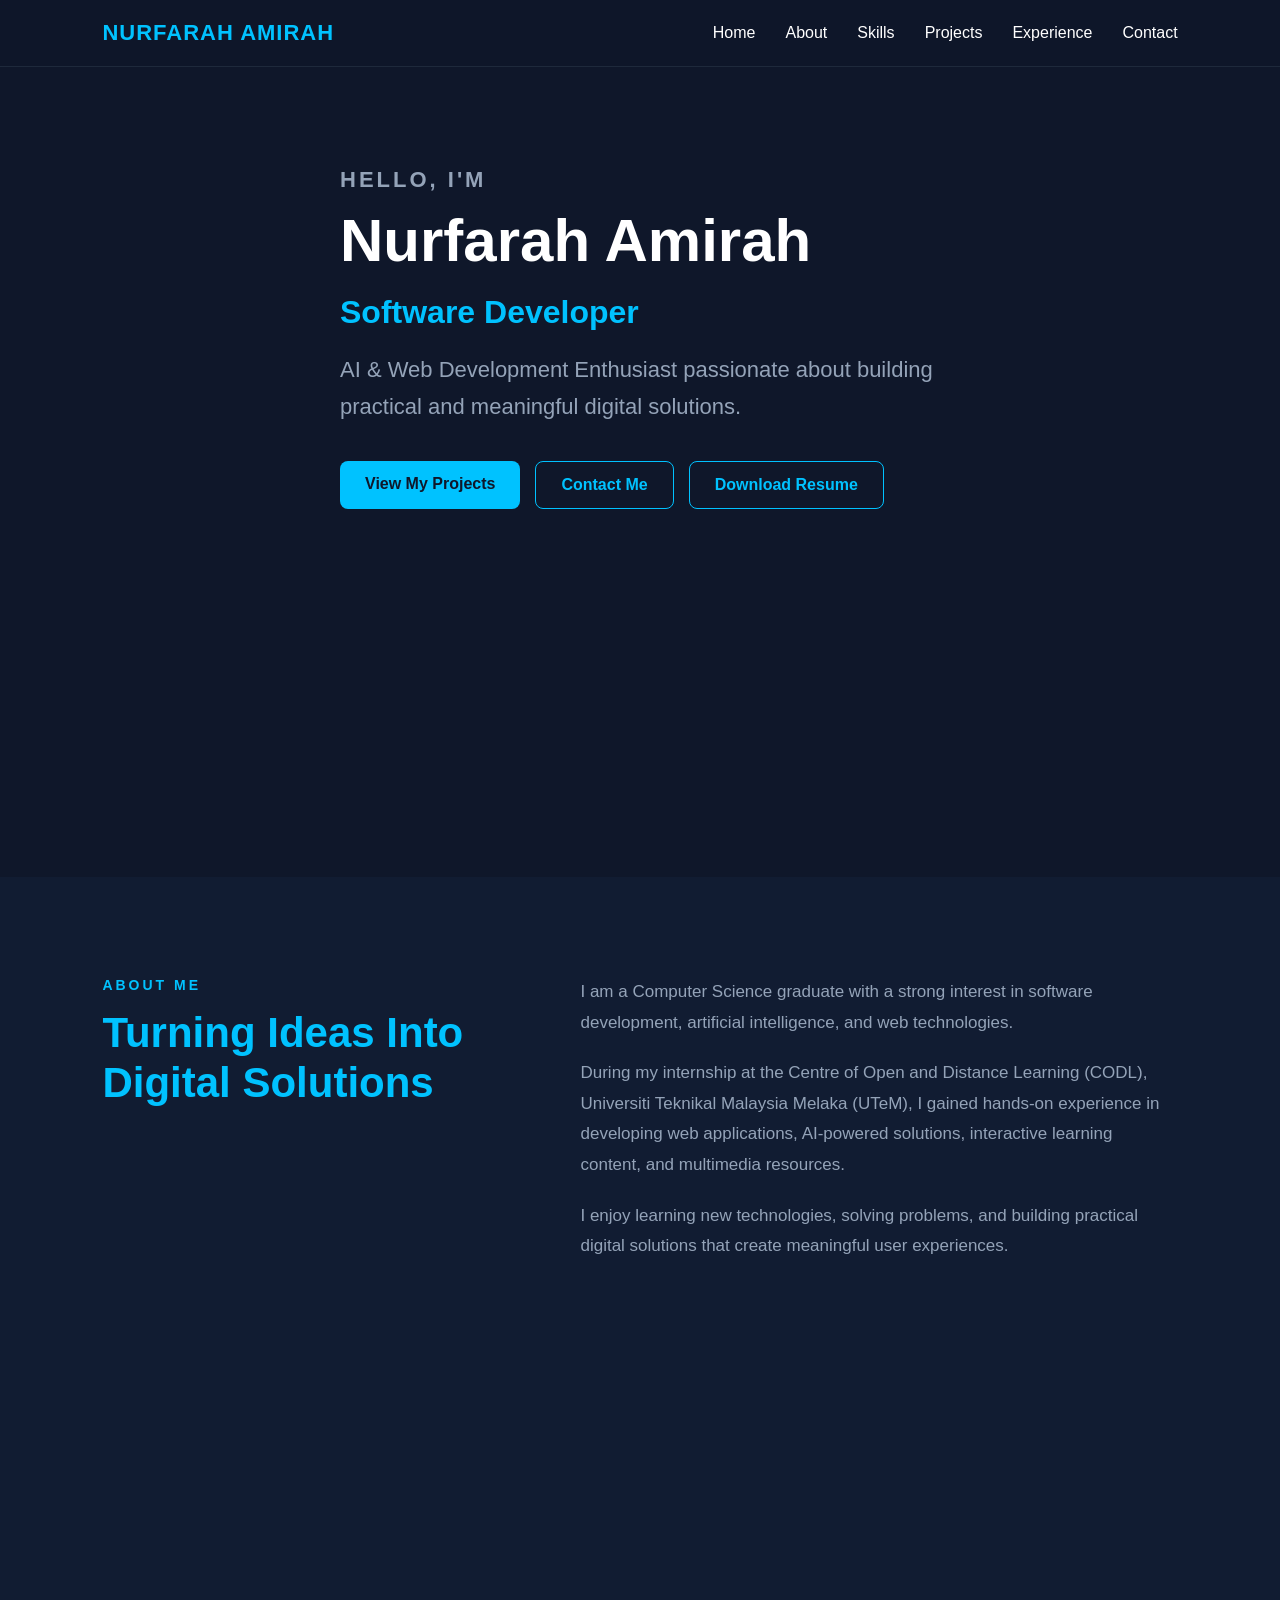
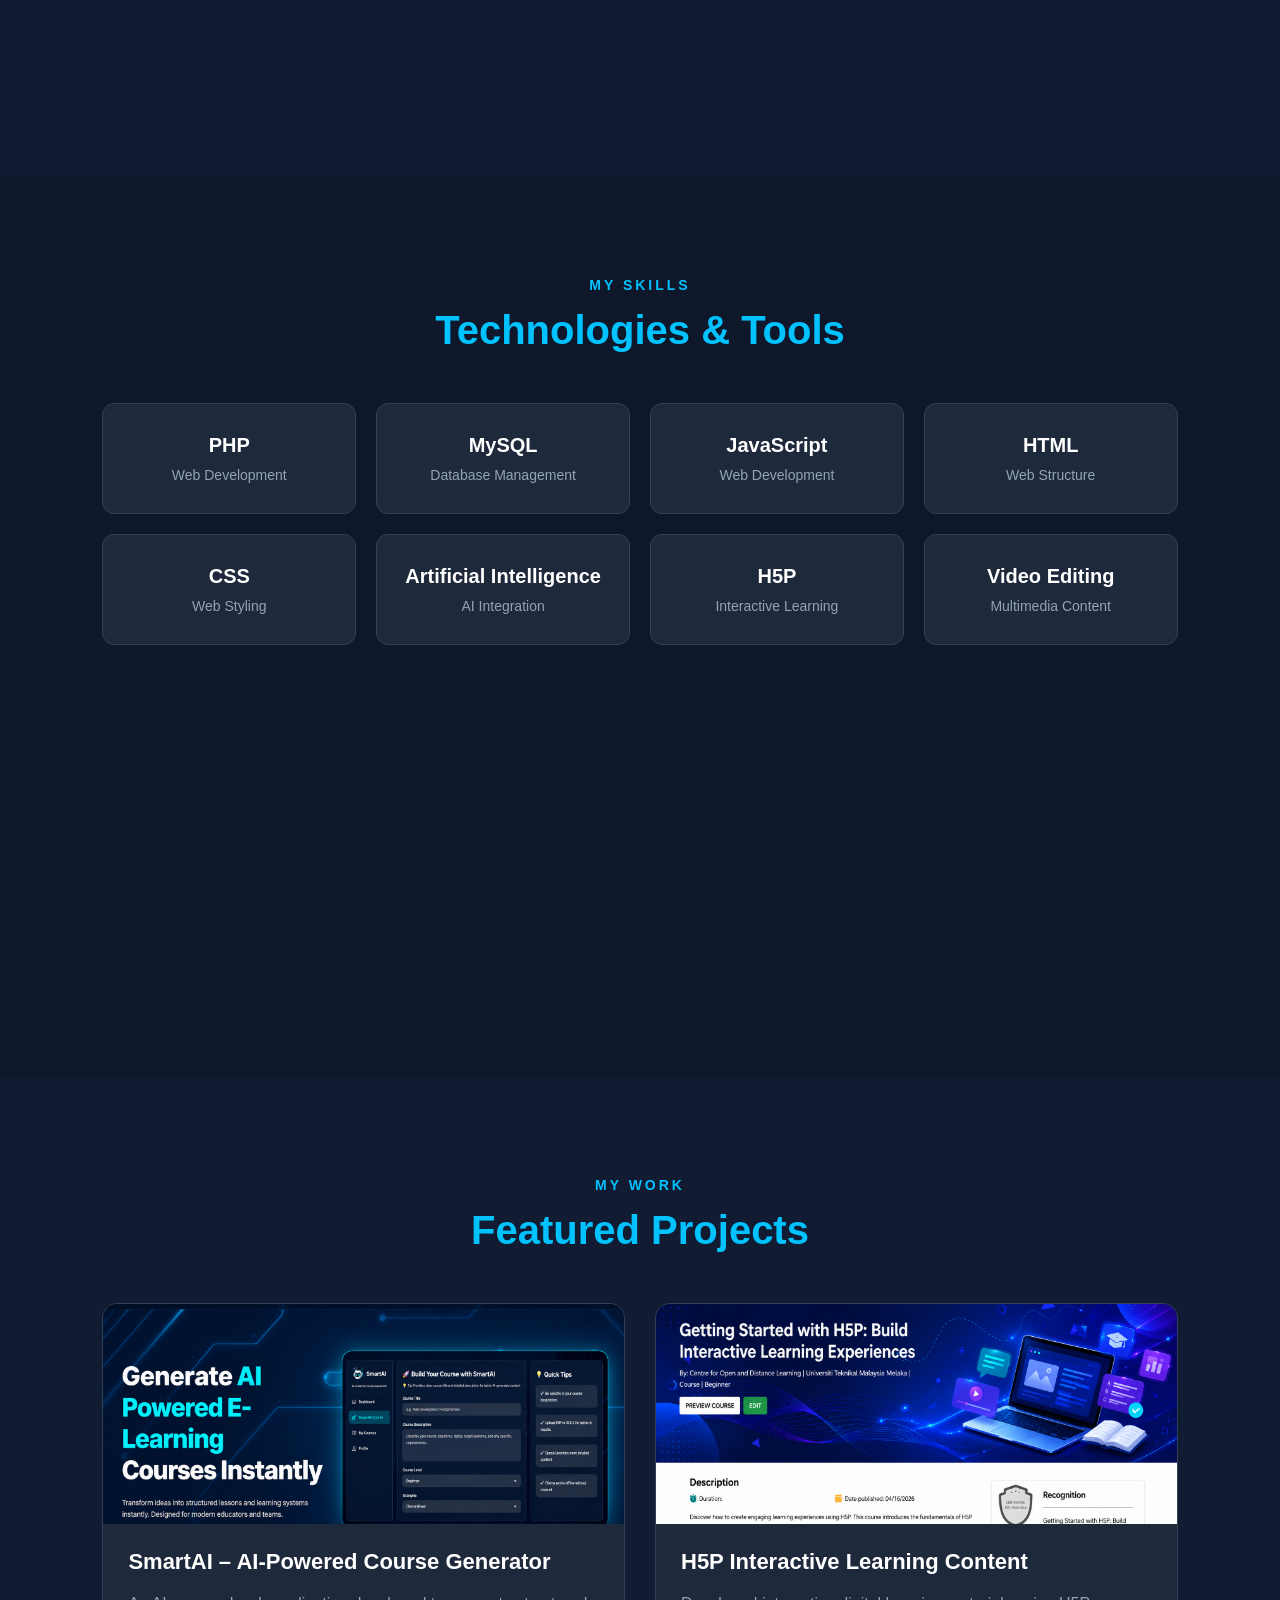
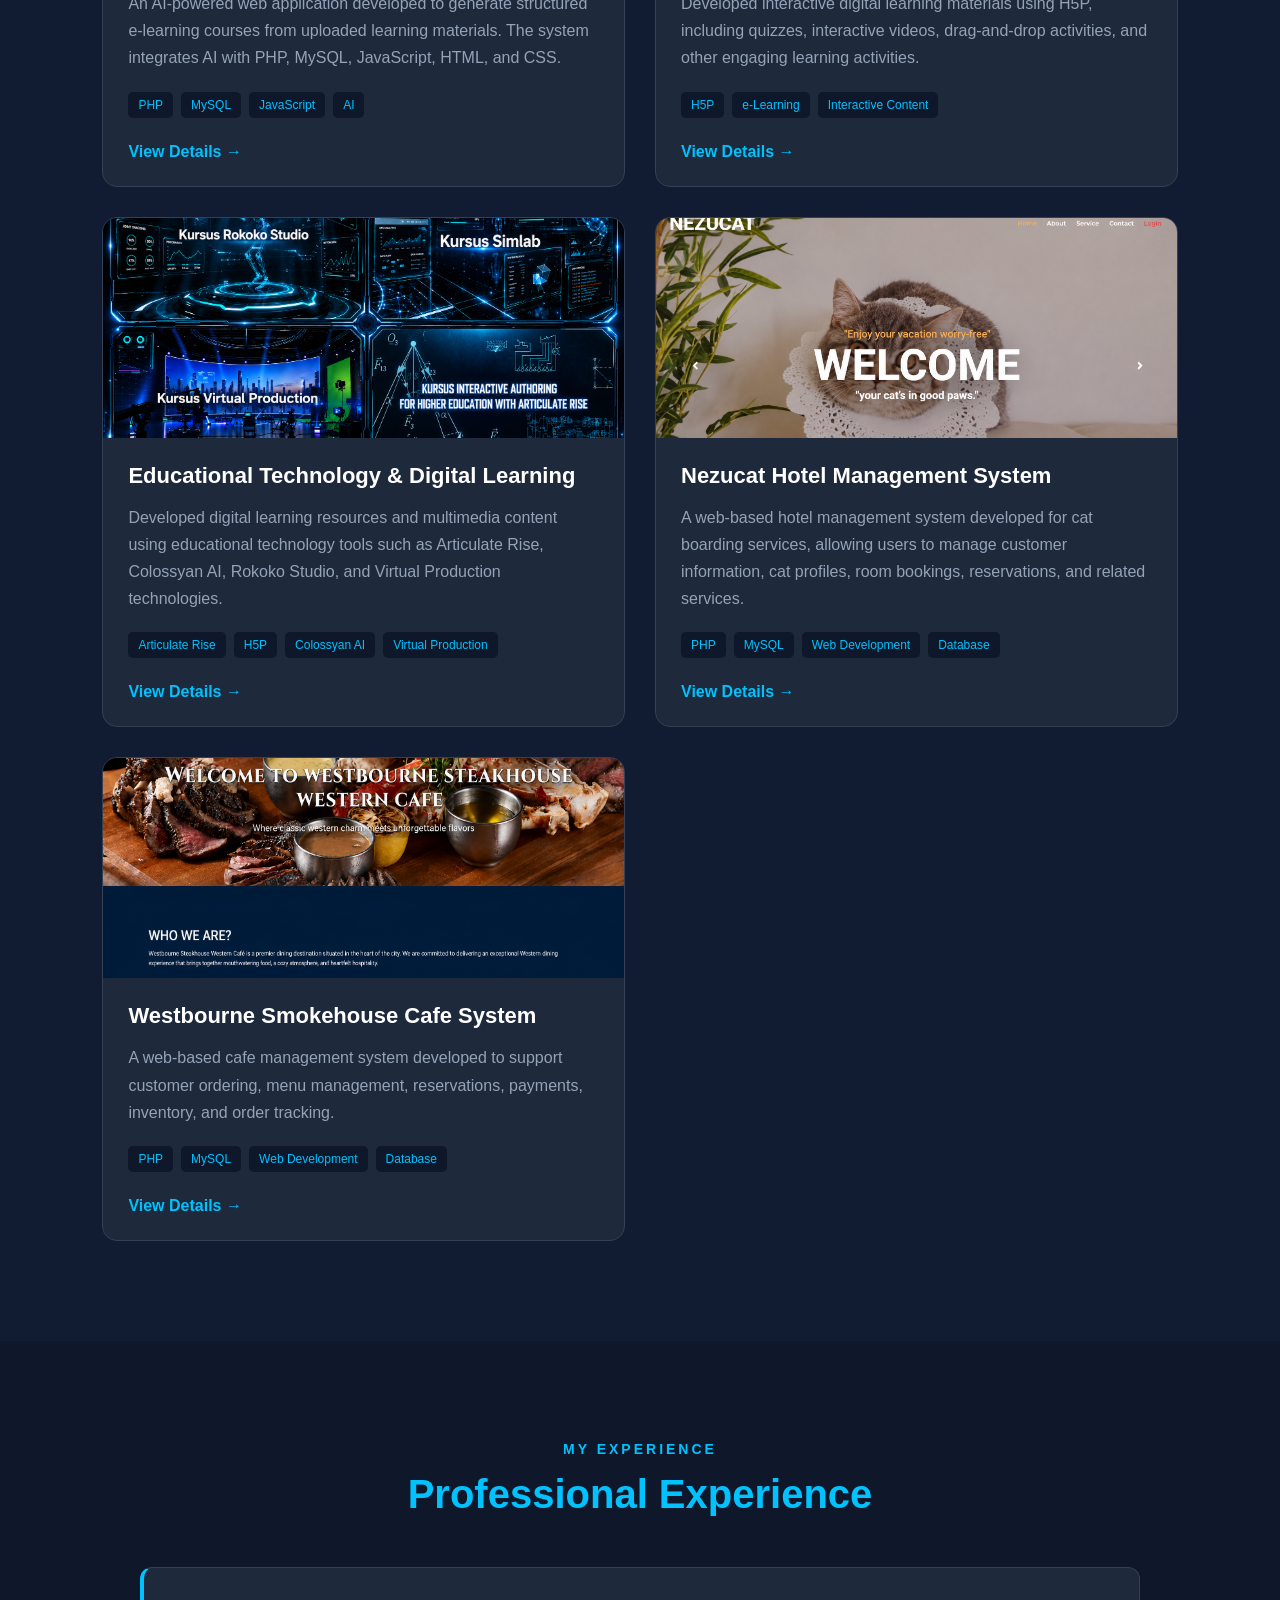
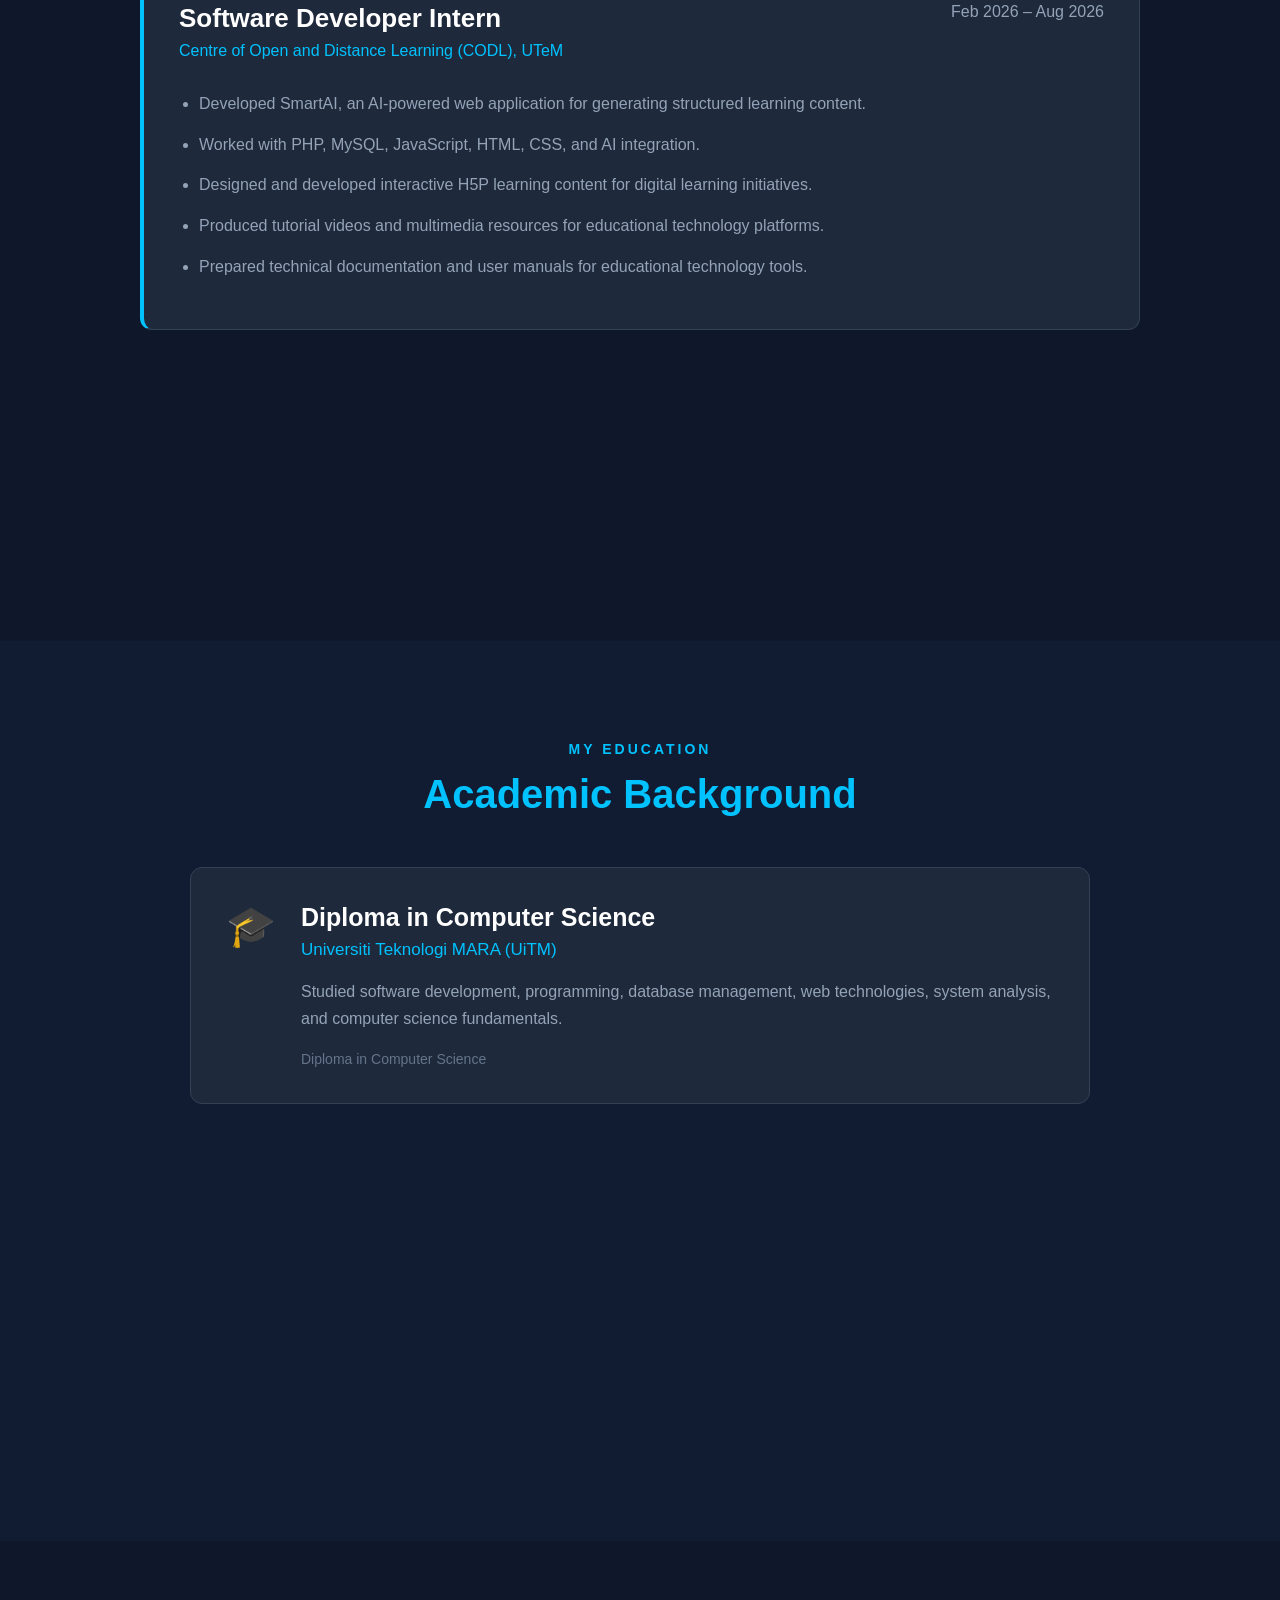
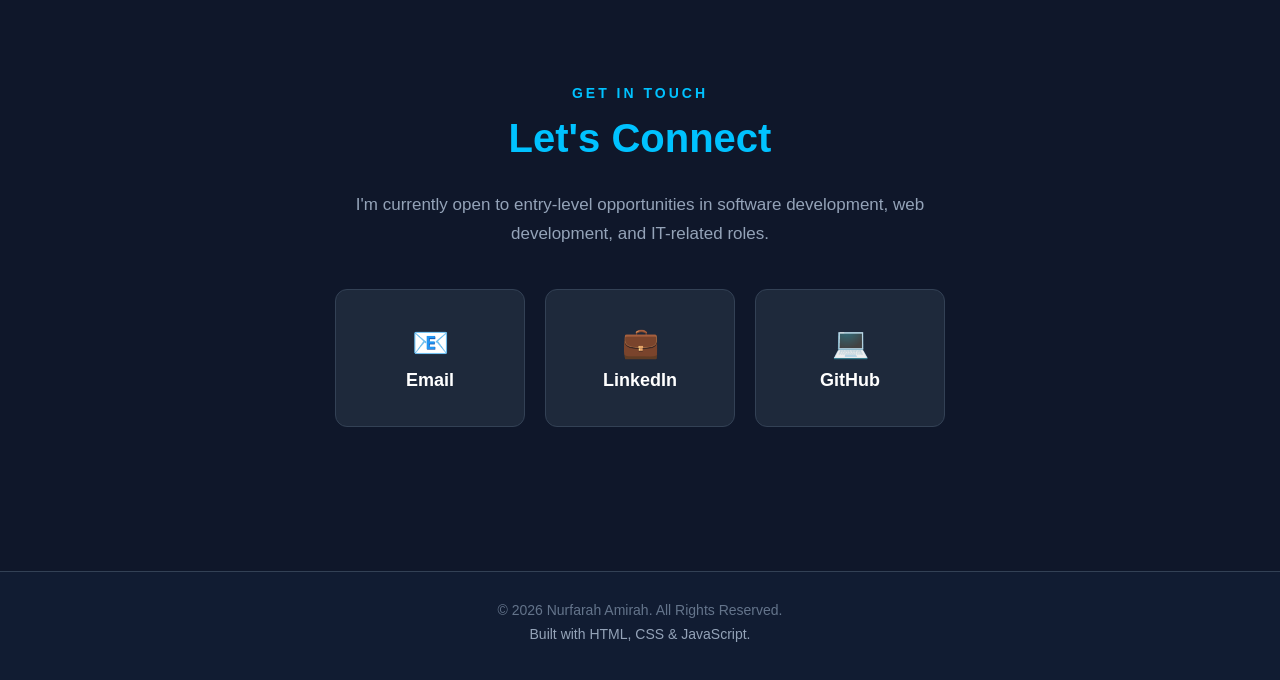
==== index.html @ c65a652d "Update contact links" ====
<!DOCTYPE html>
<html lang="en">
<head>
    <meta charset="UTF-8">
    <meta name="viewport" content="width=device-width, initial-scale=1.0">
    <title>Nurfarah Amirah | Portfolio</title>
    <link rel="stylesheet" href="style.css">
</head>

<body>

    <header>
    <nav>
        <div class="logo">NURFARAH AMIRAH</div>

        <ul class="nav-links">
            <li><a href="#home">Home</a></li>
            <li><a href="#about">About</a></li>
            <li><a href="#skills">Skills</a></li>
            <li><a href="#projects">Projects</a></li>
            <li><a href="#experience">Experience</a></li>
            <li><a href="#contact">Contact</a></li>
        </ul>
    </nav>
</header>

<main>
    <section id="home">
    <div class="hero-content">
        <p class="hero-greeting">HELLO, I'M</p>

        <h1>Nurfarah Amirah</h1>

        <h2>Software Developer</h2>

        <p class="hero-description">
            AI & Web Development Enthusiast passionate about building
            practical and meaningful digital solutions.
        </p>

        <div class="hero-buttons">
    <a href="#projects" class="btn primary-btn">
        View My Projects
    </a>

    <a href="#contact" class="btn secondary-btn">
        Contact Me
    </a>

    <a href="resume/resume.pdf" class="btn secondary-btn" download>
        Download Resume
    </a>
</div>
    </div>
	</section>

    <section id="about">
    <div class="about-content">

        <div class="about-title">
            <p class="section-label">ABOUT ME</p>
            <h2>Turning Ideas Into Digital Solutions</h2>
        </div>

        <div class="about-text">
            <p>
                I am a Computer Science graduate with a strong interest in
                software development, artificial intelligence, and web technologies.
            </p>

            <p>
                During my internship at the Centre of Open and Distance Learning
                (CODL), Universiti Teknikal Malaysia Melaka (UTeM), I gained
                hands-on experience in developing web applications, AI-powered
                solutions, interactive learning content, and multimedia resources.
            </p>

            <p>
                I enjoy learning new technologies, solving problems, and building
                practical digital solutions that create meaningful user experiences.
            </p>
        </div>

    </div>
	</section>

    <section id="skills">
    <div class="skills-content">

        <p class="section-label">MY SKILLS</p>
        <h2>Technologies & Tools</h2>

        <div class="skills-grid">

            <div class="skill-card">
                <h3>PHP</h3>
                <p>Web Development</p>
            </div>

            <div class="skill-card">
                <h3>MySQL</h3>
                <p>Database Management</p>
            </div>

            <div class="skill-card">
                <h3>JavaScript</h3>
                <p>Web Development</p>
            </div>

            <div class="skill-card">
                <h3>HTML</h3>
                <p>Web Structure</p>
            </div>

            <div class="skill-card">
                <h3>CSS</h3>
                <p>Web Styling</p>
            </div>

            <div class="skill-card">
                <h3>Artificial Intelligence</h3>
                <p>AI Integration</p>
            </div>

            <div class="skill-card">
                <h3>H5P</h3>
                <p>Interactive Learning</p>
            </div>

            <div class="skill-card">
                <h3>Video Editing</h3>
                <p>Multimedia Content</p>
            </div>

        </div>

    </div>
	</section>

    <section id="projects">
    <div class="projects-content">

        <p class="section-label">MY WORK</p>
        <h2>Featured Projects</h2>

        <div class="projects-grid">

            <div class="project-card">
                <div class="project-image">
					<img src="smartai.png" alt="SmartAI AI-Powered Course Generator">
				</div>

                <div class="project-info">
                    <h3>SmartAI – AI-Powered Course Generator</h3>

<p>
    An AI-powered web application developed to generate structured
    e-learning courses from uploaded learning materials. The system
    integrates AI with PHP, MySQL, JavaScript, HTML, and CSS.
</p>

<div class="project-tags">
    <span>PHP</span>
    <span>MySQL</span>
    <span>JavaScript</span>
    <span>AI</span>
</div>
<a href="smartai.html" class="project-btn">View Details →</a>
                </div>
            </div>


            <div class="project-card">
                <div class="project-image">
					<img src="h5p.png" alt="H5P Interactive Learning Content">
				</div>

                <div class="project-info">
                    <h3>H5P Interactive Learning Content</h3>

<p>
    Developed interactive digital learning materials using H5P,
    including quizzes, interactive videos, drag-and-drop activities,
    and other engaging learning activities.
</p>

<div class="project-tags">
    <span>H5P</span>
    <span>e-Learning</span>
    <span>Interactive Content</span>
</div>
<a href="h5p.html" class="project-btn">View Details →</a>
                </div>
            </div>


            <div class="project-card">
                <div class="project-image">
					<img src="educational-technology.png" alt="Educational Technology Project">
				</div>

                <div class="project-info">
                    <h3>Educational Technology & Digital Learning</h3>

<p>
    Developed digital learning resources and multimedia content using
    educational technology tools such as Articulate Rise, Colossyan AI,
    Rokoko Studio, and Virtual Production technologies.
</p>

<div class="project-tags">
    <span>Articulate Rise</span>
    <span>H5P</span>
    <span>Colossyan AI</span>
    <span>Virtual Production</span>
</div>
<a href="educational-technology.html" class="project-btn">View Details →</a>
                </div>
            </div>


            <div class="project-card">
                <div class="project-image">
					<img src="nezucat.png" alt="Nezucat Hotel Management System">
				</div>

                <div class="project-info">
                    <h3>Nezucat Hotel Management System</h3>

<p>
    A web-based hotel management system developed for cat boarding
    services, allowing users to manage customer information, cat
    profiles, room bookings, reservations, and related services.
</p>

<div class="project-tags">
    <span>PHP</span>
    <span>MySQL</span>
    <span>Web Development</span>
    <span>Database</span>
</div>
<a href="nezucat.html" class="project-btn">View Details →</a>
                </div>
            </div>


            <div class="project-card">
                <div class="project-image">
					<img src="westbourne.png" alt="Westbourne Smokehouse Cafe System">
				</div>

                <div class="project-info">
                    <h3>Westbourne Smokehouse Cafe System</h3>

<p>
    A web-based cafe management system developed to support customer
    ordering, menu management, reservations, payments, inventory,
    and order tracking.
</p>

<div class="project-tags">
    <span>PHP</span>
    <span>MySQL</span>
    <span>Web Development</span>
    <span>Database</span>
</div>
<a href="westbourne.html" class="project-btn">View Details →</a>
                </div>
            </div>

        </div>

    </div>
	</section>

    <section id="experience">
    <div class="experience-content">

        <p class="section-label">MY EXPERIENCE</p>
        <h2>Professional Experience</h2>

        <div class="experience-card">

            <div class="experience-header">
                <div>
                    <h3>Software Developer Intern</h3>
                    <p class="company">
                        Centre of Open and Distance Learning (CODL), UTeM
                    </p>
                </div>

                <span class="experience-date">
                    Feb 2026 – Aug 2026
                </span>
            </div>

            <ul class="experience-list">
                <li>
                    Developed SmartAI, an AI-powered web application for
                    generating structured learning content.
                </li>

                <li>
                    Worked with PHP, MySQL, JavaScript, HTML, CSS, and
                    AI integration.
                </li>

                <li>
                    Designed and developed interactive H5P learning content
                    for digital learning initiatives.
                </li>

                <li>
                    Produced tutorial videos and multimedia resources for
                    educational technology platforms.
                </li>

                <li>
                    Prepared technical documentation and user manuals for
                    educational technology tools.
                </li>
            </ul>

        </div>

    </div>
	</section>

	<section id="education">
    <div class="education-content">

        <p class="section-label">MY EDUCATION</p>
        <h2>Academic Background</h2>

        <div class="education-card">

            <div class="education-icon">
                🎓
            </div>

            <div class="education-info">
                <h3>Diploma in Computer Science</h3>

                <p class="institution">
                    Universiti Teknologi MARA (UiTM) 
                </p>

                <p class="education-description">
                    Studied software development, programming, database management,
                    web technologies, system analysis, and computer science fundamentals.
                </p>

                <span class="education-date">
                    Diploma in Computer Science
                </span>
            </div>

        </div>

    </div>
	</section>

    <section id="contact">
    <div class="contact-content">

        <p class="section-label">GET IN TOUCH</p>

        <h2>Let's Connect</h2>

        <p class="contact-description">
            I'm currently open to entry-level opportunities in software
            development, web development, and IT-related roles.
        </p>

        <div class="contact-links">

            <a href="mailto:nurfarah.amirah.tech@gmail.com" class="contact-card">
    <div class="contact-icon">📧</div>
    <h3>Email</h3>
</a>

            <a href="https://www.linkedin.com/in/nurfarah-amira" target="_blank" class="contact-card">
    <div class="contact-icon">💼</div>
    <h3>LinkedIn</h3>
</a>

            <a href="https://github.com/nurfarah-amira" target="_blank" class="contact-card">
    <div class="contact-icon">💻</div>
    <h3>GitHub</h3>
</a>

        </div>

    </div>
	</section>

</main>

<footer>
    <p>© 2026 Nurfarah Amirah. All Rights Reserved.</p>
    <p>Built with HTML, CSS & JavaScript.</p>
</footer>

	<script src="script.js"></script>
</body>
</html>
---- style.css ----
/* Basic Reset */
* {
    margin: 0;
    padding: 0;
    box-sizing: border-box;
}

/* Main Body */
body {
    font-family: Arial, sans-serif;
    background-color: #0F172A;
    color: #FFFFFF;
}

/* Navigation */
header {
    background-color: rgba(15, 23, 42, 0.95);
    padding: 20px 8%;
    position: sticky;
    top: 0;
    z-index: 1000;
    backdrop-filter: blur(10px);
    border-bottom: 1px solid #1E293B;
}

nav {
    display: flex;
    justify-content: space-between;
    align-items: center;
}

.logo {
    font-size: 22px;
    font-weight: bold;
    color: #00C2FF;
    letter-spacing: 1px;
}

.nav-links {
    display: flex;
    list-style: none;
    gap: 30px;
}

.nav-links a {
    text-decoration: none;
    color: #FFFFFF;
    font-size: 16px;
}

.nav-links a:hover {
    color: #00C2FF;
}

/* Sections */
section {
    min-height: 100vh;
    padding: 100px 8%;
}

/* Home */
#home {
    display: flex;
    flex-direction: column;
    justify-content: center;
}

#home h1 {
    font-size: 60px;
    margin-bottom: 20px;
}

#home p {
    font-size: 22px;
    color: #94A3B8;
}

/* Section Titles */
section h2 {
    font-size: 40px;
    margin-bottom: 30px;
    color: #00C2FF;
}

/* Hero Section */
#home {
    min-height: 90vh;
    display: flex;
    align-items: center;
    justify-content: flex-start;
}

.hero-content {
    max-width: 750px;
}

.hero-greeting {
    color: #00C2FF;
    font-size: 18px;
    font-weight: bold;
    letter-spacing: 3px;
    margin-bottom: 15px;
}

.hero-content h1 {
    font-size: 70px;
    line-height: 1.1;
    margin-bottom: 10px;
}

.hero-content h2 {
    font-size: 32px;
    color: #00C2FF;
    margin-bottom: 20px;
}

.hero-description {
    color: #94A3B8;
    font-size: 18px;
    line-height: 1.7;
    max-width: 600px;
    margin-bottom: 35px;
}

/* Buttons */
.hero-buttons {
    display: flex;
    gap: 15px;
}

.btn {
    display: inline-block;
    padding: 14px 25px;
    border-radius: 8px;
    text-decoration: none;
    font-weight: bold;
    transition: 0.3s;
}

.primary-btn {
    background-color: #00C2FF;
    color: #0F172A;
}

.primary-btn:hover {
    transform: translateY(-3px);
}

.secondary-btn {
    border: 1px solid #00C2FF;
    color: #00C2FF;
}

.secondary-btn:hover {
    background-color: #00C2FF;
    color: #0F172A;
}

/* About Section */
#about {
    background-color: #111C32;
}

.about-content {
    display: grid;
    grid-template-columns: 1fr 1.5fr;
    gap: 80px;
    align-items: start;
}

.section-label {
    color: #00C2FF;
    font-size: 14px;
    font-weight: bold;
    letter-spacing: 3px;
    margin-bottom: 15px;
}

.about-title h2 {
    font-size: 42px;
    line-height: 1.2;
}

.about-text {
    color: #94A3B8;
    font-size: 17px;
    line-height: 1.8;
}

.about-text p {
    margin-bottom: 20px;
}

/* Skills Section */
#skills {
    background-color: #0F172A;
}

.skills-content {
    text-align: center;
}

.skills-content h2 {
    margin-bottom: 50px;
}

.skills-grid {
    display: grid;
    grid-template-columns: repeat(4, 1fr);
    gap: 20px;
}

.skill-card {
    background-color: #1E293B;
    padding: 30px 20px;
    border: 1px solid #334155;
    border-radius: 12px;
    transition: 0.3s;
}

.skill-card h3 {
    font-size: 20px;
    margin-bottom: 10px;
}

.skill-card p {
    color: #94A3B8;
    font-size: 14px;
}

.skill-card:hover {
    transform: translateY(-8px);
    border-color: #00C2FF;
}

/* Projects Section */
#projects {
    background-color: #111C32;
}

.projects-content {
    text-align: center;
}

.projects-content h2 {
    margin-bottom: 50px;
}

.projects-grid {
    display: grid;
    grid-template-columns: repeat(2, 1fr);
    gap: 30px;
    text-align: left;
}

.project-card {
    background-color: #1E293B;
    border: 1px solid #334155;
    border-radius: 15px;
    overflow: hidden;
    transition: 0.3s;
}

.project-card:hover {
    transform: translateY(-8px);
    border-color: #00C2FF;
}

.project-image {
    height: 220px;
    background-color: #0F172A;
    overflow: hidden;
}

.project-image img {
    width: 100%;
    height: 100%;
    object-fit: cover;
    display: block;
}

.project-image span {
    color: #00C2FF;
    font-size: 28px;
    font-weight: bold;
    letter-spacing: 3px;
}

.project-info {
    padding: 25px;
}

.project-info h3 {
    font-size: 22px;
    margin-bottom: 15px;
}

.project-info p {
    color: #94A3B8;
    line-height: 1.7;
    margin-bottom: 20px;
}

.project-tags {
    display: flex;
    flex-wrap: wrap;
    gap: 8px;
}

.project-tags span {
    background-color: #0F172A;
    color: #00C2FF;
    padding: 6px 10px;
    border-radius: 5px;
    font-size: 12px;
}

/* Experience Section */
#experience {
    background-color: #0F172A;
}

.experience-content {
    max-width: 1000px;
    margin: auto;
}

.experience-content > .section-label,
.experience-content > h2 {
    text-align: center;
}

.experience-content h2 {
    margin-bottom: 50px;
}

.experience-card {
    background-color: #1E293B;
    border: 1px solid #334155;
    border-left: 4px solid #00C2FF;
    border-radius: 12px;
    padding: 35px;
}

.experience-header {
    display: flex;
    justify-content: space-between;
    gap: 30px;
    margin-bottom: 30px;
}

.experience-header h3 {
    font-size: 26px;
    margin-bottom: 8px;
}

.company {
    color: #00C2FF;
    font-size: 16px;
}

.experience-date {
    color: #94A3B8;
    white-space: nowrap;
}

.experience-list {
    padding-left: 20px;
}

.experience-list li {
    color: #94A3B8;
    line-height: 1.8;
    margin-bottom: 12px;
}

/* Education Section */
#education {
    background-color: #111C32;
}

.education-content {
    max-width: 900px;
    margin: auto;
}

.education-content > .section-label,
.education-content > h2 {
    text-align: center;
}

.education-content h2 {
    margin-bottom: 50px;
}

.education-card {
    display: flex;
    align-items: flex-start;
    gap: 25px;
    background-color: #1E293B;
    border: 1px solid #334155;
    border-radius: 12px;
    padding: 35px;
}

.education-icon {
    font-size: 40px;
}

.education-info h3 {
    font-size: 25px;
    margin-bottom: 8px;
}

.institution {
    color: #00C2FF;
    font-size: 17px;
    margin-bottom: 18px;
}

.education-description {
    color: #94A3B8;
    line-height: 1.7;
    margin-bottom: 18px;
}

.education-date {
    color: #64748B;
    font-size: 14px;
}

/* Contact Section */
#contact {
    background-color: #0F172A;
    min-height: 70vh;
    display: flex;
    align-items: center;
}

.contact-content {
    width: 100%;
    text-align: center;
}

.contact-description {
    max-width: 600px;
    margin: 0 auto 40px;
    color: #94A3B8;
    line-height: 1.7;
    font-size: 17px;
}

.contact-links {
    display: flex;
    justify-content: center;
    gap: 20px;
    flex-wrap: wrap;
}

.contact-item {
    width: 150px;
    padding: 25px;
    background-color: #1E293B;
    border: 1px solid #334155;
    border-radius: 12px;
    text-decoration: none;
    color: #FFFFFF;
    transition: 0.3s;
}

.contact-item span {
    font-size: 30px;
    display: block;
    margin-bottom: 10px;
}

.contact-item p {
    font-weight: bold;
}

.contact-item:hover {
    transform: translateY(-8px);
    border-color: #00C2FF;
}

.contact-card {
    width: 190px;
    padding: 35px 25px;
    background-color: #1E293B;
    border: 1px solid #334155;
    border-radius: 12px;
    text-decoration: none;
    color: #FFFFFF;
    transition: transform 0.3s ease, border-color 0.3s ease,
                box-shadow 0.3s ease;
}

.contact-card:hover {
    transform: translateY(-8px);
    border-color: #00C2FF;
    box-shadow: 0 10px 30px rgba(0, 194, 255, 0.12);
}

.contact-card .contact-icon {
    font-size: 30px;
    display: block;
    margin-bottom: 10px;
}

.contact-card h3 {
    font-size: 18px;
    font-weight: bold;
}

/* Footer */
footer {
    background-color: #111C32;
    text-align: center;
    padding: 30px 20px;
    border-top: 1px solid #334155;
}

footer p {
    color: #64748B;
    font-size: 14px;
    margin-bottom: 8px;
}

footer p:last-child {
    color: #94A3B8;
}

/* Responsive Design */
@media (max-width: 768px) {

    /* Navigation */
    header {
        padding: 20px 5%;
    }

    nav {
        flex-direction: column;
        gap: 20px;
    }

    .nav-links {
        gap: 15px;
        flex-wrap: wrap;
        justify-content: center;
    }

    .nav-links a {
        font-size: 14px;
    }

    /* Sections */
    section {
        padding: 80px 5%;
    }

    /* Hero */
    #home {
        min-height: 80vh;
    }

    .hero-content h1 {
        font-size: 45px;
    }

    .hero-content h2 {
        font-size: 25px;
    }

    .hero-description {
        font-size: 16px;
    }

    .hero-buttons {
        flex-direction: column;
        width: 100%;
    }

    .btn {
        text-align: center;
    }

    /* About */
    .about-content {
        grid-template-columns: 1fr;
        gap: 30px;
    }

    .about-title h2 {
        font-size: 35px;
    }

    /* Skills */
    .skills-grid {
        grid-template-columns: repeat(2, 1fr);
        gap: 15px;
    }

    .skill-card {
        padding: 25px 15px;
    }

    /* Projects */
    .projects-grid {
        grid-template-columns: 1fr;
    }

    /* Experience */
    .experience-header {
        flex-direction: column;
        gap: 10px;
    }

    .experience-date {
        white-space: normal;
    }

    .experience-card {
        padding: 25px;
    }

    /* Education */
    .education-card {
        flex-direction: column;
        padding: 25px;
    }

    /* Contact */
    .contact-links {
        flex-direction: column;
        align-items: center;
    }

    .contact-card {
    width: 100%;
    max-width: 300px;
}
}

/* Project Button */
.project-btn {
    display: inline-block;
    margin-top: 25px;
    color: #00C2FF;
    text-decoration: none;
    font-weight: bold;
    transition: 0.3s;
}

.project-btn:hover {
    color: #FFFFFF;
    transform: translateX(5px);
}

/* Project Details Page */

.project-detail {
    max-width: 1100px;
    margin: auto;
    padding: 120px 20px 80px;
}

.project-detail h1 {
    font-size: 48px;
    margin: 15px 0;
}

.project-detail-intro {
    color: #94A3B8;
    font-size: 18px;
    line-height: 1.7;
    margin-bottom: 40px;
}

.project-detail-image {
    width: 100%;
    max-height: 600px;
    object-fit: cover;
    border-radius: 15px;
    border: 1px solid #334155;
    display: block;
}

.project-detail-content {
    display: grid;
    gap: 40px;
    margin-top: 60px;
}

.project-detail-content h2 {
    color: #00C2FF;
    margin-bottom: 15px;
}

.project-detail-content p,
.project-detail-content li {
    color: #94A3B8;
    line-height: 1.8;
}

.project-detail-content ul {
    padding-left: 20px;
}

.back-btn {
    display: inline-block;
    margin-top: 50px;
    padding: 12px 24px;
    border: 1px solid #00C2FF;
    border-radius: 8px;
    color: #00C2FF;
    text-decoration: none;
    transition: 0.3s;
}

.back-btn:hover {
    background-color: #00C2FF;
    color: #0F172A;
}

/* Mobile Improvements */

@media (max-width: 480px) {

    header {
        padding: 18px 5%;
    }

    .logo {
        font-size: 18px;
    }

    .nav-links {
        gap: 10px;
    }

    .nav-links a {
        font-size: 12px;
    }

    section {
        padding: 70px 5%;
    }

    /* Hero */
    .hero-content h1 {
        font-size: 38px;
    }

    .hero-content h2 {
        font-size: 22px;
    }

    .hero-greeting {
        font-size: 14px;
    }

    /* Section Titles */
    section h2 {
        font-size: 32px;
    }

    /* Skills */
    .skills-grid {
        grid-template-columns: 1fr;
    }

    .skill-card {
        padding: 22px;
    }

    /* Projects */
    .project-image {
        height: 190px;
    }

    .project-info {
        padding: 20px;
    }

    .project-info h3 {
        font-size: 20px;
    }

    /* Experience */
    .experience-card {
        padding: 20px;
    }

    .experience-header h3 {
        font-size: 22px;
    }

    /* Project Details */
    .project-detail {
        padding: 90px 5% 60px;
    }

    .project-detail h1 {
        font-size: 34px;
    }

    .project-detail-intro {
        font-size: 16px;
    }

    .project-detail-image {
        max-height: 350px;
    }

    /* Contact */
    .contact-item {
        max-width: 100%;
    }
}

/* ============================= */
/* Animation & Hover Effects */
/* ============================= */

html {
    scroll-behavior: smooth;
}

/* Fade In */
.hero-content,
.about-content,
.skills-content,
.projects-content,
.experience-content,
.education-content,
.contact-content {
    animation: fadeIn 1s ease-in-out;
}

@keyframes fadeIn {
    from {
        opacity: 0;
        transform: translateY(20px);
    }

    to {
        opacity: 1;
        transform: translateY(0);
    }
}

/* Navigation Hover */
.nav-links a {
    transition: 0.3s ease;
}

.nav-links a:hover {
    transform: translateY(-2px);
}

/* Skill Cards */
.skill-card {
    transition: transform 0.3s ease, border-color 0.3s ease,
                box-shadow 0.3s ease;
}

.skill-card:hover {
    transform: translateY(-8px);
    border-color: #00C2FF;
    box-shadow: 0 10px 30px rgba(0, 194, 255, 0.12);
}

/* Project Cards */
.project-card {
    transition: transform 0.3s ease, border-color 0.3s ease,
                box-shadow 0.3s ease;
}

.project-card:hover {
    transform: translateY(-8px);
    border-color: #00C2FF;
    box-shadow: 0 10px 30px rgba(0, 194, 255, 0.12);
}

/* Project Images */
.project-image img {
    transition: transform 0.5s ease;
}

.project-card:hover .project-image img {
    transform: scale(1.04);
}

/* Buttons */
.btn,
.project-btn,
.back-btn {
    transition: all 0.3s ease;
}

.btn:hover,
.project-btn:hover,
.back-btn:hover {
    transform: translateY(-3px);
}
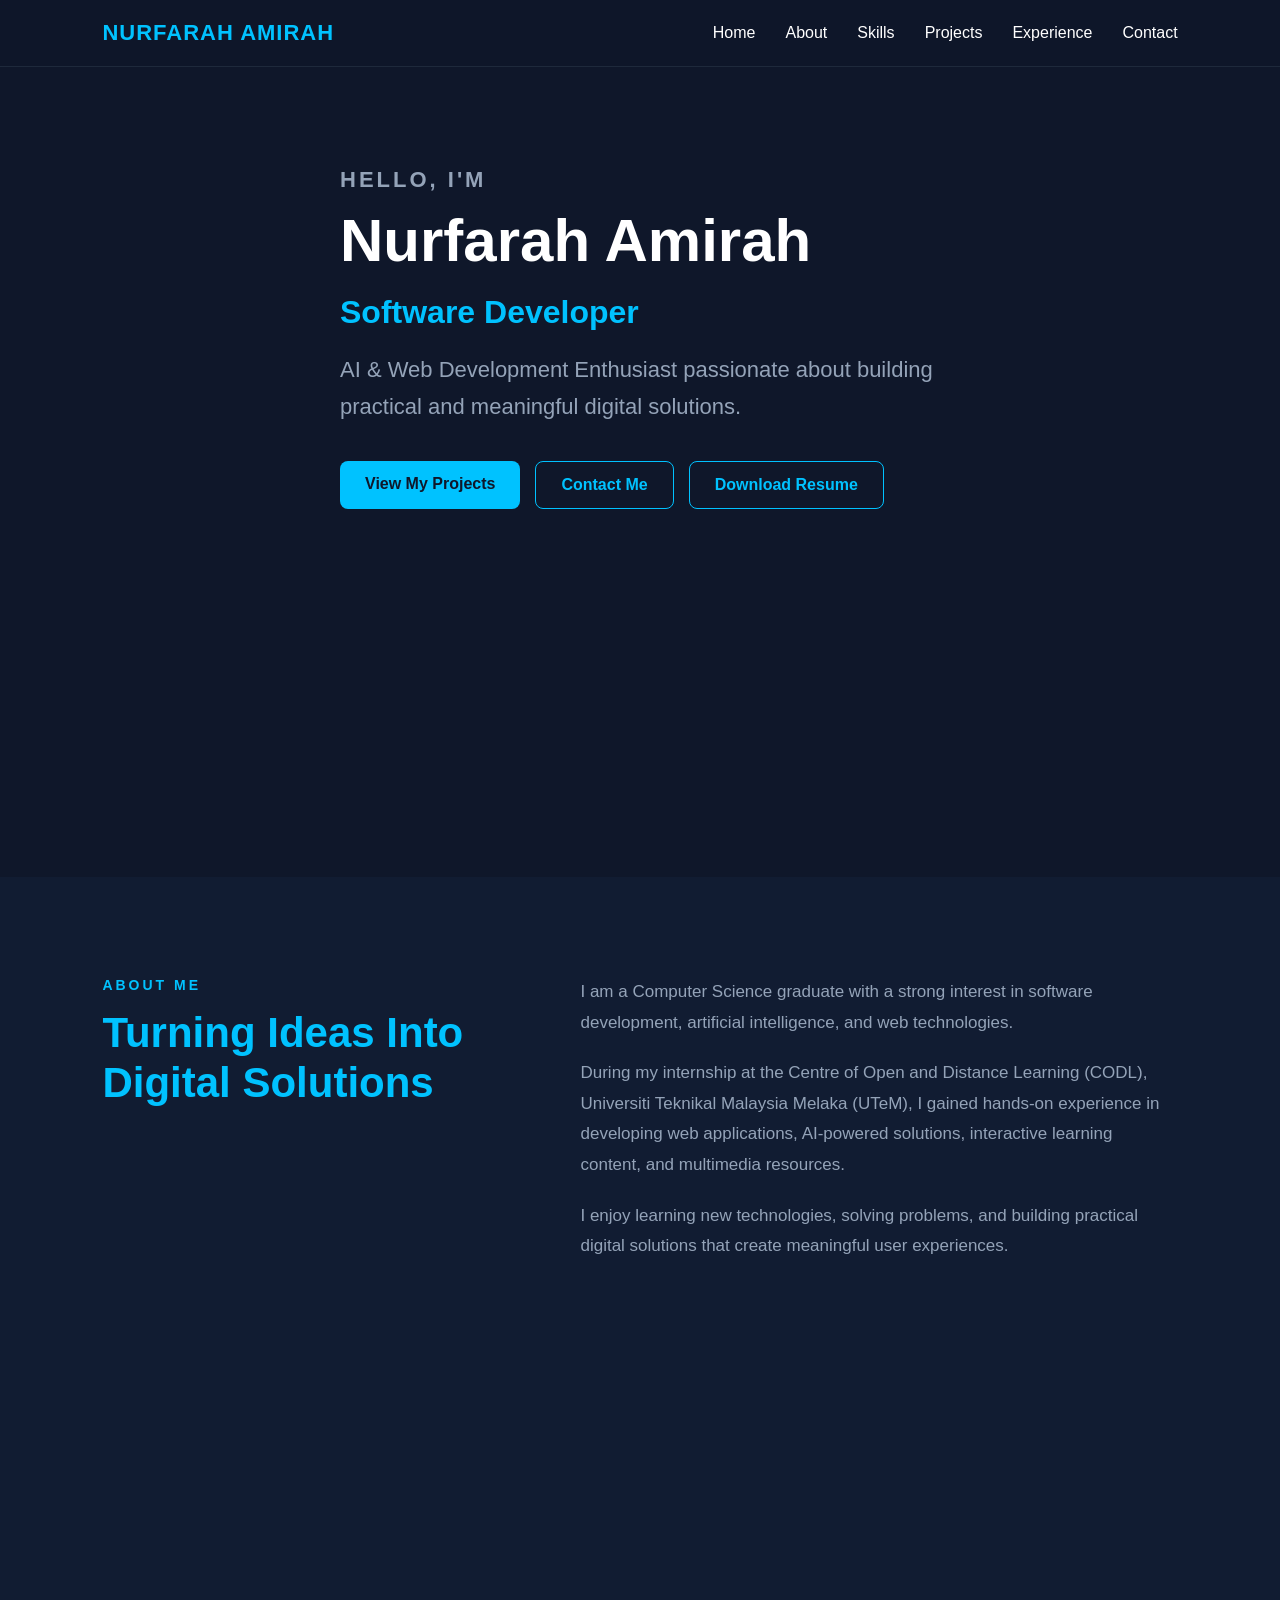
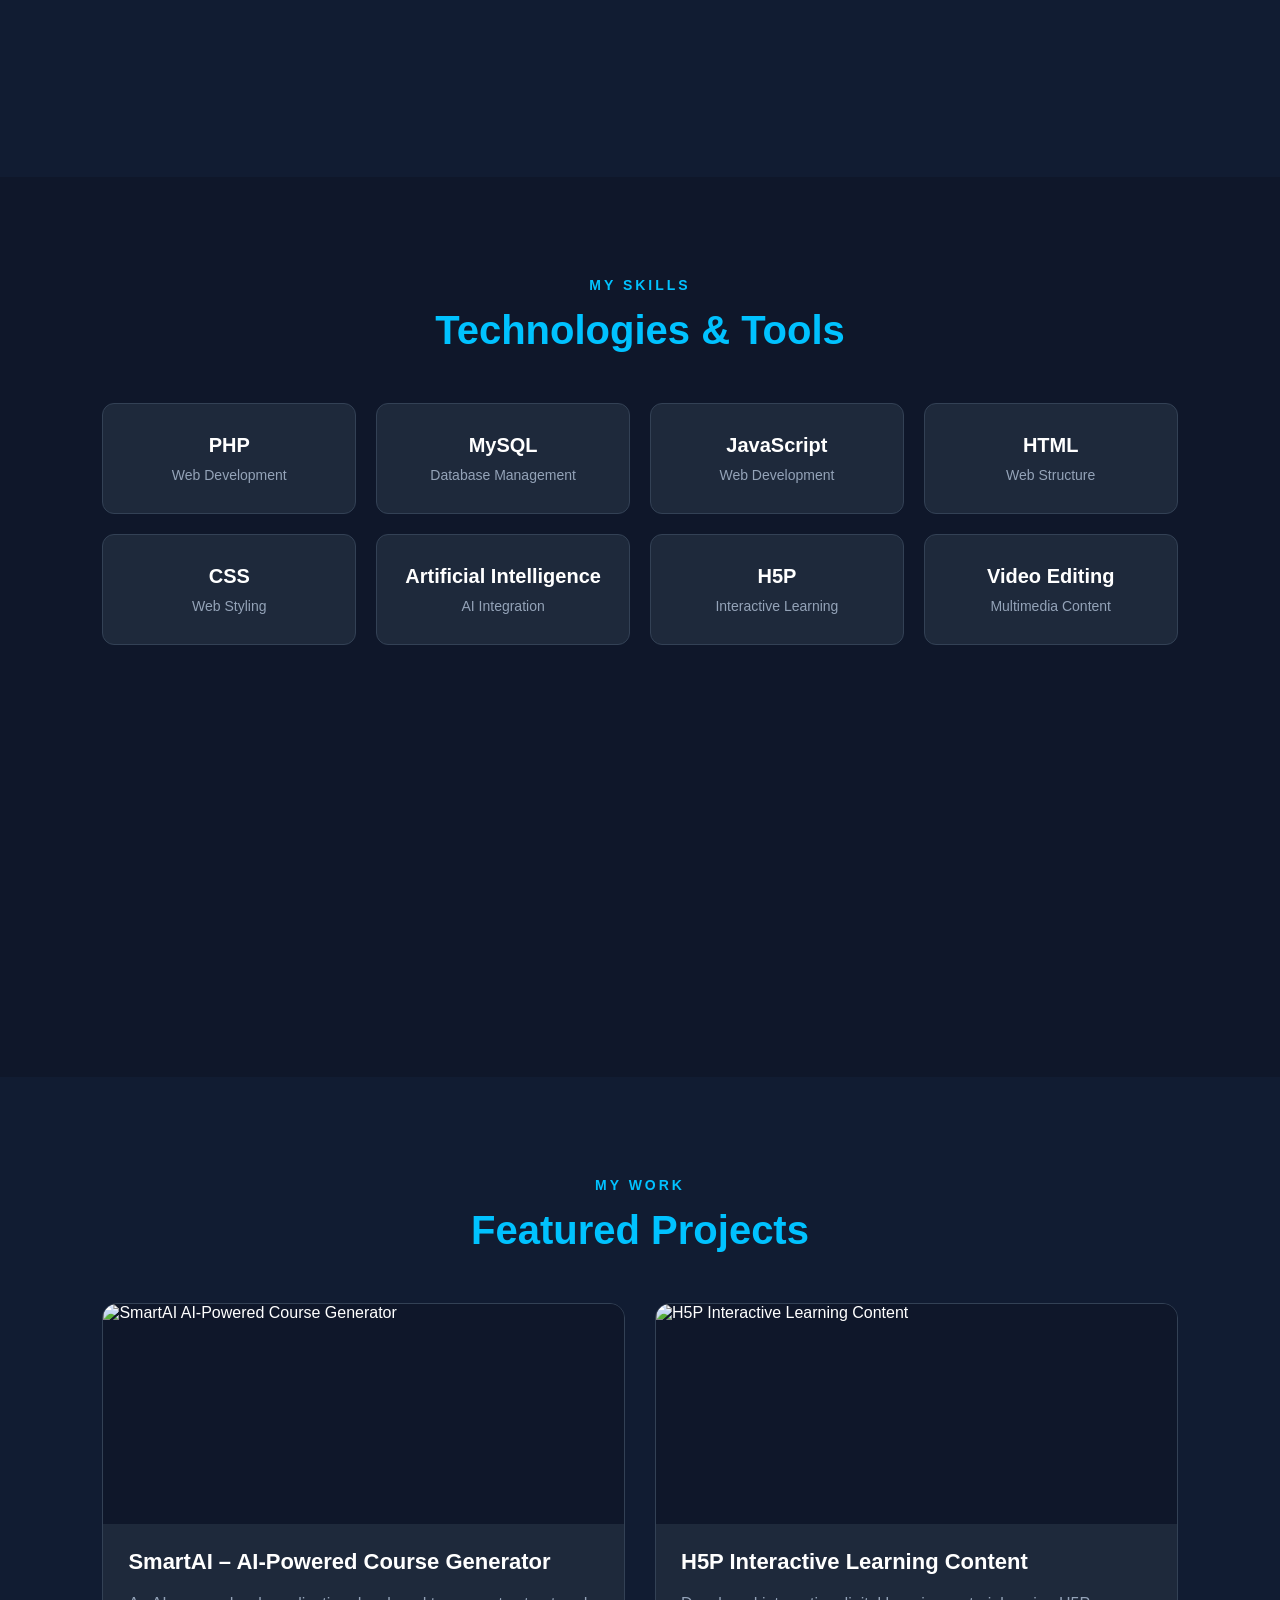
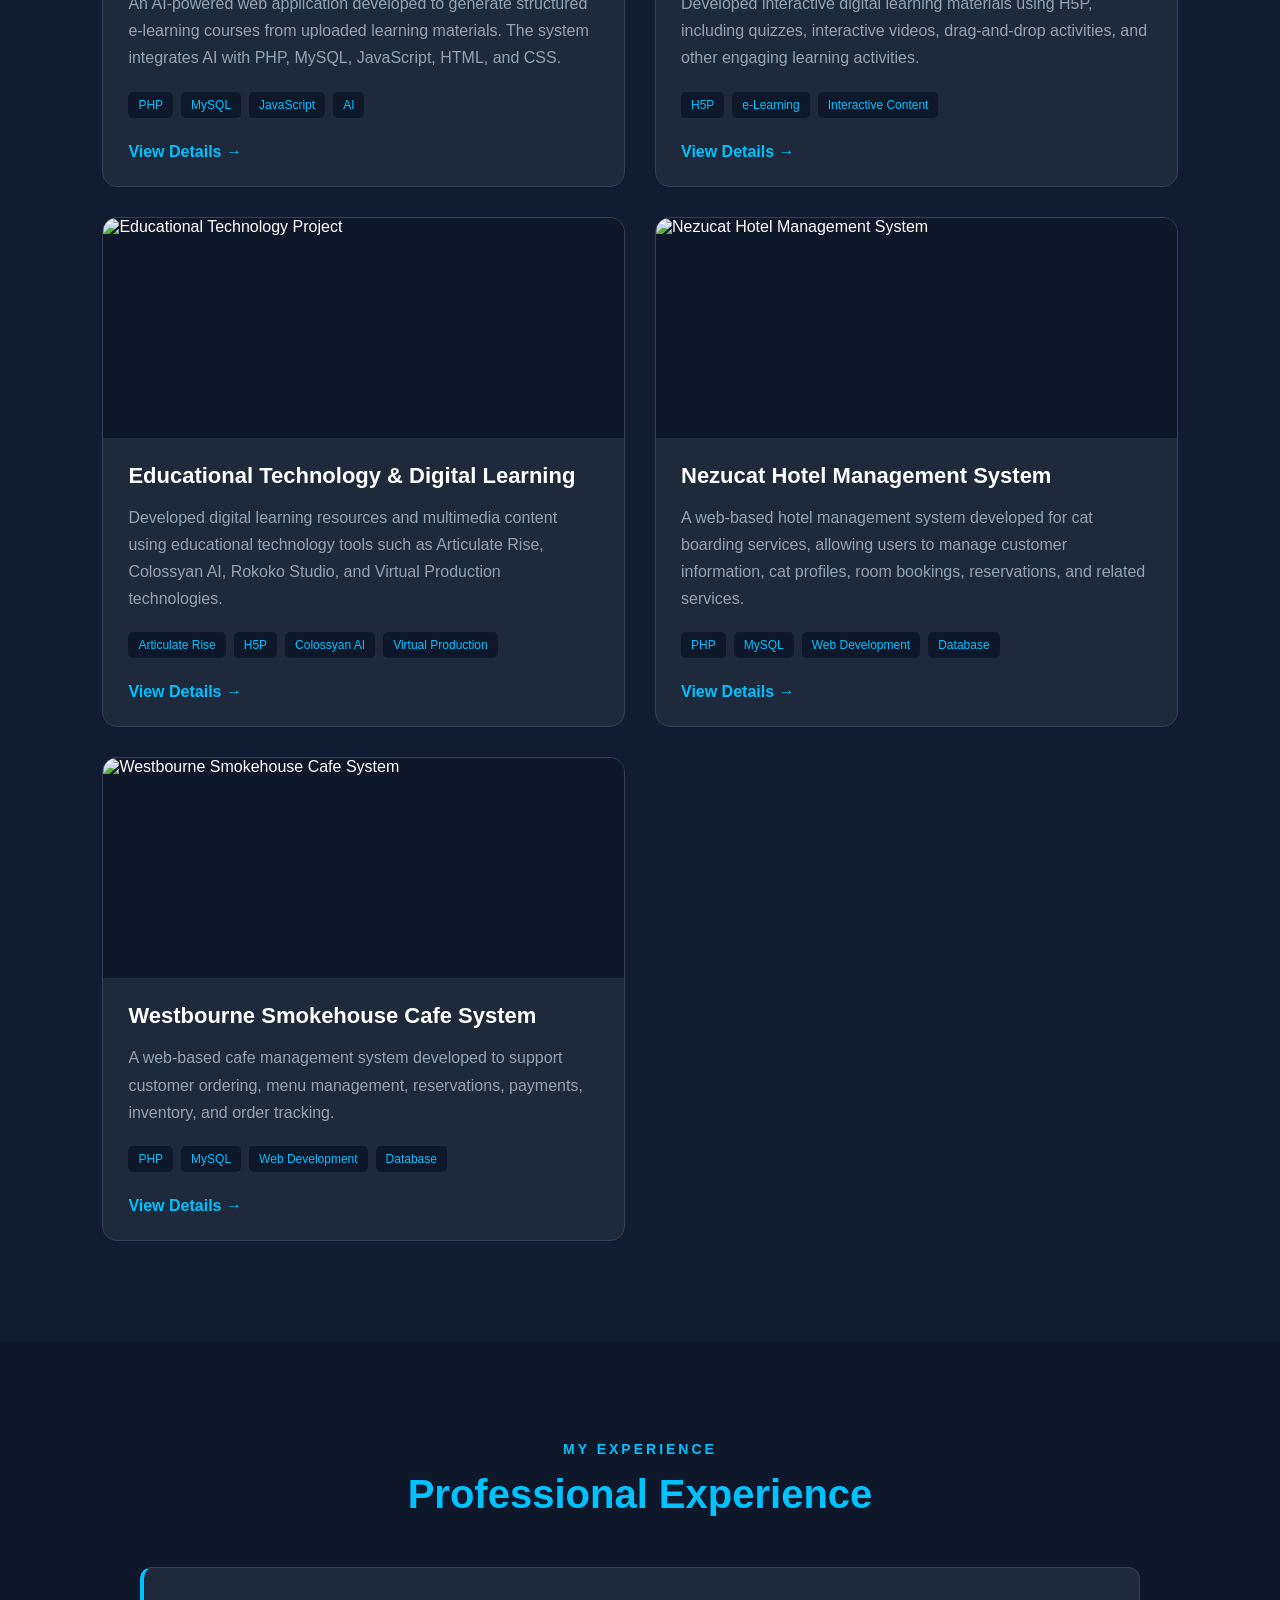
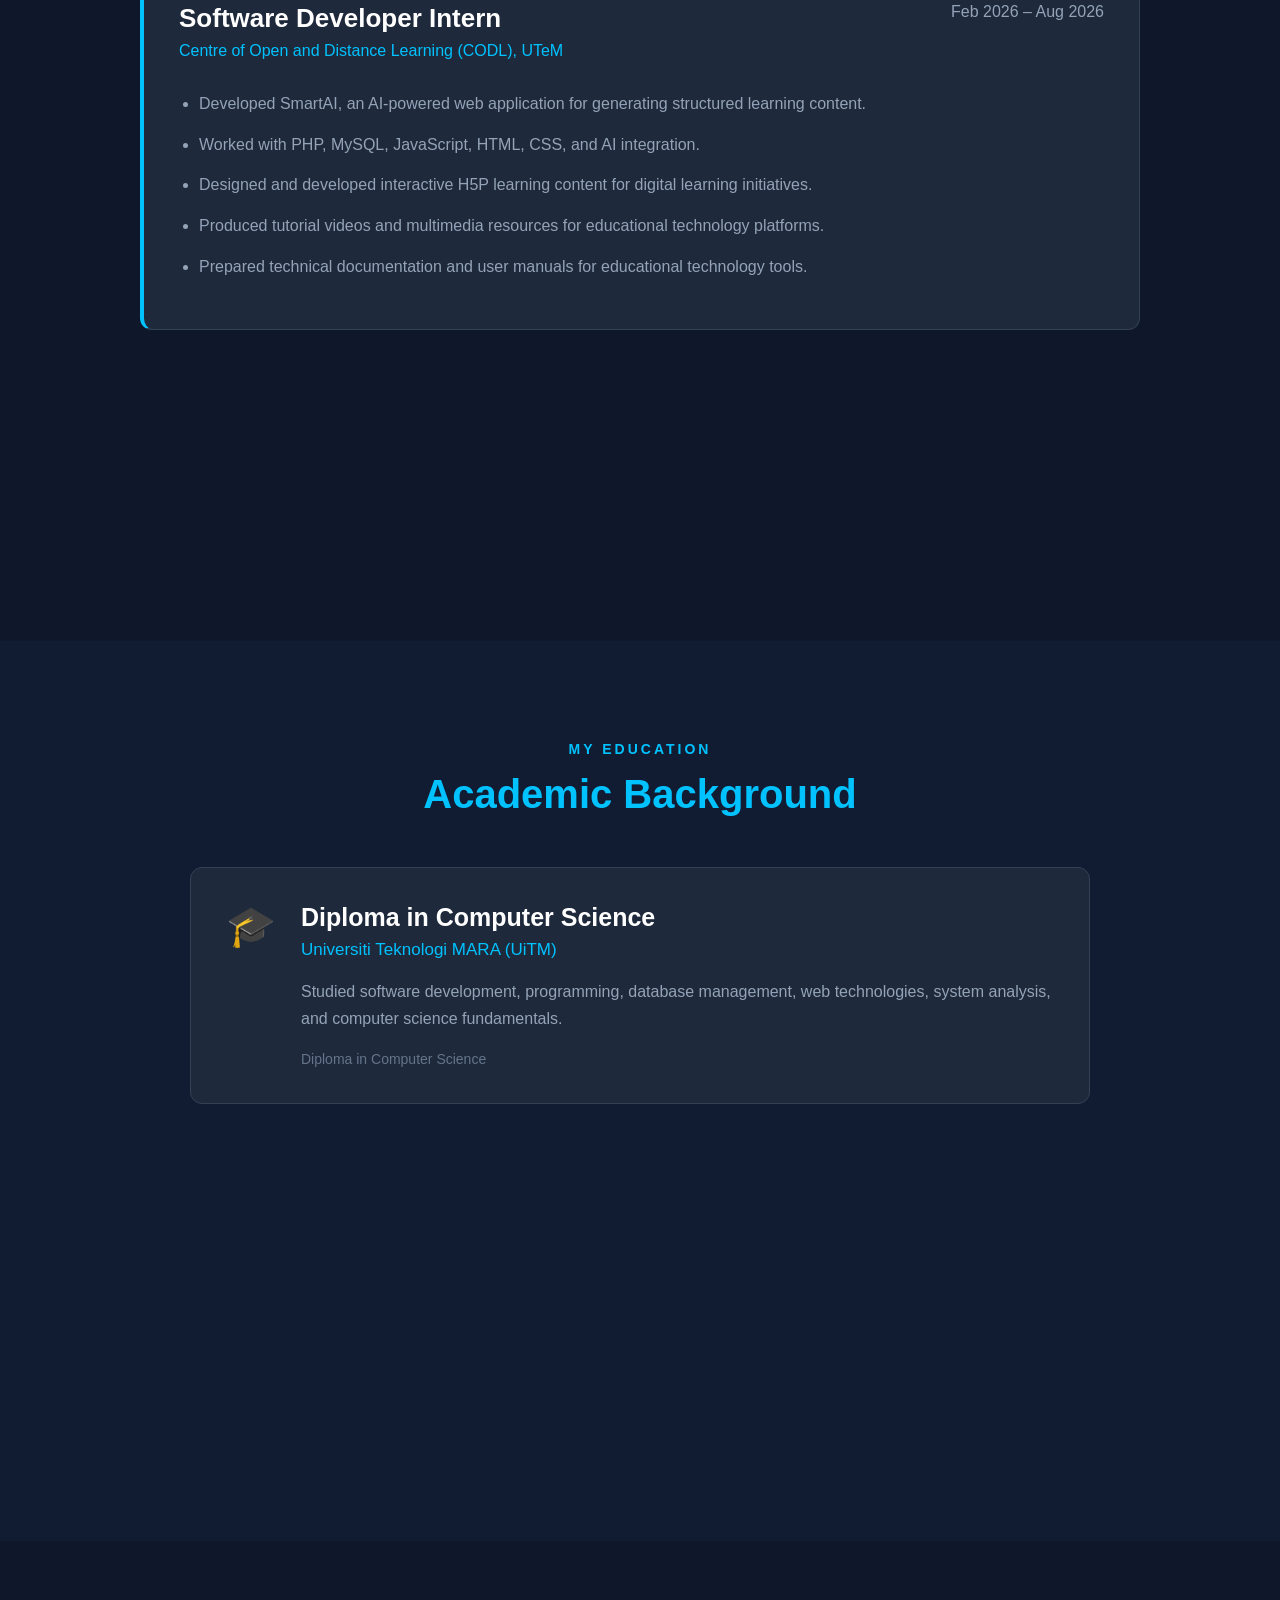
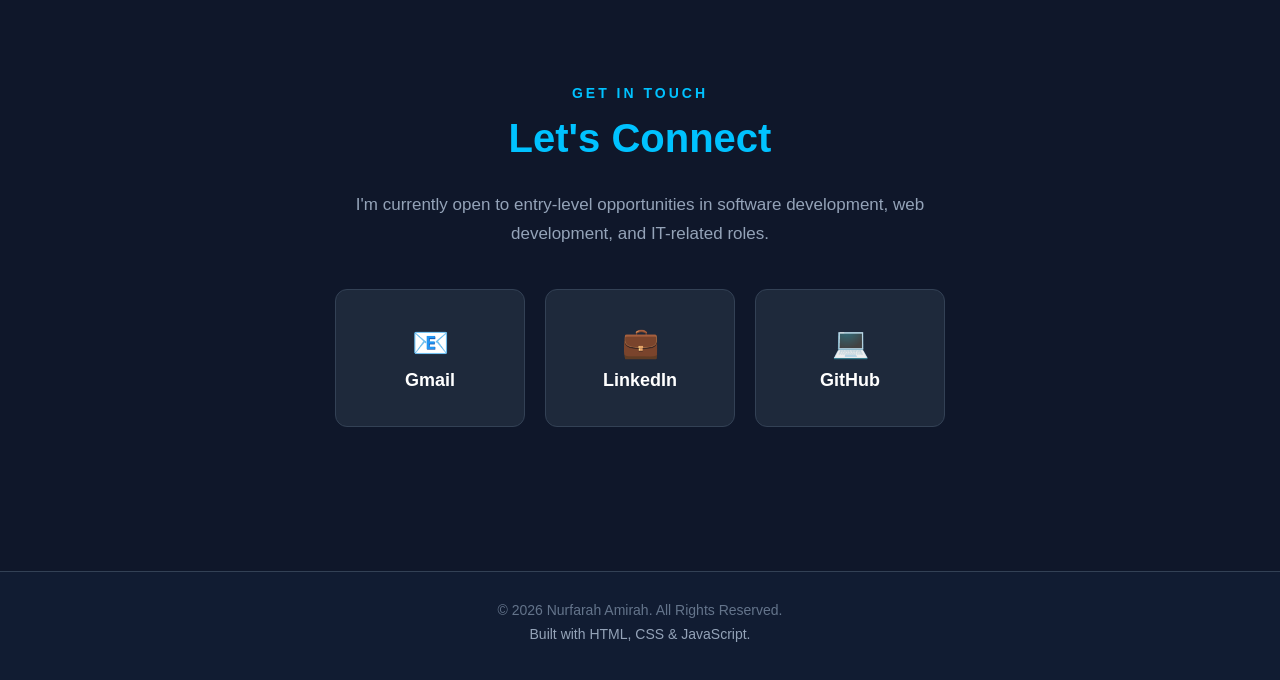
==== commit ee08c5e1: "Update index.html" ====
--- a/index.html
+++ b/index.html
@@ -147,7 +147,7 @@
 
             <div class="project-card">
                 <div class="project-image">
-					<img src="smartai.png" alt="SmartAI AI-Powered Course Generator">
+					<img src="images/smartai.png" alt="SmartAI AI-Powered Course Generator">
 				</div>
 
                 <div class="project-info">
@@ -172,7 +172,7 @@
 
             <div class="project-card">
                 <div class="project-image">
-					<img src="h5p.png" alt="H5P Interactive Learning Content">
+					<img src="images/h5p.png" alt="H5P Interactive Learning Content">
 				</div>
 
                 <div class="project-info">
@@ -196,7 +196,7 @@
 
             <div class="project-card">
                 <div class="project-image">
-					<img src="educational-technology.png" alt="Educational Technology Project">
+					<img src="images/educational-technology.png" alt="Educational Technology Project">
 				</div>
 
                 <div class="project-info">
@@ -221,7 +221,7 @@
 
             <div class="project-card">
                 <div class="project-image">
-					<img src="nezucat.png" alt="Nezucat Hotel Management System">
+					<img src="images/nezucat.png" alt="Nezucat Hotel Management System">
 				</div>
 
                 <div class="project-info">
@@ -246,7 +246,7 @@
 
             <div class="project-card">
                 <div class="project-image">
-					<img src="westbourne.png" alt="Westbourne Smokehouse Cafe System">
+					<img src="images/westbourne.png" alt="Westbourne Smokehouse Cafe System">
 				</div>
 
                 <div class="project-info">
@@ -374,19 +374,31 @@
 
         <div class="contact-links">
 
-            <a href="mailto:nurfarah.amirah.tech@gmail.com" class="contact-card">
+            <a href="https://mail.google.com/mail/?view=cm&fs=1&to=nurfarah.amirah.tech@gmail.com"
+   target="_blank"
+   class="contact-card">
+
     <div class="contact-icon">📧</div>
-    <h3>Email</h3>
+    <h3>Gmail</h3>
+
 </a>
 
-            <a href="https://www.linkedin.com/in/nurfarah-amira" target="_blank" class="contact-card">
+            <a href="https://www.linkedin.com/in/nurfarah-amira"
+   target="_blank"
+   class="contact-card">
+
     <div class="contact-icon">💼</div>
     <h3>LinkedIn</h3>
+
 </a>
 
-            <a href="https://github.com/nurfarah-amira" target="_blank" class="contact-card">
+            <a href="https://github.com/nurfarah-amira"
+   target="_blank"
+   class="contact-card">
+
     <div class="contact-icon">💻</div>
     <h3>GitHub</h3>
+
 </a>
 
         </div>
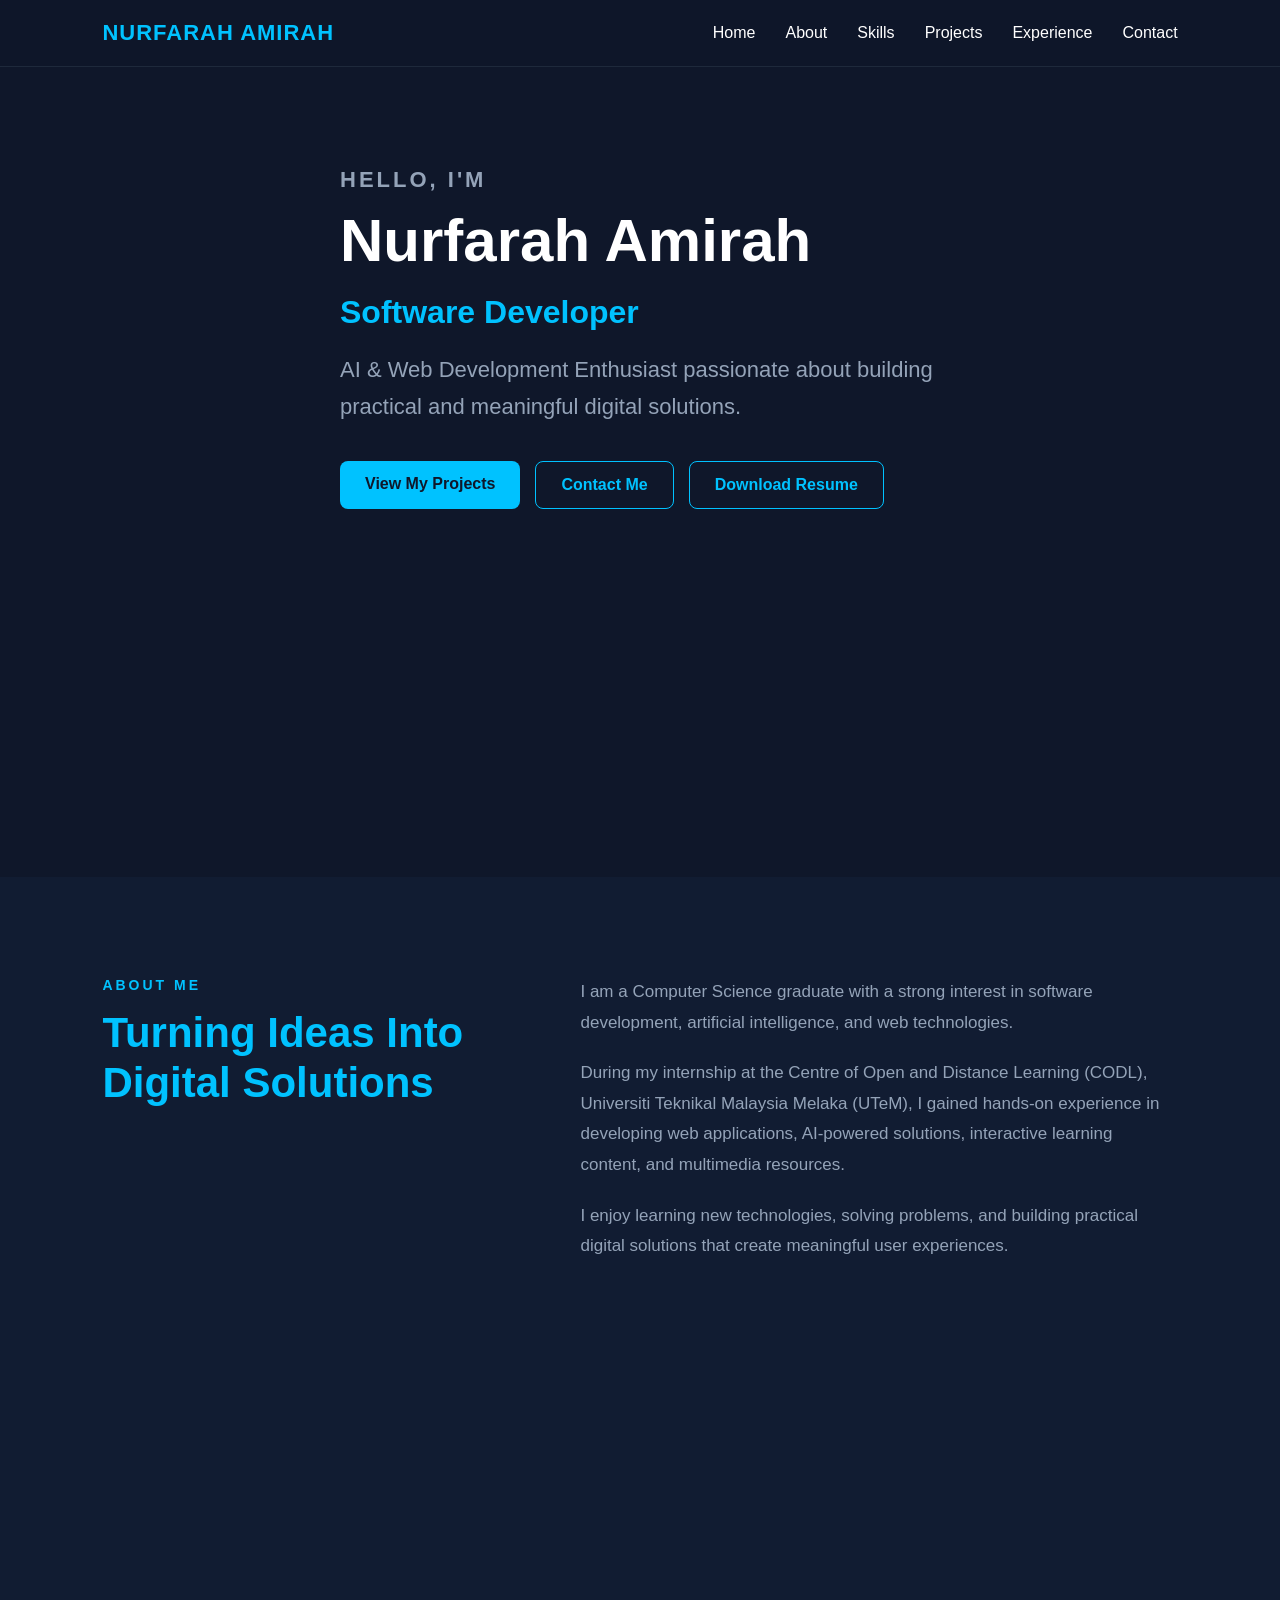
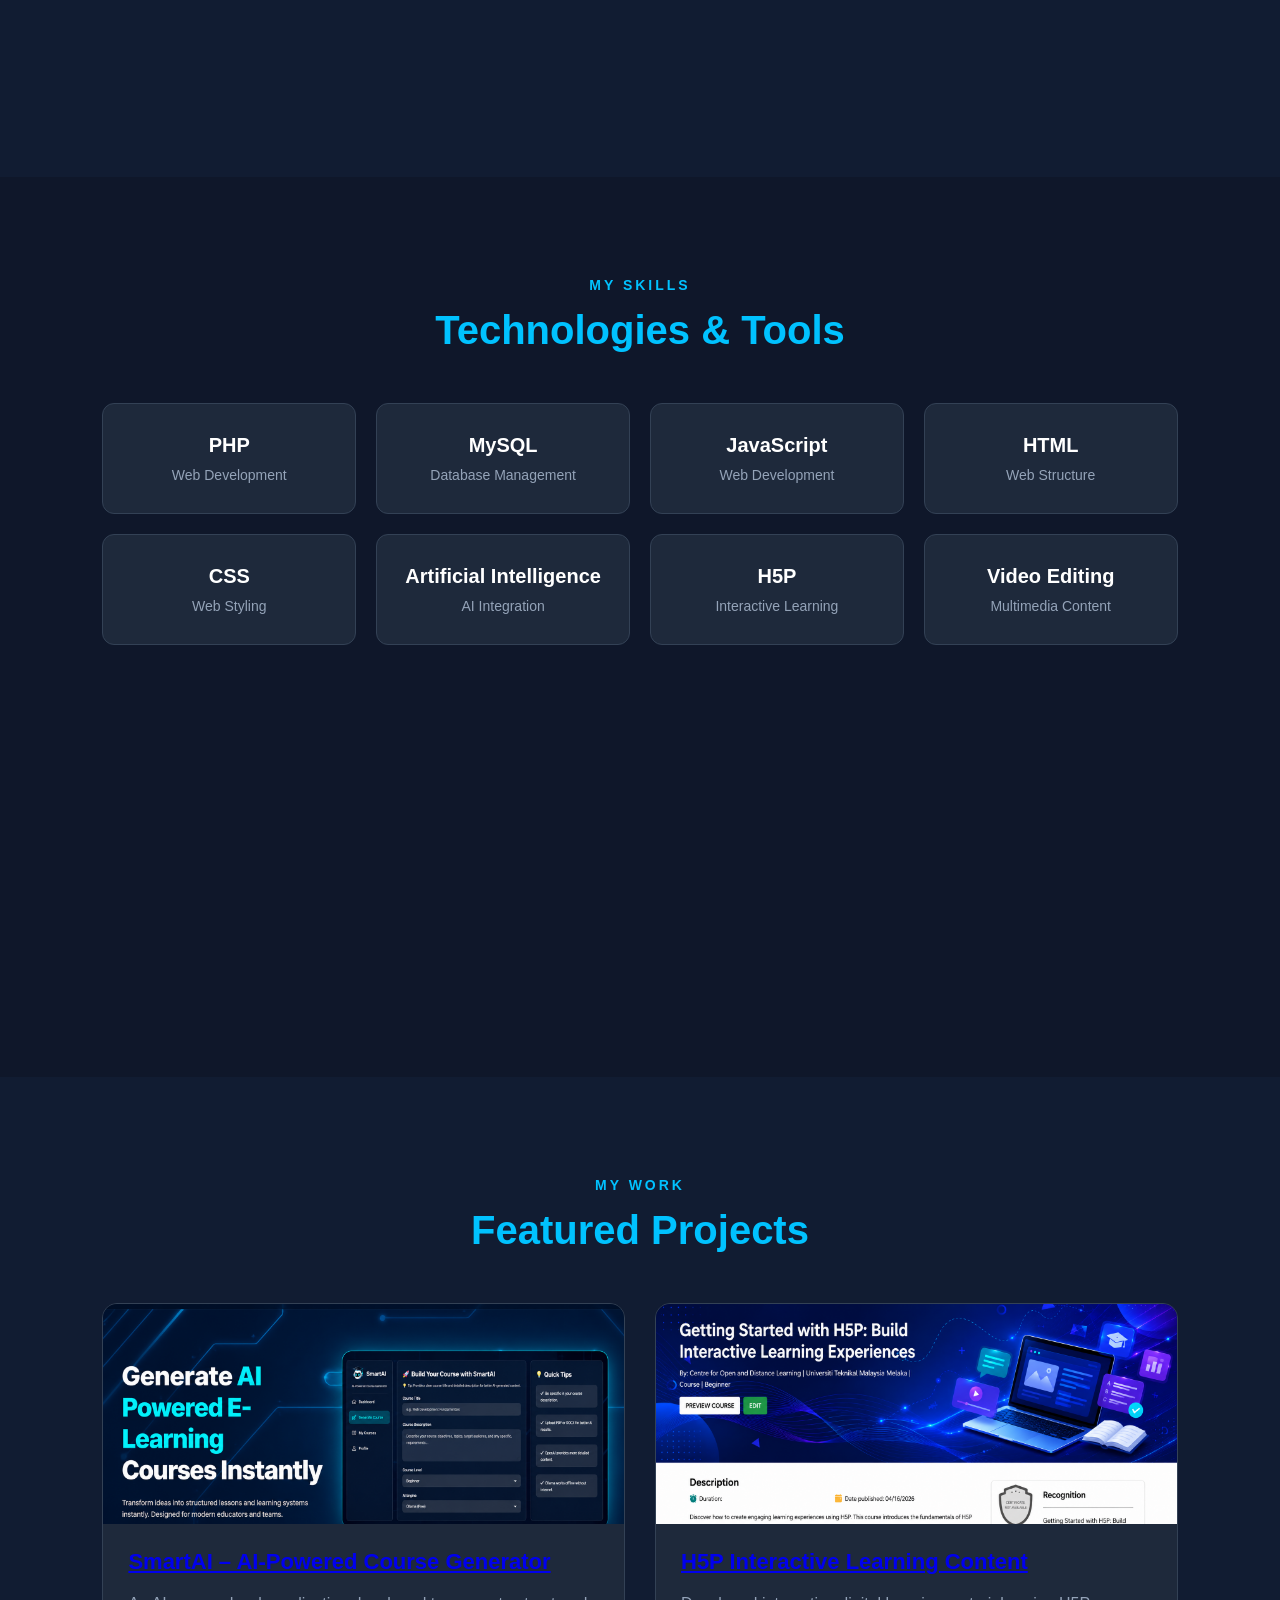
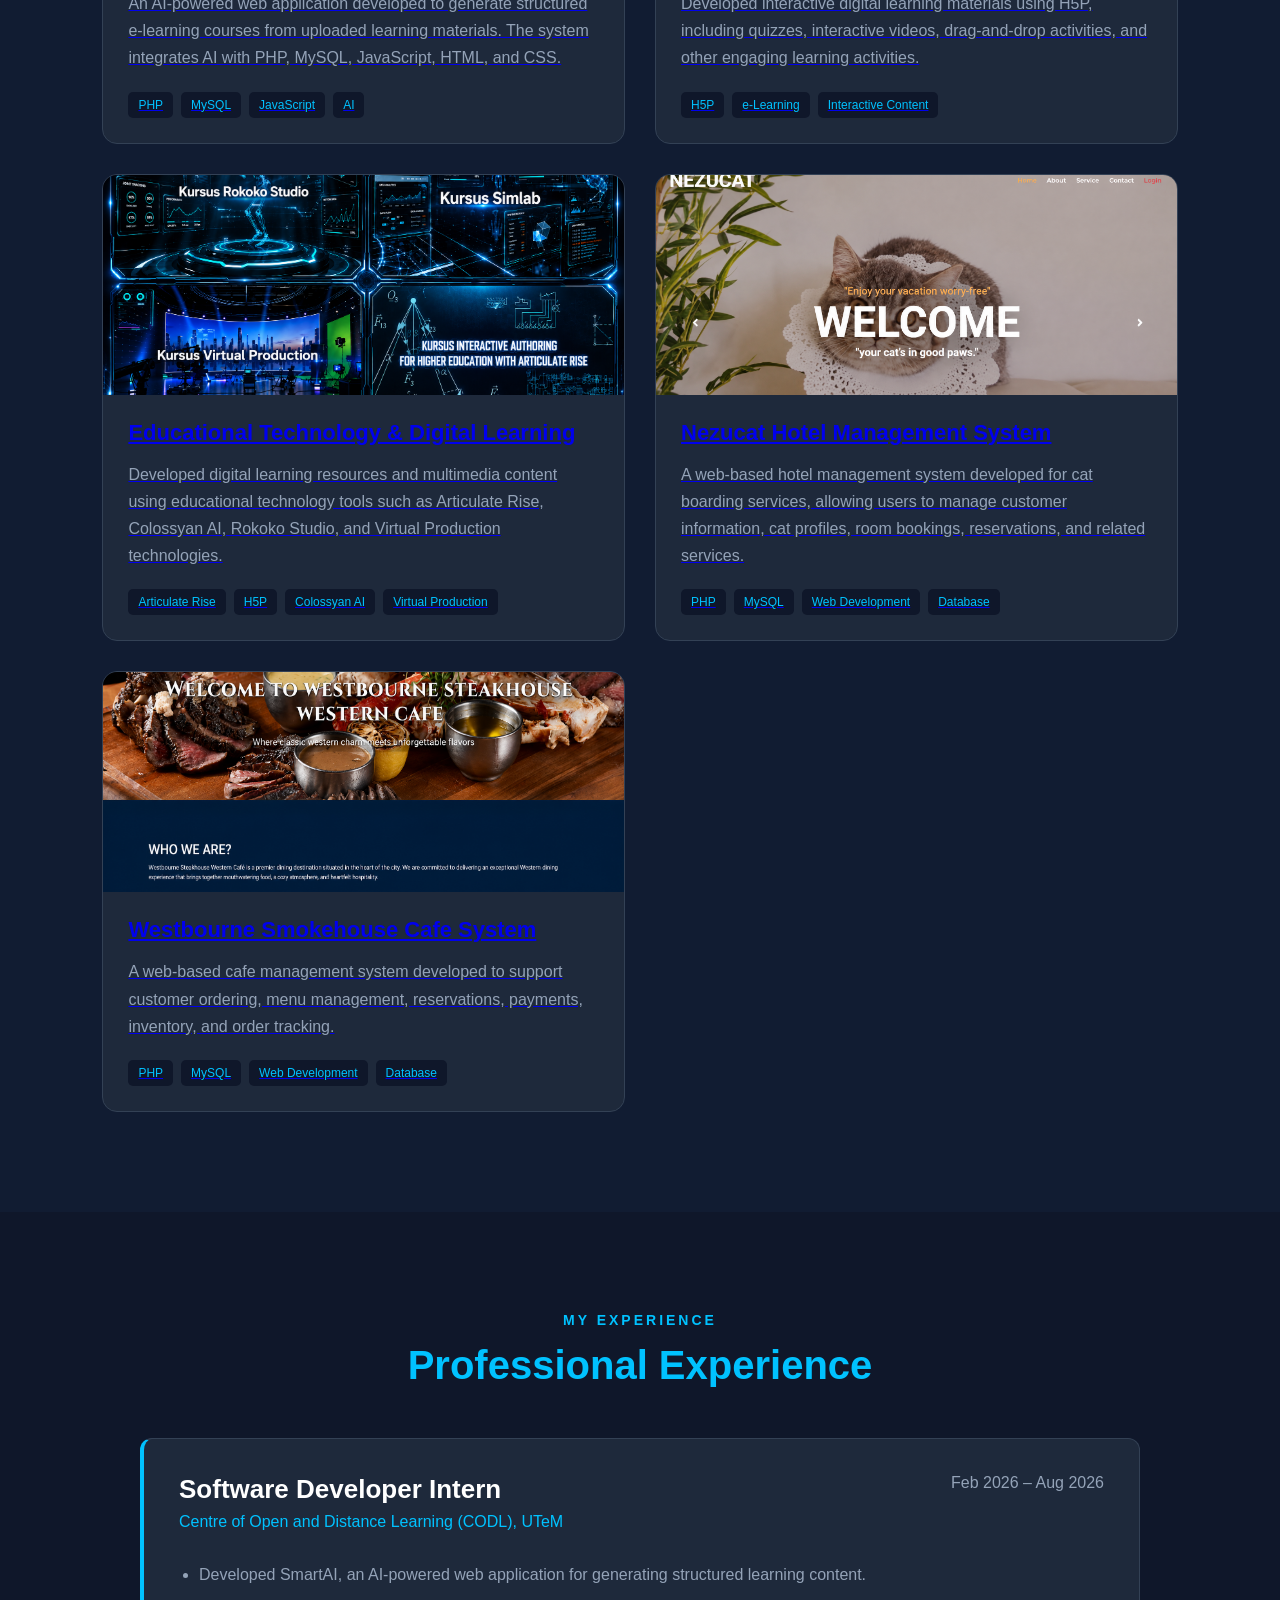
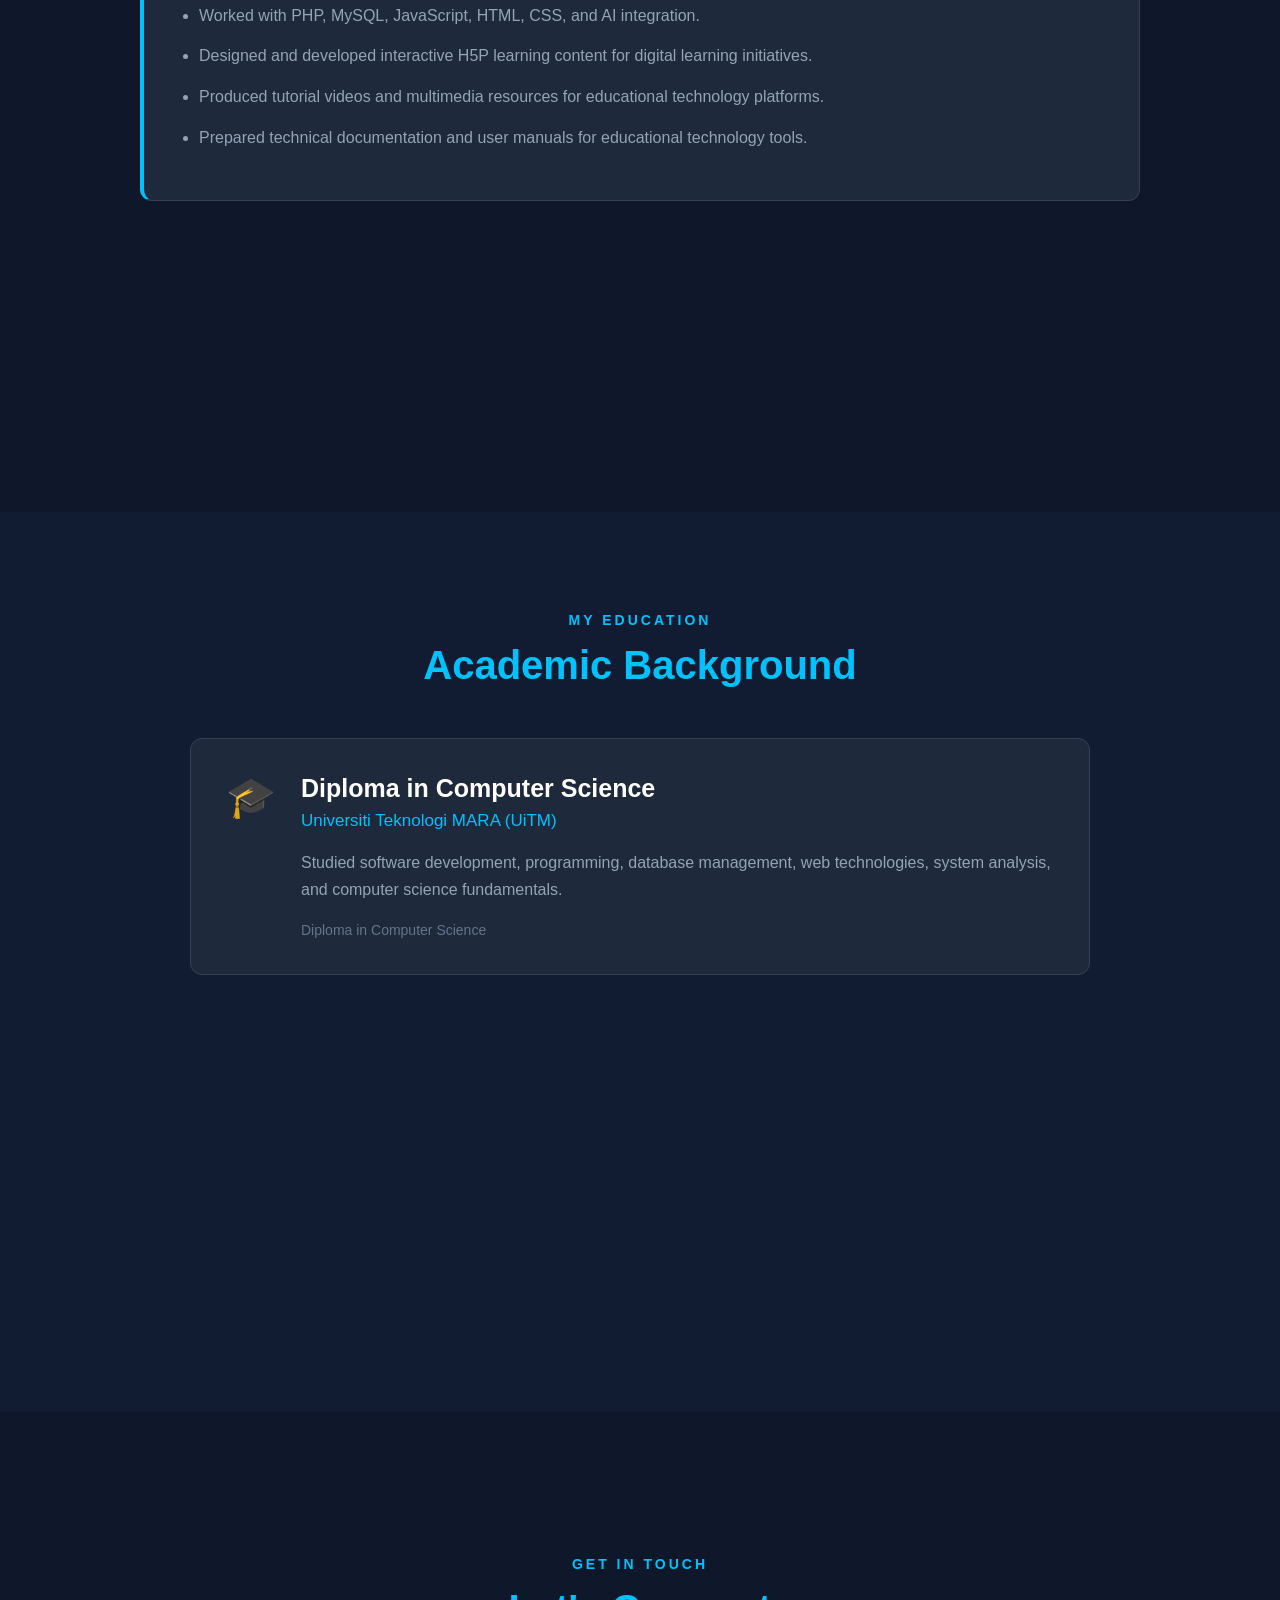
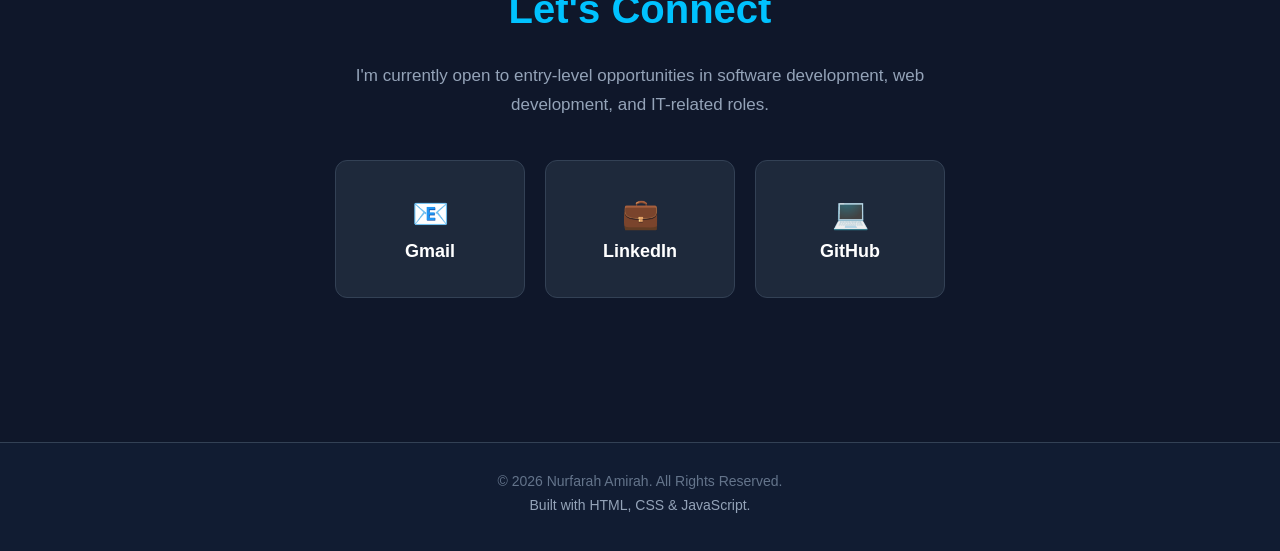
==== commit 302a7724: "Make project cards clickable" ====
--- a/index.html
+++ b/index.html
@@ -9,7 +9,7 @@
 
 <body>
 
-    <header>
+<header>
     <nav>
         <div class="logo">NURFARAH AMIRAH</div>
 
@@ -25,394 +25,574 @@
 </header>
 
 <main>
+
+    <!-- HOME -->
     <section id="home">
-    <div class="hero-content">
-        <p class="hero-greeting">HELLO, I'M</p>
-
-        <h1>Nurfarah Amirah</h1>
-
-        <h2>Software Developer</h2>
-
-        <p class="hero-description">
-            AI & Web Development Enthusiast passionate about building
-            practical and meaningful digital solutions.
-        </p>
-
-        <div class="hero-buttons">
-    <a href="#projects" class="btn primary-btn">
-        View My Projects
-    </a>
-
-    <a href="#contact" class="btn secondary-btn">
-        Contact Me
-    </a>
-
-    <a href="resume/resume.pdf" class="btn secondary-btn" download>
-        Download Resume
-    </a>
-</div>
-    </div>
-	</section>
-
+        <div class="hero-content">
+
+            <p class="hero-greeting">HELLO, I'M</p>
+
+            <h1>Nurfarah Amirah</h1>
+
+            <h2>Software Developer</h2>
+
+            <p class="hero-description">
+                AI & Web Development Enthusiast passionate about building
+                practical and meaningful digital solutions.
+            </p>
+
+            <div class="hero-buttons">
+
+                <a href="#projects" class="btn primary-btn">
+                    View My Projects
+                </a>
+
+                <a href="#contact" class="btn secondary-btn">
+                    Contact Me
+                </a>
+
+                <a href="resume/resume.pdf" class="btn secondary-btn" download>
+                    Download Resume
+                </a>
+
+            </div>
+
+        </div>
+    </section>
+
+
+    <!-- ABOUT -->
     <section id="about">
-    <div class="about-content">
-
-        <div class="about-title">
-            <p class="section-label">ABOUT ME</p>
-            <h2>Turning Ideas Into Digital Solutions</h2>
-        </div>
-
-        <div class="about-text">
-            <p>
-                I am a Computer Science graduate with a strong interest in
-                software development, artificial intelligence, and web technologies.
+
+        <div class="about-content">
+
+            <div class="about-title">
+
+                <p class="section-label">ABOUT ME</p>
+
+                <h2>Turning Ideas Into Digital Solutions</h2>
+
+            </div>
+
+
+            <div class="about-text">
+
+                <p>
+                    I am a Computer Science graduate with a strong interest in
+                    software development, artificial intelligence, and web technologies.
+                </p>
+
+                <p>
+                    During my internship at the Centre of Open and Distance Learning
+                    (CODL), Universiti Teknikal Malaysia Melaka (UTeM), I gained
+                    hands-on experience in developing web applications, AI-powered
+                    solutions, interactive learning content, and multimedia resources.
+                </p>
+
+                <p>
+                    I enjoy learning new technologies, solving problems, and building
+                    practical digital solutions that create meaningful user experiences.
+                </p>
+
+            </div>
+
+        </div>
+
+    </section>
+
+
+    <!-- SKILLS -->
+    <section id="skills">
+
+        <div class="skills-content">
+
+            <p class="section-label">MY SKILLS</p>
+
+            <h2>Technologies & Tools</h2>
+
+            <div class="skills-grid">
+
+                <div class="skill-card">
+                    <h3>PHP</h3>
+                    <p>Web Development</p>
+                </div>
+
+                <div class="skill-card">
+                    <h3>MySQL</h3>
+                    <p>Database Management</p>
+                </div>
+
+                <div class="skill-card">
+                    <h3>JavaScript</h3>
+                    <p>Web Development</p>
+                </div>
+
+                <div class="skill-card">
+                    <h3>HTML</h3>
+                    <p>Web Structure</p>
+                </div>
+
+                <div class="skill-card">
+                    <h3>CSS</h3>
+                    <p>Web Styling</p>
+                </div>
+
+                <div class="skill-card">
+                    <h3>Artificial Intelligence</h3>
+                    <p>AI Integration</p>
+                </div>
+
+                <div class="skill-card">
+                    <h3>H5P</h3>
+                    <p>Interactive Learning</p>
+                </div>
+
+                <div class="skill-card">
+                    <h3>Video Editing</h3>
+                    <p>Multimedia Content</p>
+                </div>
+
+            </div>
+
+        </div>
+
+    </section>
+
+
+    <!-- PROJECTS -->
+    <section id="projects">
+
+        <div class="projects-content">
+
+            <p class="section-label">MY WORK</p>
+
+            <h2>Featured Projects</h2>
+
+
+            <div class="projects-grid">
+
+
+                <!-- SMARTAI -->
+                <a href="smartai.html" class="project-card">
+
+                    <div class="project-image">
+
+                        <img
+                            src="smartai.png"
+                            alt="SmartAI AI-Powered Course Generator"
+                        >
+
+                    </div>
+
+
+                    <div class="project-info">
+
+                        <h3>
+                            SmartAI – AI-Powered Course Generator
+                        </h3>
+
+                        <p>
+                            An AI-powered web application developed to generate
+                            structured e-learning courses from uploaded learning
+                            materials. The system integrates AI with PHP, MySQL,
+                            JavaScript, HTML, and CSS.
+                        </p>
+
+
+                        <div class="project-tags">
+
+                            <span>PHP</span>
+                            <span>MySQL</span>
+                            <span>JavaScript</span>
+                            <span>AI</span>
+
+                        </div>
+
+                    </div>
+
+                </a>
+
+
+                <!-- H5P -->
+                <a href="h5p.html" class="project-card">
+
+                    <div class="project-image">
+
+                        <img
+                            src="h5p.png"
+                            alt="H5P Interactive Learning Content"
+                        >
+
+                    </div>
+
+
+                    <div class="project-info">
+
+                        <h3>
+                            H5P Interactive Learning Content
+                        </h3>
+
+                        <p>
+                            Developed interactive digital learning materials
+                            using H5P, including quizzes, interactive videos,
+                            drag-and-drop activities, and other engaging
+                            learning activities.
+                        </p>
+
+
+                        <div class="project-tags">
+
+                            <span>H5P</span>
+                            <span>e-Learning</span>
+                            <span>Interactive Content</span>
+
+                        </div>
+
+                    </div>
+
+                </a>
+
+
+                <!-- EDUCATIONAL TECHNOLOGY -->
+                <a href="educational-technology.html" class="project-card">
+
+                    <div class="project-image">
+
+                        <img
+                            src="educational-technology.png"
+                            alt="Educational Technology Project"
+                        >
+
+                    </div>
+
+
+                    <div class="project-info">
+
+                        <h3>
+                            Educational Technology & Digital Learning
+                        </h3>
+
+                        <p>
+                            Developed digital learning resources and multimedia
+                            content using educational technology tools such as
+                            Articulate Rise, Colossyan AI, Rokoko Studio, and
+                            Virtual Production technologies.
+                        </p>
+
+
+                        <div class="project-tags">
+
+                            <span>Articulate Rise</span>
+                            <span>H5P</span>
+                            <span>Colossyan AI</span>
+                            <span>Virtual Production</span>
+
+                        </div>
+
+                    </div>
+
+                </a>
+
+
+                <!-- NEZUCAT -->
+                <a href="nezucat.html" class="project-card">
+
+                    <div class="project-image">
+
+                        <img
+                            src="nezucat.png"
+                            alt="Nezucat Hotel Management System"
+                        >
+
+                    </div>
+
+
+                    <div class="project-info">
+
+                        <h3>
+                            Nezucat Hotel Management System
+                        </h3>
+
+                        <p>
+                            A web-based hotel management system developed for
+                            cat boarding services, allowing users to manage
+                            customer information, cat profiles, room bookings,
+                            reservations, and related services.
+                        </p>
+
+
+                        <div class="project-tags">
+
+                            <span>PHP</span>
+                            <span>MySQL</span>
+                            <span>Web Development</span>
+                            <span>Database</span>
+
+                        </div>
+
+                    </div>
+
+                </a>
+
+
+                <!-- WESTBOURNE -->
+                <a href="westbourne.html" class="project-card">
+
+                    <div class="project-image">
+
+                        <img
+                            src="westbourne.png"
+                            alt="Westbourne Smokehouse Cafe System"
+                        >
+
+                    </div>
+
+
+                    <div class="project-info">
+
+                        <h3>
+                            Westbourne Smokehouse Cafe System
+                        </h3>
+
+                        <p>
+                            A web-based cafe management system developed to
+                            support customer ordering, menu management,
+                            reservations, payments, inventory, and order tracking.
+                        </p>
+
+
+                        <div class="project-tags">
+
+                            <span>PHP</span>
+                            <span>MySQL</span>
+                            <span>Web Development</span>
+                            <span>Database</span>
+
+                        </div>
+
+                    </div>
+
+                </a>
+
+
+            </div>
+
+        </div>
+
+    </section>
+
+
+    <!-- EXPERIENCE -->
+    <section id="experience">
+
+        <div class="experience-content">
+
+            <p class="section-label">MY EXPERIENCE</p>
+
+            <h2>Professional Experience</h2>
+
+
+            <div class="experience-card">
+
+                <div class="experience-header">
+
+                    <div>
+
+                        <h3>Software Developer Intern</h3>
+
+                        <p class="company">
+                            Centre of Open and Distance Learning (CODL), UTeM
+                        </p>
+
+                    </div>
+
+
+                    <span class="experience-date">
+                        Feb 2026 – Aug 2026
+                    </span>
+
+                </div>
+
+
+                <ul class="experience-list">
+
+                    <li>
+                        Developed SmartAI, an AI-powered web application for
+                        generating structured learning content.
+                    </li>
+
+                    <li>
+                        Worked with PHP, MySQL, JavaScript, HTML, CSS, and
+                        AI integration.
+                    </li>
+
+                    <li>
+                        Designed and developed interactive H5P learning content
+                        for digital learning initiatives.
+                    </li>
+
+                    <li>
+                        Produced tutorial videos and multimedia resources for
+                        educational technology platforms.
+                    </li>
+
+                    <li>
+                        Prepared technical documentation and user manuals for
+                        educational technology tools.
+                    </li>
+
+                </ul>
+
+            </div>
+
+        </div>
+
+    </section>
+
+
+    <!-- EDUCATION -->
+    <section id="education">
+
+        <div class="education-content">
+
+            <p class="section-label">MY EDUCATION</p>
+
+            <h2>Academic Background</h2>
+
+
+            <div class="education-card">
+
+                <div class="education-icon">
+                    🎓
+                </div>
+
+
+                <div class="education-info">
+
+                    <h3>Diploma in Computer Science</h3>
+
+                    <p class="institution">
+                        Universiti Teknologi MARA (UiTM)
+                    </p>
+
+                    <p class="education-description">
+                        Studied software development, programming, database
+                        management, web technologies, system analysis, and
+                        computer science fundamentals.
+                    </p>
+
+                    <span class="education-date">
+                        Diploma in Computer Science
+                    </span>
+
+                </div>
+
+            </div>
+
+        </div>
+
+    </section>
+
+
+    <!-- CONTACT -->
+    <section id="contact">
+
+        <div class="contact-content">
+
+            <p class="section-label">
+                GET IN TOUCH
             </p>
 
-            <p>
-                During my internship at the Centre of Open and Distance Learning
-                (CODL), Universiti Teknikal Malaysia Melaka (UTeM), I gained
-                hands-on experience in developing web applications, AI-powered
-                solutions, interactive learning content, and multimedia resources.
+            <h2>Let's Connect</h2>
+
+
+            <p class="contact-description">
+                I'm currently open to entry-level opportunities in software
+                development, web development, and IT-related roles.
             </p>
 
-            <p>
-                I enjoy learning new technologies, solving problems, and building
-                practical digital solutions that create meaningful user experiences.
-            </p>
-        </div>
-
-    </div>
-	</section>
-
-    <section id="skills">
-    <div class="skills-content">
-
-        <p class="section-label">MY SKILLS</p>
-        <h2>Technologies & Tools</h2>
-
-        <div class="skills-grid">
-
-            <div class="skill-card">
-                <h3>PHP</h3>
-                <p>Web Development</p>
-            </div>
-
-            <div class="skill-card">
-                <h3>MySQL</h3>
-                <p>Database Management</p>
-            </div>
-
-            <div class="skill-card">
-                <h3>JavaScript</h3>
-                <p>Web Development</p>
-            </div>
-
-            <div class="skill-card">
-                <h3>HTML</h3>
-                <p>Web Structure</p>
-            </div>
-
-            <div class="skill-card">
-                <h3>CSS</h3>
-                <p>Web Styling</p>
-            </div>
-
-            <div class="skill-card">
-                <h3>Artificial Intelligence</h3>
-                <p>AI Integration</p>
-            </div>
-
-            <div class="skill-card">
-                <h3>H5P</h3>
-                <p>Interactive Learning</p>
-            </div>
-
-            <div class="skill-card">
-                <h3>Video Editing</h3>
-                <p>Multimedia Content</p>
-            </div>
-
-        </div>
-
-    </div>
-	</section>
-
-    <section id="projects">
-    <div class="projects-content">
-
-        <p class="section-label">MY WORK</p>
-        <h2>Featured Projects</h2>
-
-        <div class="projects-grid">
-
-            <div class="project-card">
-                <div class="project-image">
-					<img src="images/smartai.png" alt="SmartAI AI-Powered Course Generator">
-				</div>
-
-                <div class="project-info">
-                    <h3>SmartAI – AI-Powered Course Generator</h3>
-
-<p>
-    An AI-powered web application developed to generate structured
-    e-learning courses from uploaded learning materials. The system
-    integrates AI with PHP, MySQL, JavaScript, HTML, and CSS.
-</p>
-
-<div class="project-tags">
-    <span>PHP</span>
-    <span>MySQL</span>
-    <span>JavaScript</span>
-    <span>AI</span>
-</div>
-<a href="smartai.html" class="project-btn">View Details →</a>
-                </div>
-            </div>
-
-
-            <div class="project-card">
-                <div class="project-image">
-					<img src="images/h5p.png" alt="H5P Interactive Learning Content">
-				</div>
-
-                <div class="project-info">
-                    <h3>H5P Interactive Learning Content</h3>
-
-<p>
-    Developed interactive digital learning materials using H5P,
-    including quizzes, interactive videos, drag-and-drop activities,
-    and other engaging learning activities.
-</p>
-
-<div class="project-tags">
-    <span>H5P</span>
-    <span>e-Learning</span>
-    <span>Interactive Content</span>
-</div>
-<a href="h5p.html" class="project-btn">View Details →</a>
-                </div>
-            </div>
-
-
-            <div class="project-card">
-                <div class="project-image">
-					<img src="images/educational-technology.png" alt="Educational Technology Project">
-				</div>
-
-                <div class="project-info">
-                    <h3>Educational Technology & Digital Learning</h3>
-
-<p>
-    Developed digital learning resources and multimedia content using
-    educational technology tools such as Articulate Rise, Colossyan AI,
-    Rokoko Studio, and Virtual Production technologies.
-</p>
-
-<div class="project-tags">
-    <span>Articulate Rise</span>
-    <span>H5P</span>
-    <span>Colossyan AI</span>
-    <span>Virtual Production</span>
-</div>
-<a href="educational-technology.html" class="project-btn">View Details →</a>
-                </div>
-            </div>
-
-
-            <div class="project-card">
-                <div class="project-image">
-					<img src="images/nezucat.png" alt="Nezucat Hotel Management System">
-				</div>
-
-                <div class="project-info">
-                    <h3>Nezucat Hotel Management System</h3>
-
-<p>
-    A web-based hotel management system developed for cat boarding
-    services, allowing users to manage customer information, cat
-    profiles, room bookings, reservations, and related services.
-</p>
-
-<div class="project-tags">
-    <span>PHP</span>
-    <span>MySQL</span>
-    <span>Web Development</span>
-    <span>Database</span>
-</div>
-<a href="nezucat.html" class="project-btn">View Details →</a>
-                </div>
-            </div>
-
-
-            <div class="project-card">
-                <div class="project-image">
-					<img src="images/westbourne.png" alt="Westbourne Smokehouse Cafe System">
-				</div>
-
-                <div class="project-info">
-                    <h3>Westbourne Smokehouse Cafe System</h3>
-
-<p>
-    A web-based cafe management system developed to support customer
-    ordering, menu management, reservations, payments, inventory,
-    and order tracking.
-</p>
-
-<div class="project-tags">
-    <span>PHP</span>
-    <span>MySQL</span>
-    <span>Web Development</span>
-    <span>Database</span>
-</div>
-<a href="westbourne.html" class="project-btn">View Details →</a>
-                </div>
-            </div>
-
-        </div>
-
-    </div>
-	</section>
-
-    <section id="experience">
-    <div class="experience-content">
-
-        <p class="section-label">MY EXPERIENCE</p>
-        <h2>Professional Experience</h2>
-
-        <div class="experience-card">
-
-            <div class="experience-header">
-                <div>
-                    <h3>Software Developer Intern</h3>
-                    <p class="company">
-                        Centre of Open and Distance Learning (CODL), UTeM
-                    </p>
-                </div>
-
-                <span class="experience-date">
-                    Feb 2026 – Aug 2026
-                </span>
-            </div>
-
-            <ul class="experience-list">
-                <li>
-                    Developed SmartAI, an AI-powered web application for
-                    generating structured learning content.
-                </li>
-
-                <li>
-                    Worked with PHP, MySQL, JavaScript, HTML, CSS, and
-                    AI integration.
-                </li>
-
-                <li>
-                    Designed and developed interactive H5P learning content
-                    for digital learning initiatives.
-                </li>
-
-                <li>
-                    Produced tutorial videos and multimedia resources for
-                    educational technology platforms.
-                </li>
-
-                <li>
-                    Prepared technical documentation and user manuals for
-                    educational technology tools.
-                </li>
-            </ul>
-
-        </div>
-
-    </div>
-	</section>
-
-	<section id="education">
-    <div class="education-content">
-
-        <p class="section-label">MY EDUCATION</p>
-        <h2>Academic Background</h2>
-
-        <div class="education-card">
-
-            <div class="education-icon">
-                🎓
-            </div>
-
-            <div class="education-info">
-                <h3>Diploma in Computer Science</h3>
-
-                <p class="institution">
-                    Universiti Teknologi MARA (UiTM) 
-                </p>
-
-                <p class="education-description">
-                    Studied software development, programming, database management,
-                    web technologies, system analysis, and computer science fundamentals.
-                </p>
-
-                <span class="education-date">
-                    Diploma in Computer Science
-                </span>
-            </div>
-
-        </div>
-
-    </div>
-	</section>
-
-    <section id="contact">
-    <div class="contact-content">
-
-        <p class="section-label">GET IN TOUCH</p>
-
-        <h2>Let's Connect</h2>
-
-        <p class="contact-description">
-            I'm currently open to entry-level opportunities in software
-            development, web development, and IT-related roles.
-        </p>
-
-        <div class="contact-links">
-
-            <a href="https://mail.google.com/mail/?view=cm&fs=1&to=nurfarah.amirah.tech@gmail.com"
-   target="_blank"
-   class="contact-card">
-
-    <div class="contact-icon">📧</div>
-    <h3>Gmail</h3>
-
-</a>
-
-            <a href="https://www.linkedin.com/in/nurfarah-amira"
-   target="_blank"
-   class="contact-card">
-
-    <div class="contact-icon">💼</div>
-    <h3>LinkedIn</h3>
-
-</a>
-
-            <a href="https://github.com/nurfarah-amira"
-   target="_blank"
-   class="contact-card">
-
-    <div class="contact-icon">💻</div>
-    <h3>GitHub</h3>
-
-</a>
-
-        </div>
-
-    </div>
-	</section>
+
+            <div class="contact-links">
+
+
+                <!-- GMAIL -->
+                <a
+                    href="https://mail.google.com/mail/?view=cm&fs=1&to=nurfarah.amirah.tech@gmail.com"
+                    target="_blank"
+                    class="contact-card"
+                >
+
+                    <div class="contact-icon">
+                        📧
+                    </div>
+
+                    <h3>
+                        Gmail
+                    </h3>
+
+                </a>
+
+
+                <!-- LINKEDIN -->
+                <a
+                    href="https://www.linkedin.com/in/nurfarah-amira"
+                    target="_blank"
+                    class="contact-card"
+                >
+
+                    <div class="contact-icon">
+                        💼
+                    </div>
+
+                    <h3>
+                        LinkedIn
+                    </h3>
+
+                </a>
+
+
+                <!-- GITHUB -->
+                <a
+                    href="https://github.com/nurfarah-amira"
+                    target="_blank"
+                    class="contact-card"
+                >
+
+                    <div class="contact-icon">
+                        💻
+                    </div>
+
+                    <h3>
+                        GitHub
+                    </h3>
+
+                </a>
+
+
+            </div>
+
+        </div>
+
+    </section>
 
 </main>
 
+
+<!-- FOOTER -->
 <footer>
-    <p>© 2026 Nurfarah Amirah. All Rights Reserved.</p>
-    <p>Built with HTML, CSS & JavaScript.</p>
+
+    <p>
+        © 2026 Nurfarah Amirah. All Rights Reserved.
+    </p>
+
+    <p>
+        Built with HTML, CSS & JavaScript.
+    </p>
+
 </footer>
 
-	<script src="script.js"></script>
+
+<script src="script.js"></script>
+
 </body>
 </html>
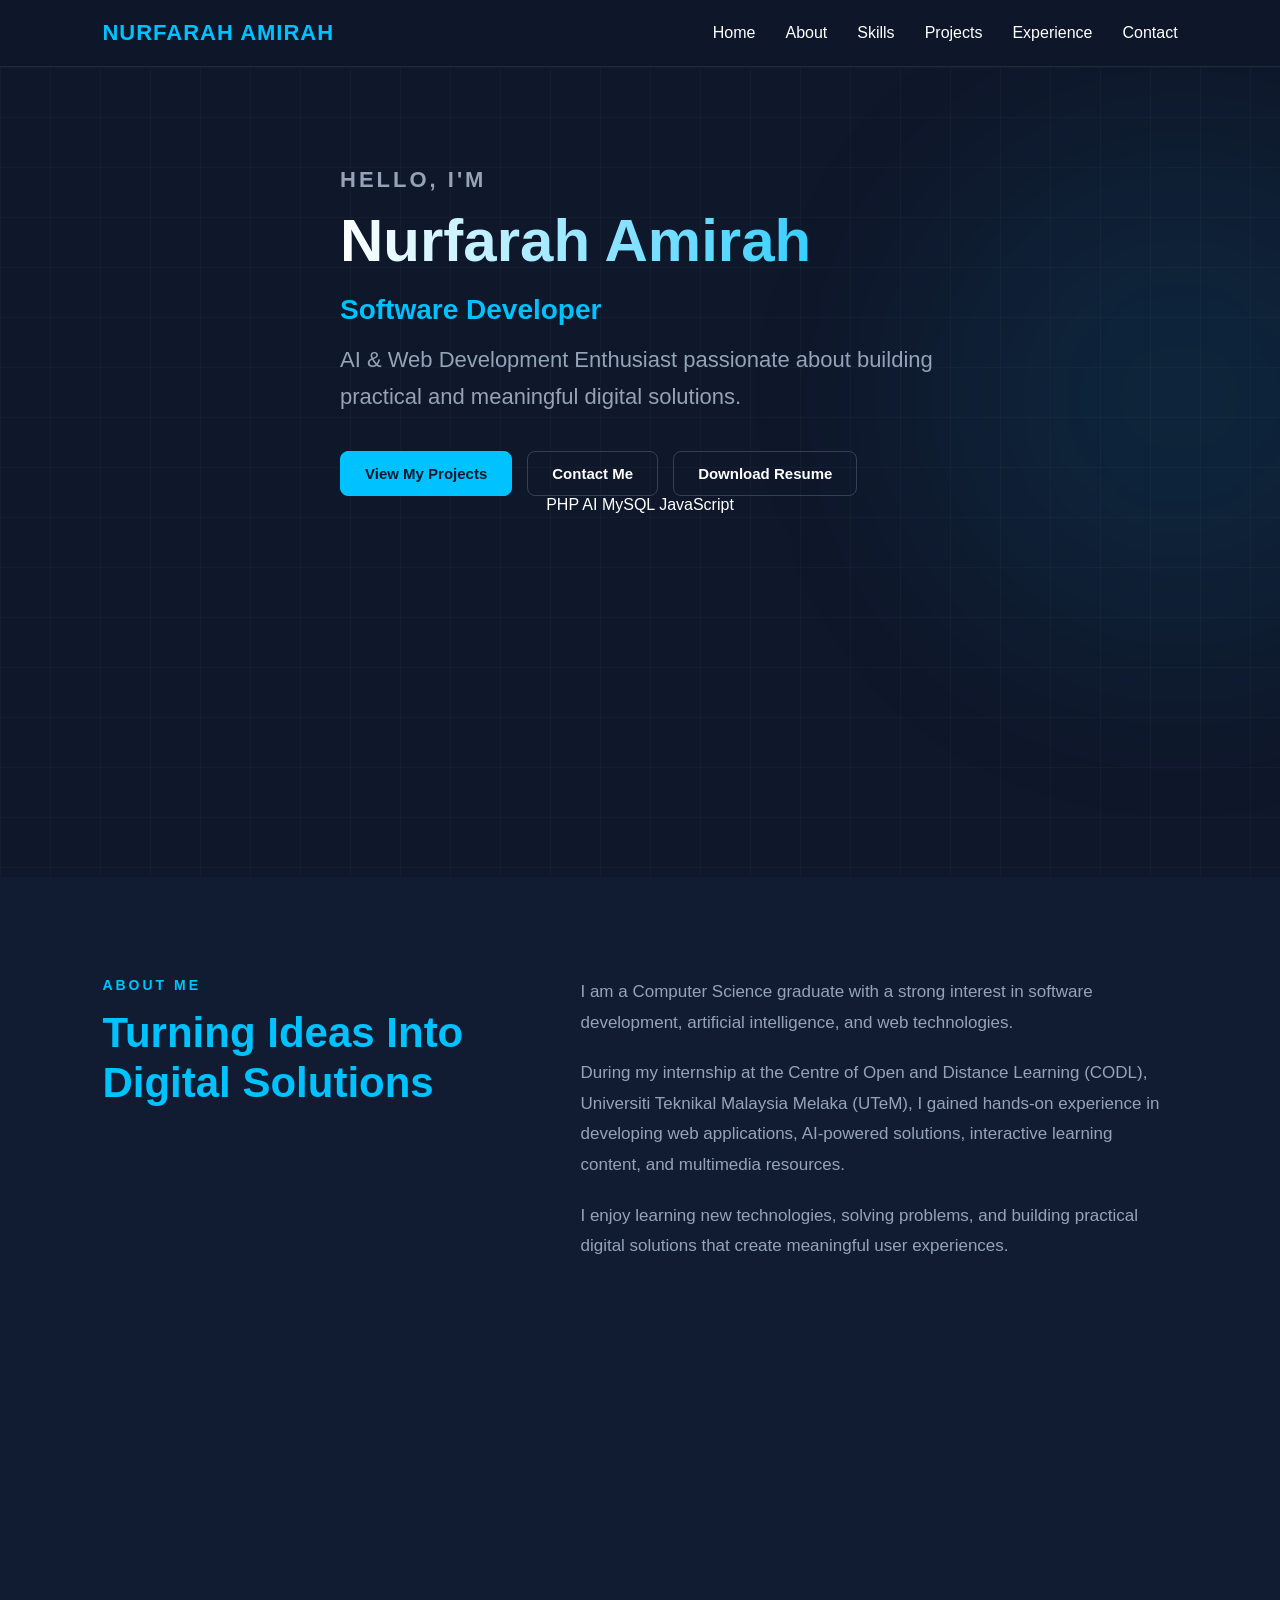
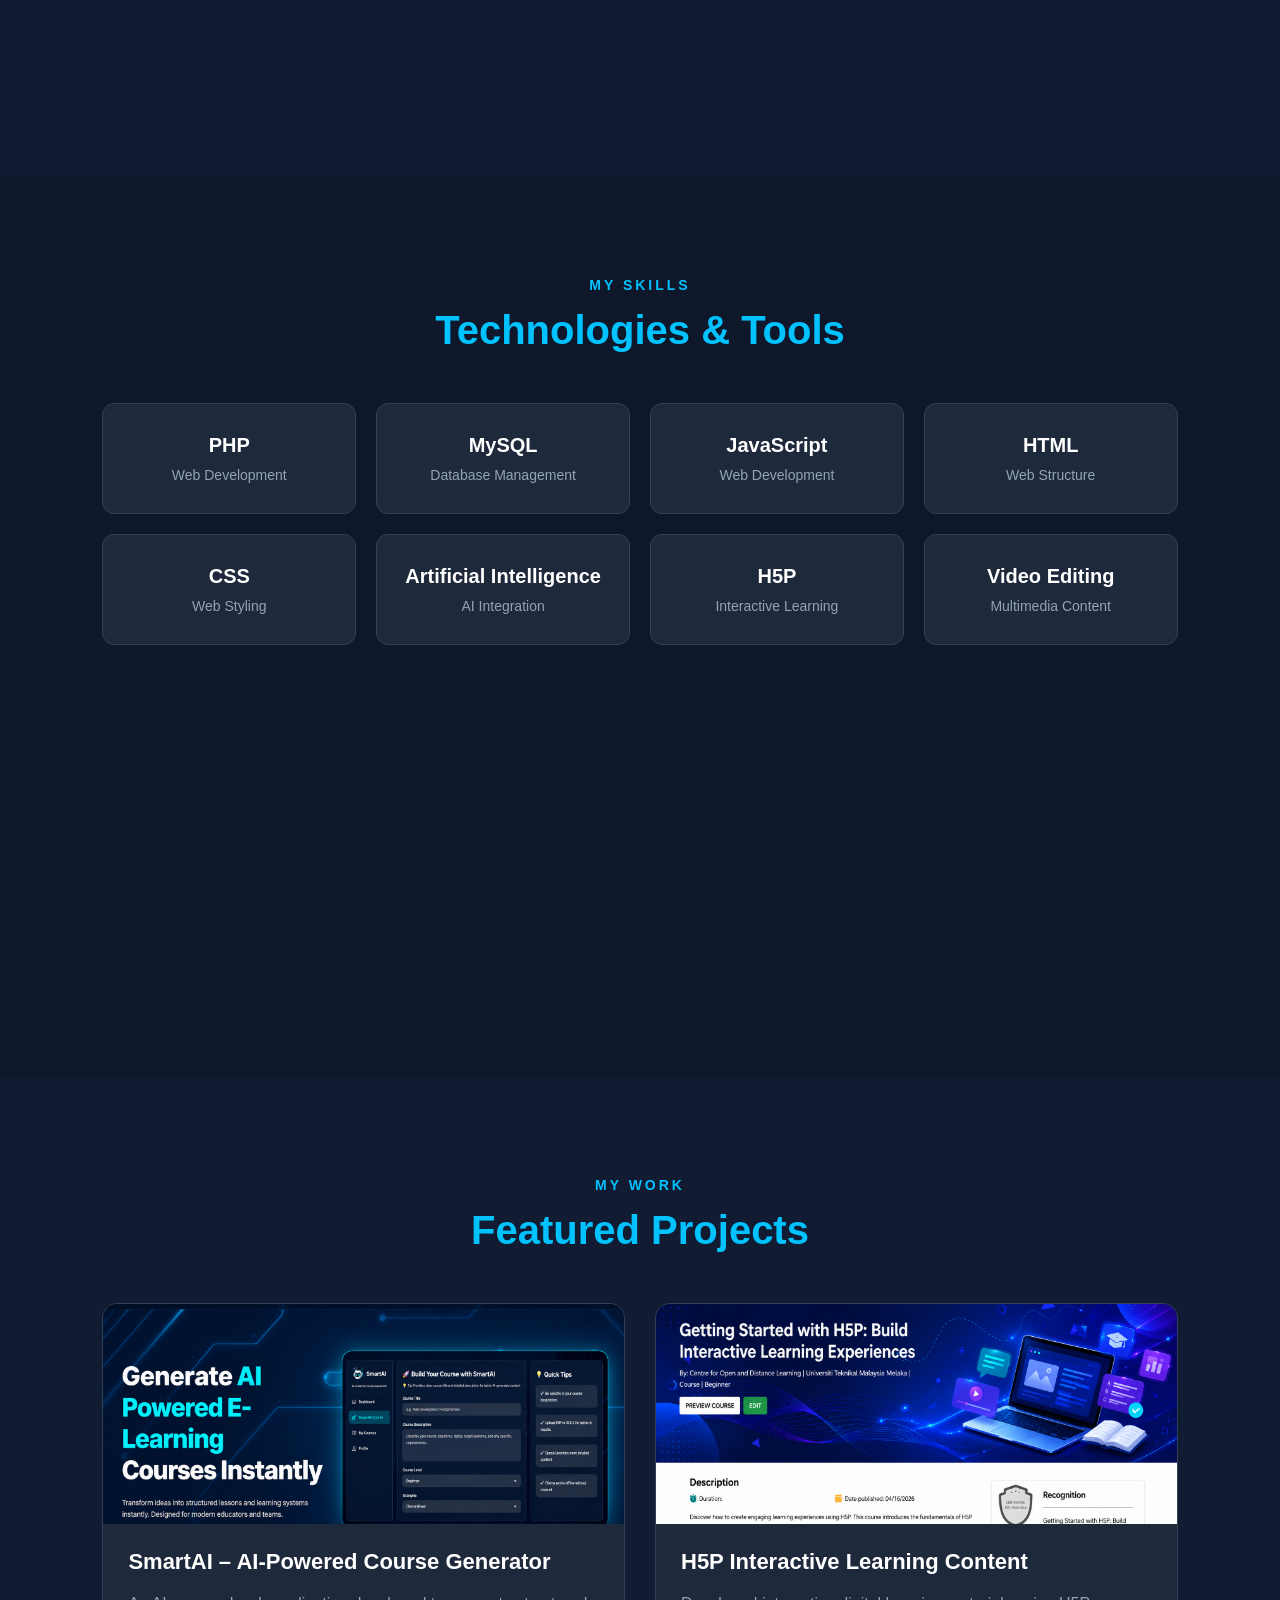
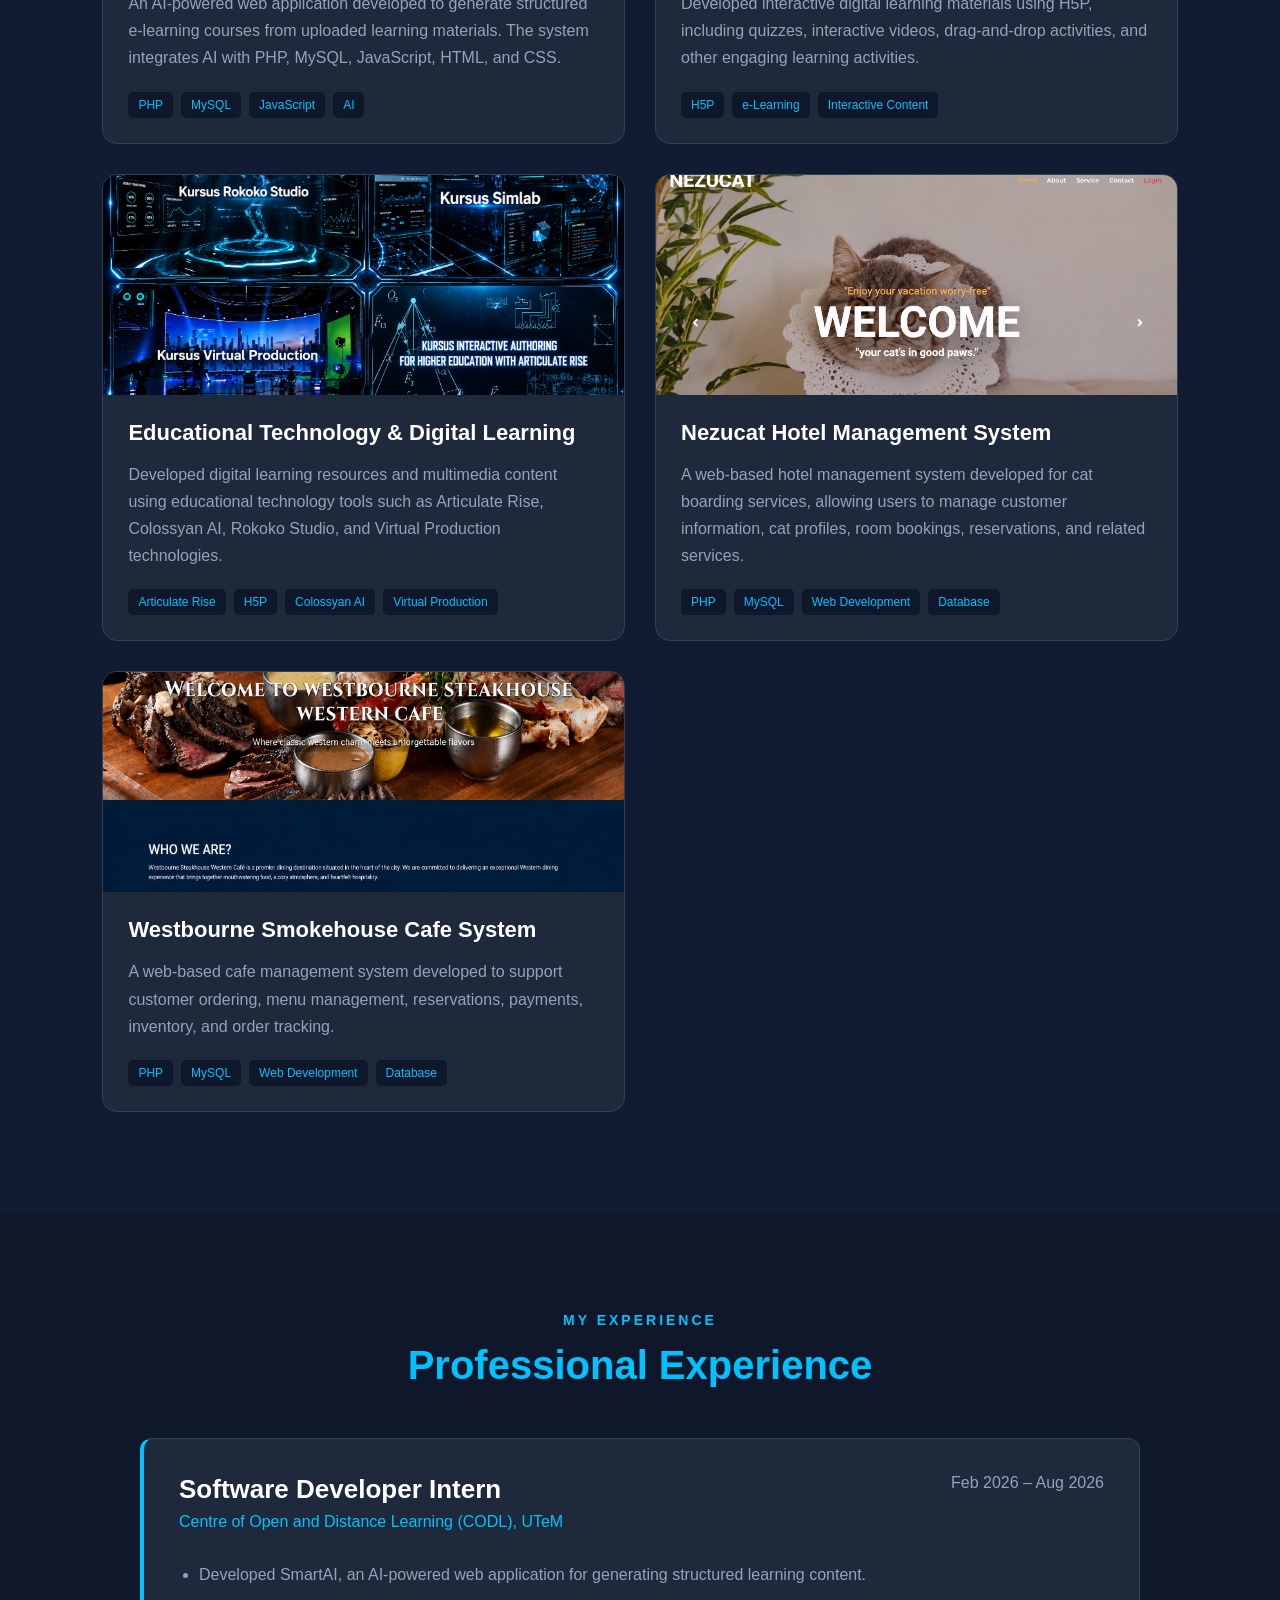
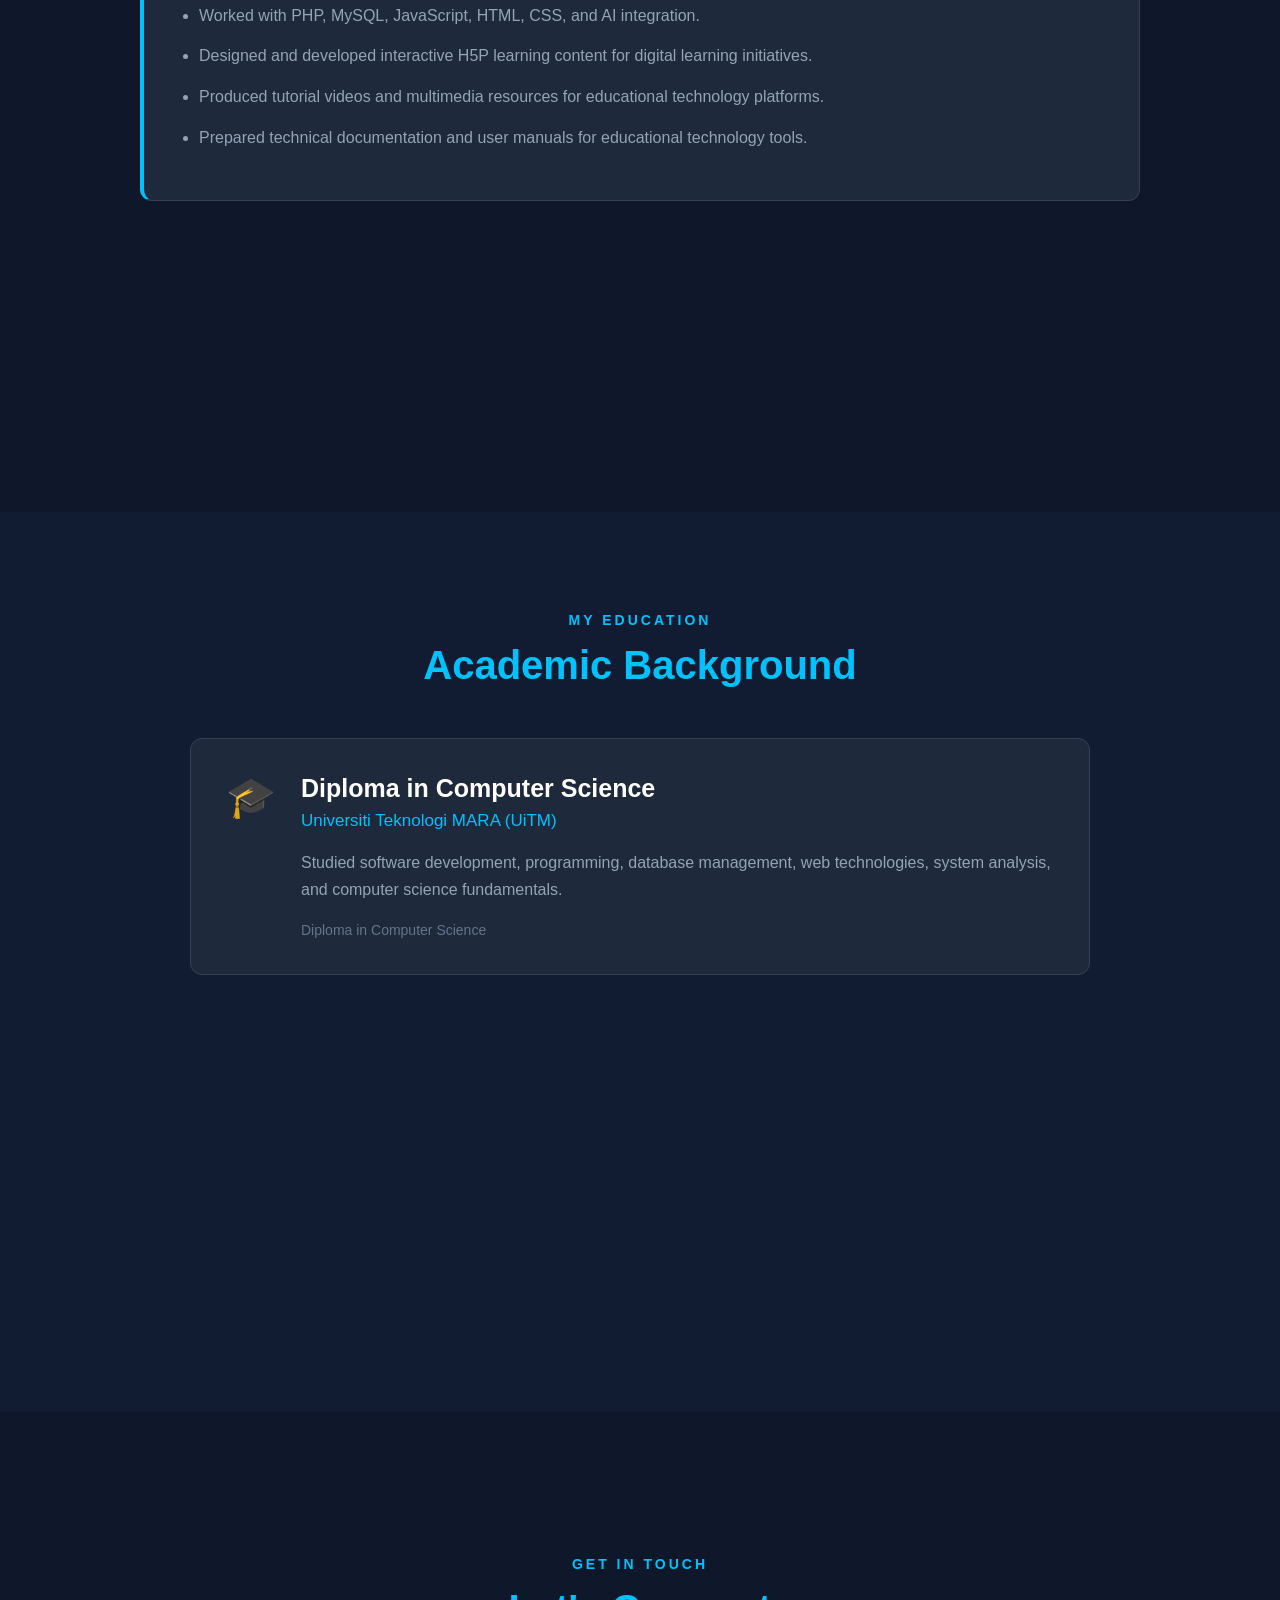
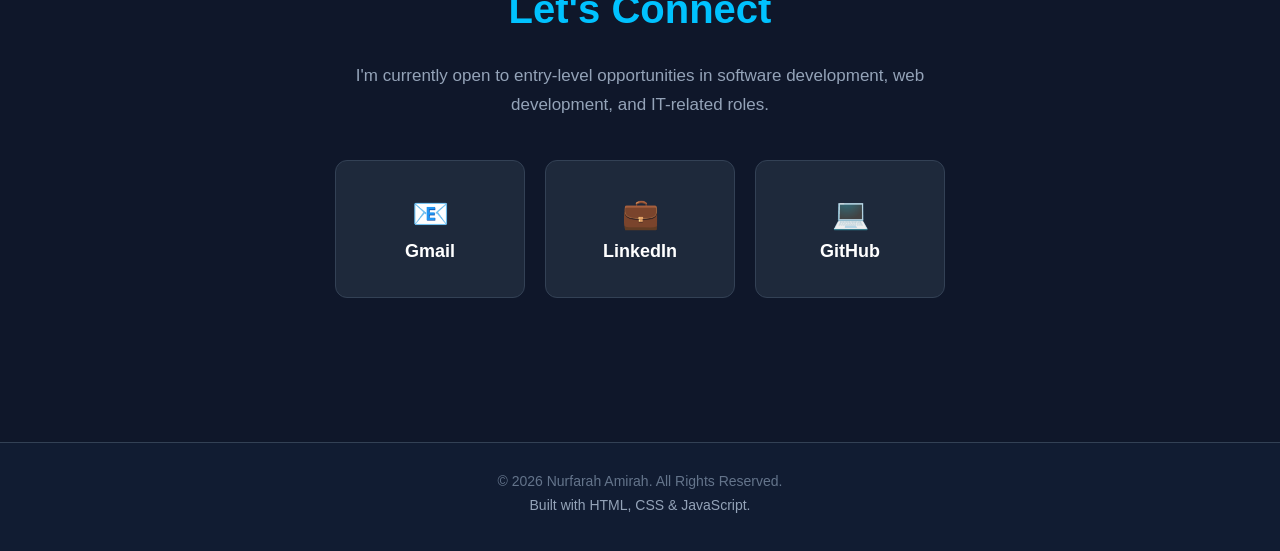
==== commit 199da802: "Update index.html" ====
--- a/index.html
+++ b/index.html
@@ -58,6 +58,12 @@
             </div>
 
         </div>
+        <div class="tech-badges">
+            <span class="tech-badge badge-php">PHP</span>
+            <span class="tech-badge badge-ai">AI</span>
+            <span class="tech-badge badge-mysql">MySQL</span>
+            <span class="tech-badge badge-js">JavaScript</span>
+        </div>
     </section>
 
 
--- a/style.css
+++ b/style.css
@@ -88,9 +88,37 @@
     display: flex;
     align-items: center;
     justify-content: flex-start;
+    position: relative;
+    overflow: hidden;
+}
+
+#home::before {
+    content: "";
+    position: absolute;
+    width: 500px;
+    height: 500px;
+    background: rgba(0, 194, 255, 0.08);
+    border-radius: 50%;
+    filter: blur(100px);
+    top: 10%;
+    right: -150px;
+    pointer-events: none;
+}
+
+#home::after {
+    content: "";
+    position: absolute;
+    inset: 0;
+    background-image:
+        linear-gradient(rgba(255, 255, 255, 0.025) 1px, transparent 1px),
+        linear-gradient(90deg, rgba(255, 255, 255, 0.025) 1px, transparent 1px);
+    background-size: 50px 50px;
+    pointer-events: none;
 }
 
 .hero-content {
+    position: relative;
+    z-index: 2;
     max-width: 750px;
 }
 
@@ -103,15 +131,27 @@
 }
 
 .hero-content h1 {
-    font-size: 70px;
+    font-size: 64px;
+    font-weight: 800;
+    margin: 10px 0;
     line-height: 1.1;
-    margin-bottom: 10px;
+
+    background: linear-gradient(
+        90deg,
+        #FFFFFF,
+        #00C2FF
+    );
+
+    -webkit-background-clip: text;
+    -webkit-text-fill-color: transparent;
+    background-clip: text;
 }
 
 .hero-content h2 {
-    font-size: 32px;
-    color: #00C2FF;
-    margin-bottom: 20px;
+    font-size: 28px;
+    color: #00C2FF;
+    margin: 15px 0;
+    font-weight: 600;
 }
 
 .hero-description {
@@ -129,31 +169,39 @@
 }
 
 .btn {
-    display: inline-block;
-    padding: 14px 25px;
+    display: inline-flex;
+    align-items: center;
+    justify-content: center;
+    padding: 13px 24px;
     border-radius: 8px;
     text-decoration: none;
-    font-weight: bold;
-    transition: 0.3s;
+    font-weight: 600;
+    font-size: 15px;
+    transition: all 0.3s ease;
+    cursor: pointer;
 }
 
 .primary-btn {
-    background-color: #00C2FF;
+    background: #00C2FF;
     color: #0F172A;
+    border: 1px solid #00C2FF;
 }
 
 .primary-btn:hover {
     transform: translateY(-3px);
+    box-shadow: 0 8px 25px rgba(0, 194, 255, 0.25);
 }
 
 .secondary-btn {
-    border: 1px solid #00C2FF;
-    color: #00C2FF;
+    background: transparent;
+    color: #FFFFFF;
+    border: 1px solid #334155;
 }
 
 .secondary-btn:hover {
-    background-color: #00C2FF;
-    color: #0F172A;
+    transform: translateY(-3px);
+    border-color: #00C2FF;
+    color: #00C2FF;
 }
 
 /* About Section */
@@ -264,6 +312,24 @@
 .project-card:hover {
     transform: translateY(-8px);
     border-color: #00C2FF;
+}
+
+.project-card,
+.project-card:visited,
+.project-card:hover,
+.project-card:active {
+    color: inherit;
+    text-decoration: none;
+}
+
+.project-card h3,
+.project-card h3:visited,
+.project-card h3:hover,
+.project-card p,
+.project-card p:visited,
+.project-card p:hover {
+    color: inherit;
+    text-decoration: none;
 }
 
 .project-image {
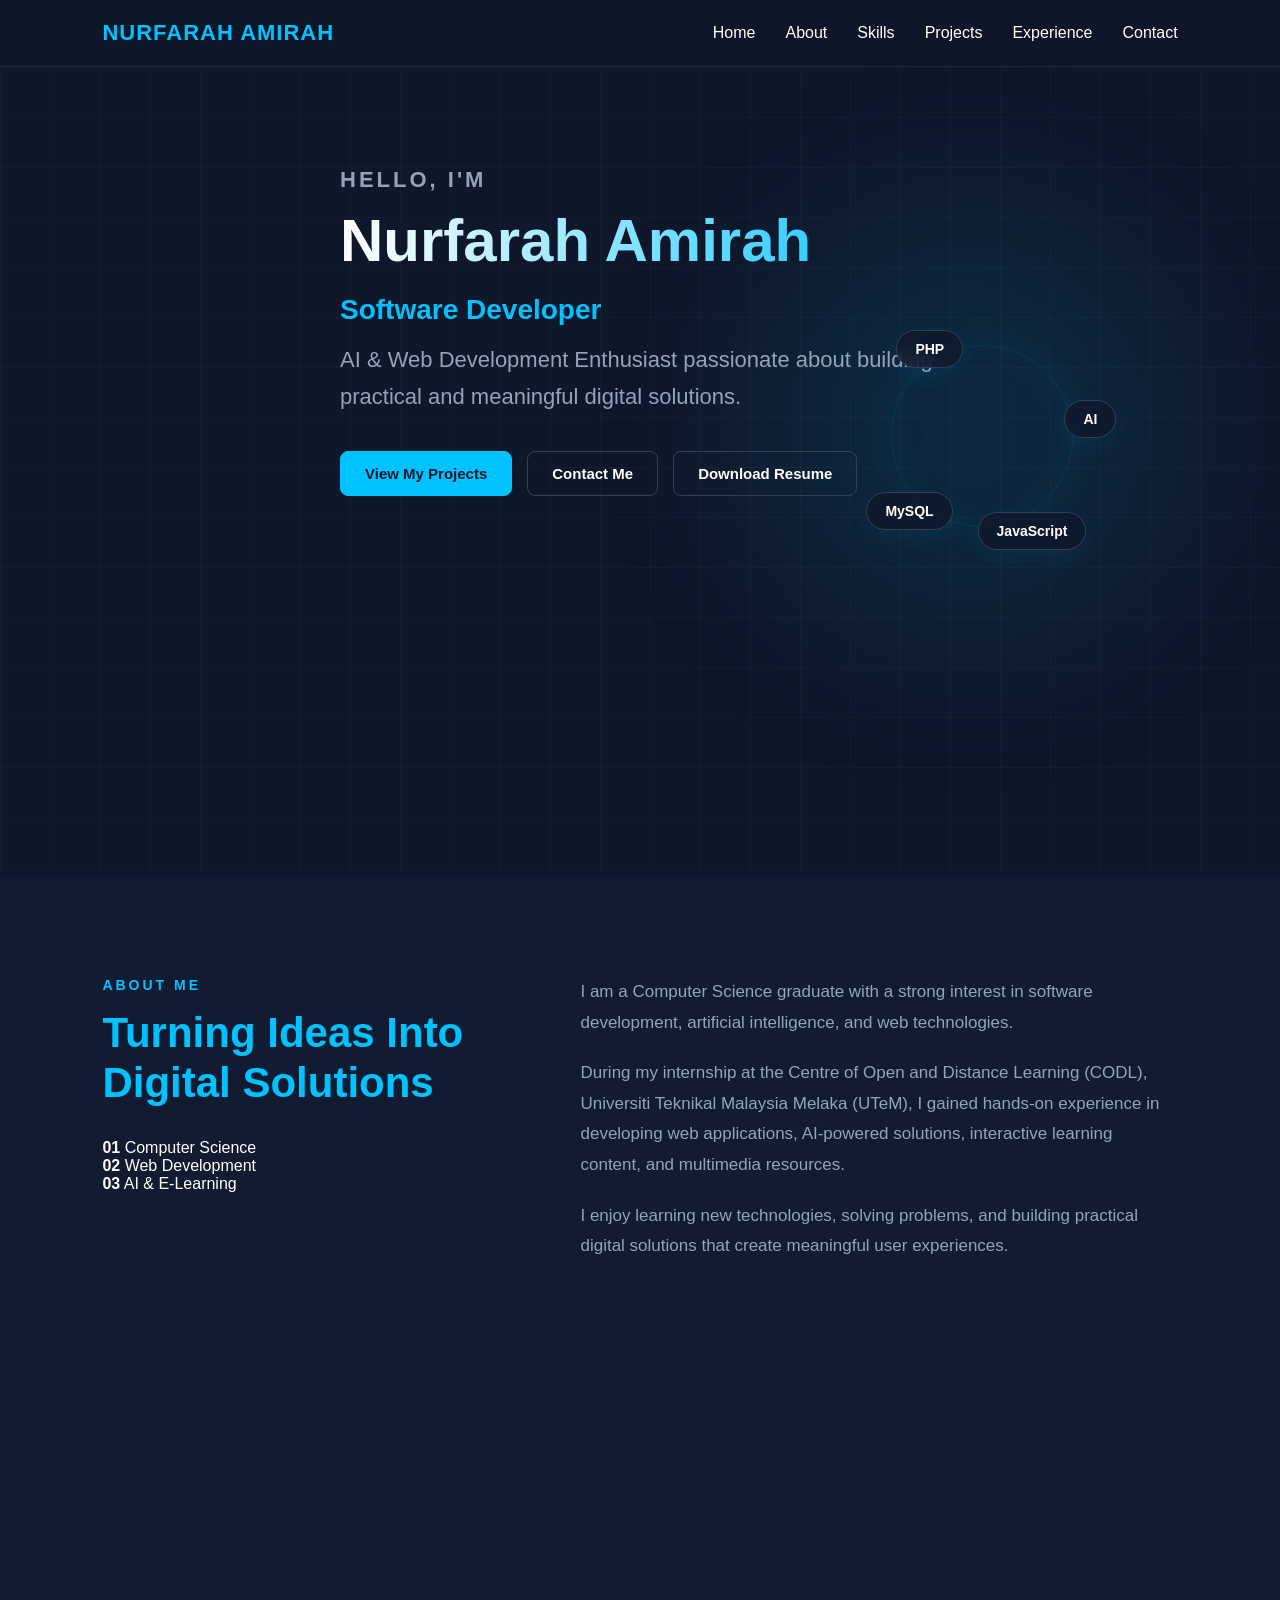
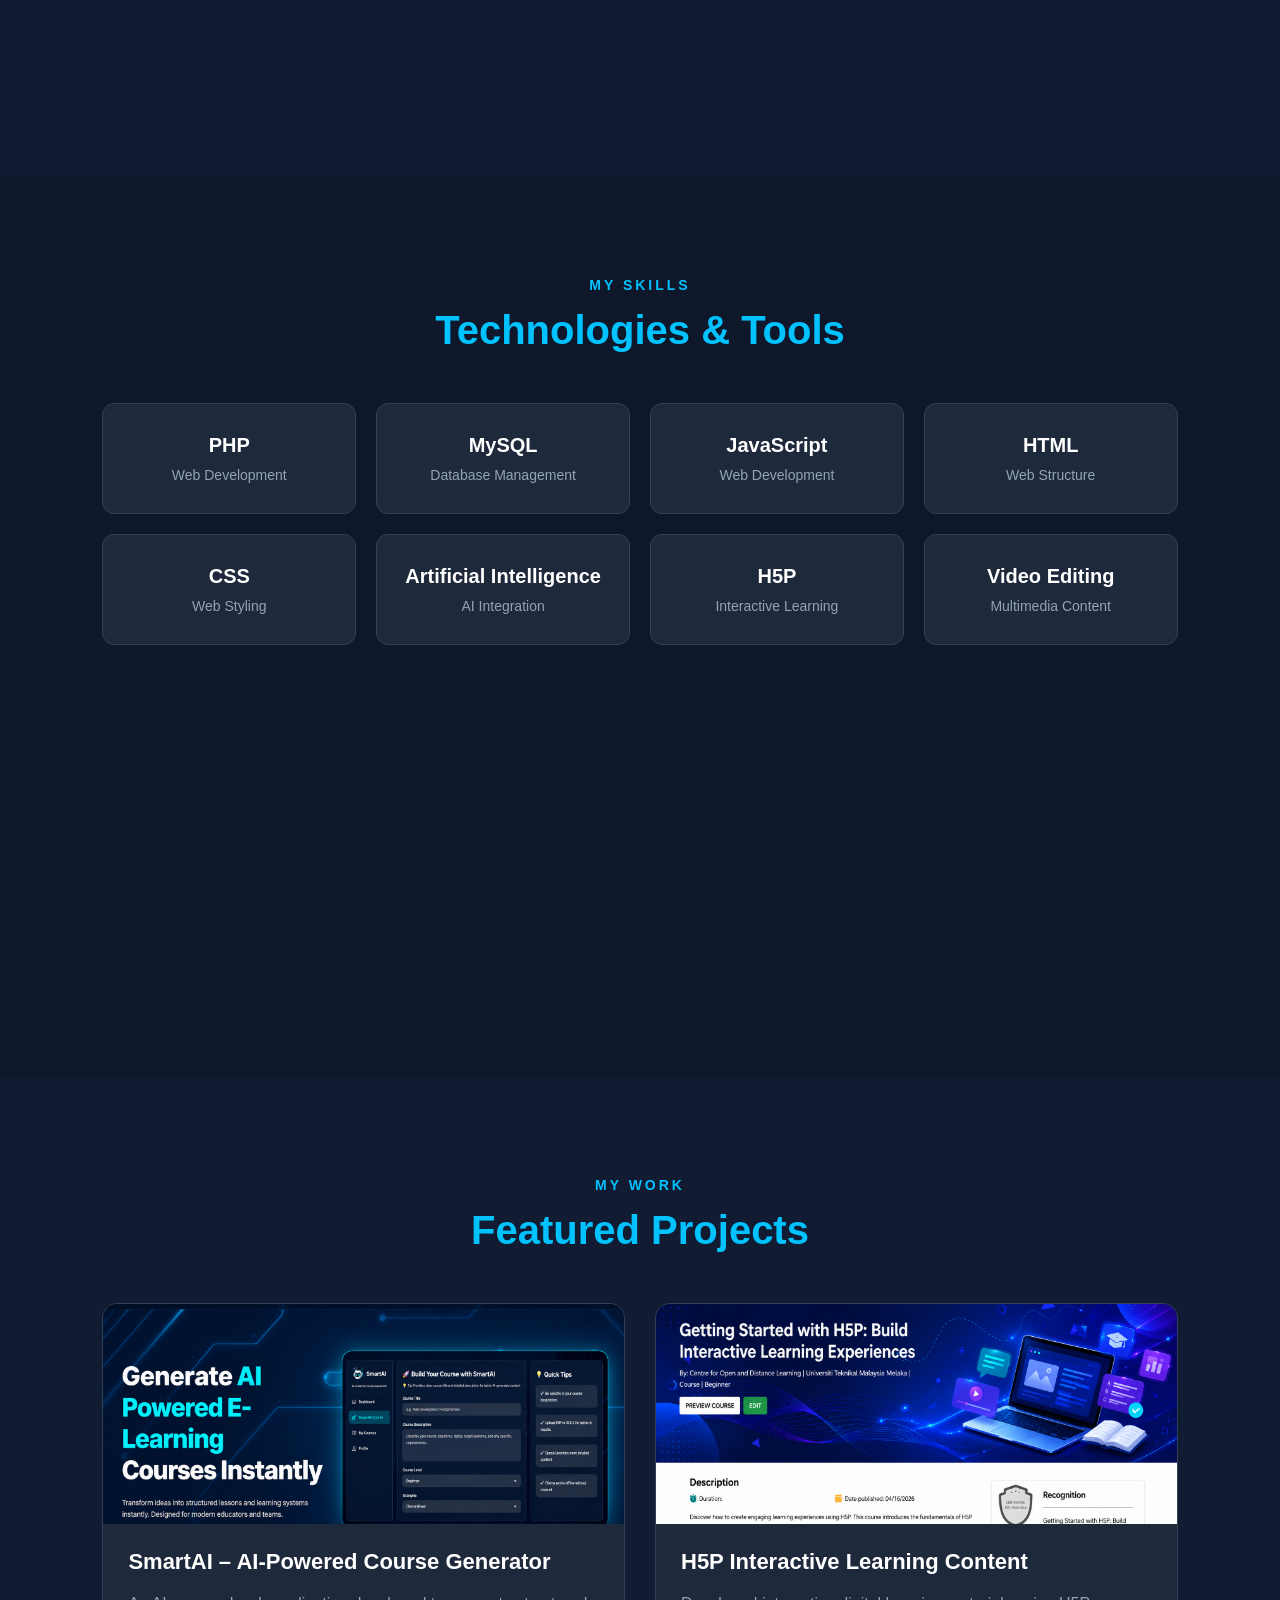
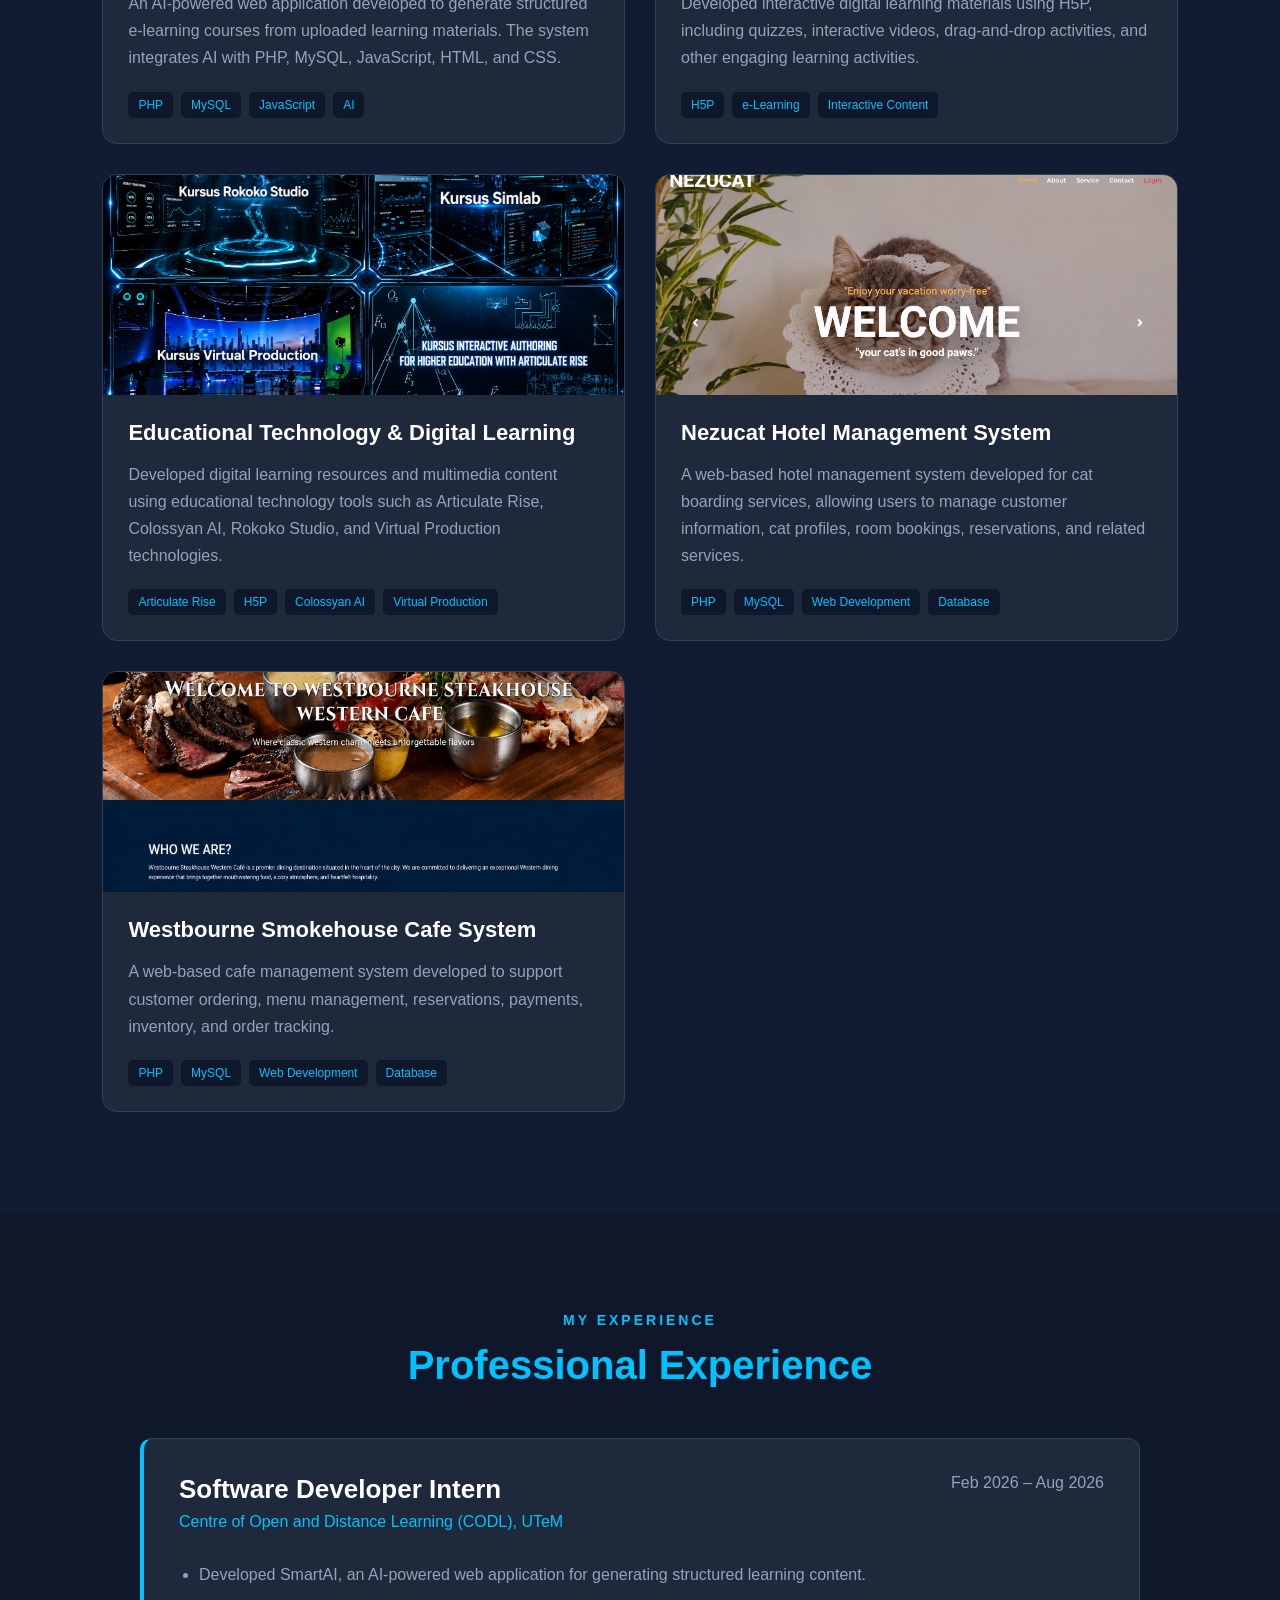
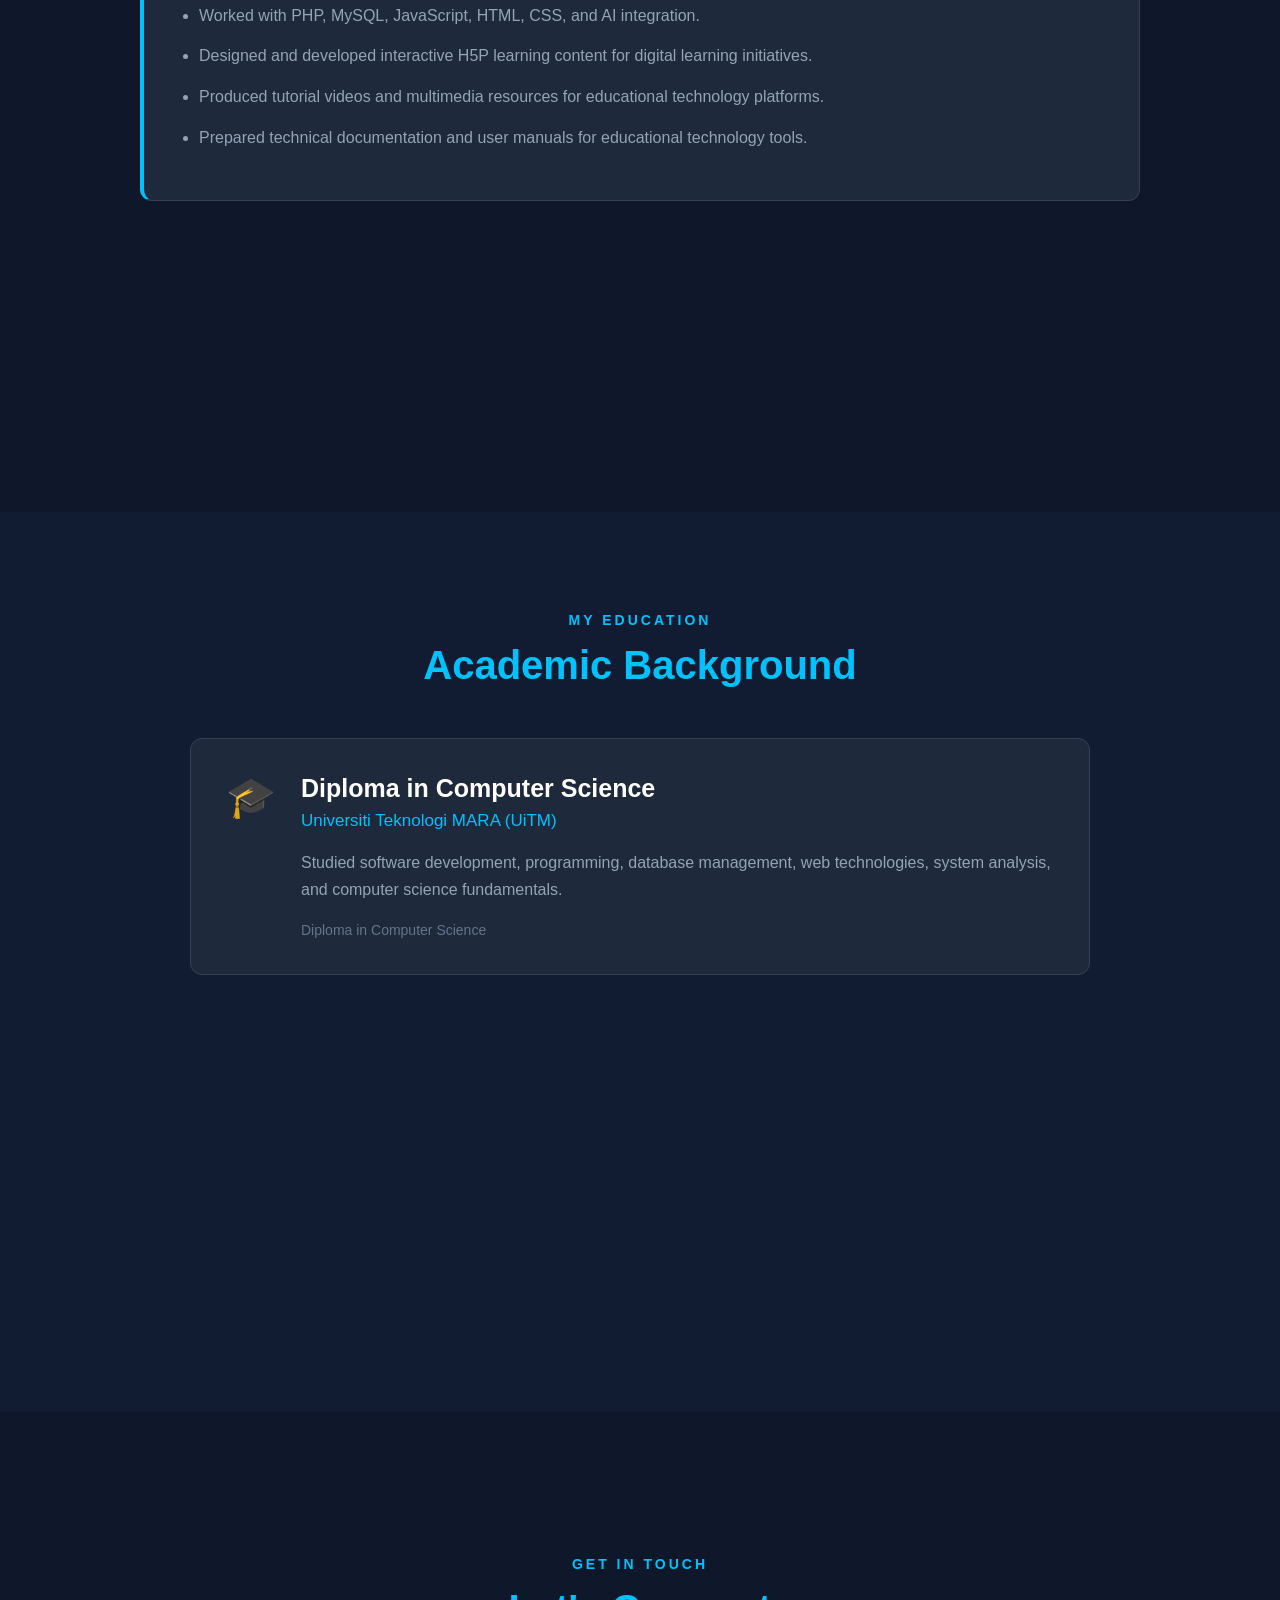
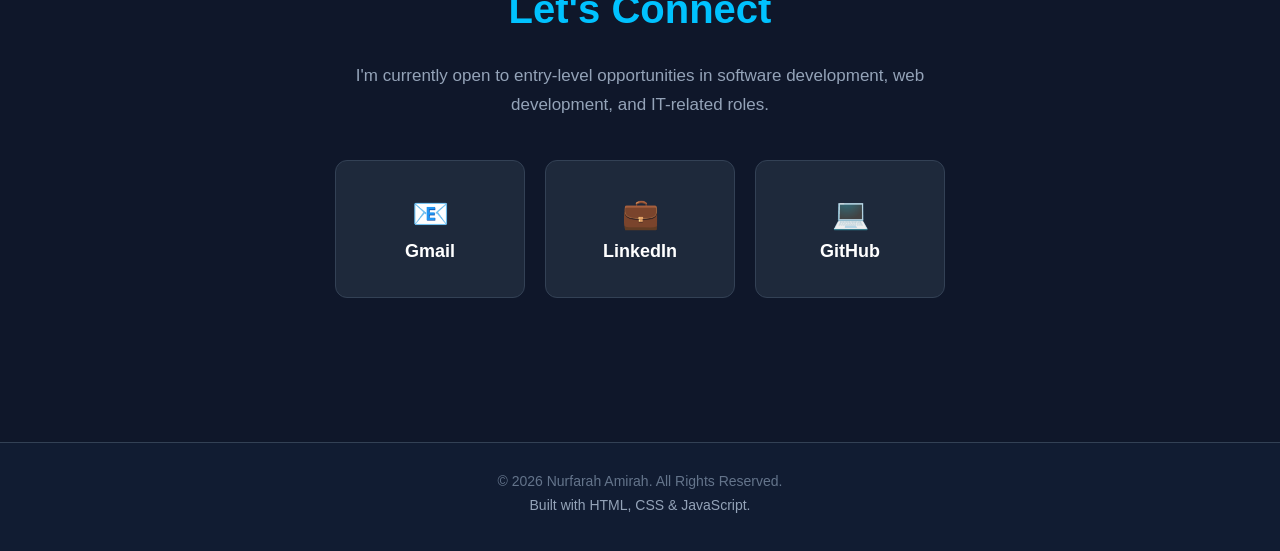
==== commit 65d9410c: "Update index.html" ====
--- a/index.html
+++ b/index.html
@@ -66,45 +66,60 @@
         </div>
     </section>
 
-
     <!-- ABOUT -->
-    <section id="about">
-
-        <div class="about-content">
-
-            <div class="about-title">
-
-                <p class="section-label">ABOUT ME</p>
-
-                <h2>Turning Ideas Into Digital Solutions</h2>
-
+<section id="about">
+
+    <div class="about-content">
+
+        <div class="about-title">
+
+            <p class="section-label">ABOUT ME</p>
+
+            <h2>Turning Ideas Into Digital Solutions</h2>
+
+            <div class="about-stats">
+                <div class="about-stat">
+                    <strong>01</strong>
+                    <span>Computer Science</span>
+                </div>
+
+                <div class="about-stat">
+                    <strong>02</strong>
+                    <span>Web Development</span>
+                </div>
+
+                <div class="about-stat">
+                    <strong>03</strong>
+                    <span>AI & E-Learning</span>
+                </div>
             </div>
 
-
-            <div class="about-text">
-
-                <p>
-                    I am a Computer Science graduate with a strong interest in
-                    software development, artificial intelligence, and web technologies.
-                </p>
-
-                <p>
-                    During my internship at the Centre of Open and Distance Learning
-                    (CODL), Universiti Teknikal Malaysia Melaka (UTeM), I gained
-                    hands-on experience in developing web applications, AI-powered
-                    solutions, interactive learning content, and multimedia resources.
-                </p>
-
-                <p>
-                    I enjoy learning new technologies, solving problems, and building
-                    practical digital solutions that create meaningful user experiences.
-                </p>
-
-            </div>
-
-        </div>
-
-    </section>
+        </div>
+
+        <div class="about-text">
+
+            <p>
+                I am a Computer Science graduate with a strong interest in
+                software development, artificial intelligence, and web technologies.
+            </p>
+
+            <p>
+                During my internship at the Centre of Open and Distance Learning
+                (CODL), Universiti Teknikal Malaysia Melaka (UTeM), I gained
+                hands-on experience in developing web applications, AI-powered
+                solutions, interactive learning content, and multimedia resources.
+            </p>
+
+            <p>
+                I enjoy learning new technologies, solving problems, and building
+                practical digital solutions that create meaningful user experiences.
+            </p>
+
+        </div>
+
+    </div>
+
+</section>
 
 
     <!-- SKILLS -->
--- a/style.css
+++ b/style.css
@@ -95,13 +95,28 @@
 #home::before {
     content: "";
     position: absolute;
-    width: 500px;
-    height: 500px;
-    background: rgba(0, 194, 255, 0.08);
+    width: 420px;
+    height: 420px;
+    background: rgba(0, 194, 255, 0.10);
     border-radius: 50%;
-    filter: blur(100px);
-    top: 10%;
-    right: -150px;
+    filter: blur(90px);
+    top: 18%;
+    right: 8%;
+    pointer-events: none;
+}
+
+#home .tech-badges::before {
+    content: "";
+    position: absolute;
+    width: 180px;
+    height: 180px;
+    border: 1px solid rgba(0, 194, 255, 0.12);
+    border-radius: 50%;
+    top: 35px;
+    left: 45px;
+    box-shadow:
+        0 0 40px rgba(0, 194, 255, 0.08),
+        inset 0 0 40px rgba(0, 194, 255, 0.05);
     pointer-events: none;
 }
 
@@ -788,6 +803,68 @@
     color: #0F172A;
 }
 
+.tech-badges {
+    position: absolute;
+    right: 12%;
+    top: 30%;
+    width: 280px;
+    height: 250px;
+    pointer-events: none;
+    z-index: 2;
+}
+
+.tech-badge {
+    position: absolute;
+    padding: 10px 18px;
+    border: 1px solid #334155;
+    border-radius: 30px;
+    background: rgba(15, 23, 42, 0.75);
+    backdrop-filter: blur(8px);
+    color: #FFFFFF;
+    font-size: 14px;
+    font-weight: 600;
+    box-shadow: 0 8px 25px rgba(0, 194, 255, 0.08);
+    animation: floatBadge 4s ease-in-out infinite;
+}
+
+.badge-php {
+    top: 20px;
+    left: 50px;
+}
+
+.badge-ai {
+    top: 90px;
+    right: 10px;
+    animation-delay: 0.8s;
+}
+
+.badge-mysql {
+    bottom: 30px;
+    left: 20px;
+    animation-delay: 1.6s;
+}
+
+.badge-js {
+    bottom: 10px;
+    right: 40px;
+    animation-delay: 2.4s;
+}
+
+.tech-badge:hover {
+    border-color: #00C2FF;
+    box-shadow: 0 8px 30px rgba(0, 194, 255, 0.2);
+}
+
+@keyframes floatBadge {
+    0%, 100% {
+        transform: translateY(0);
+    }
+
+    50% {
+        transform: translateY(-10px);
+    }
+}
+
 /* Mobile Improvements */
 
 @media (max-width: 480px) {
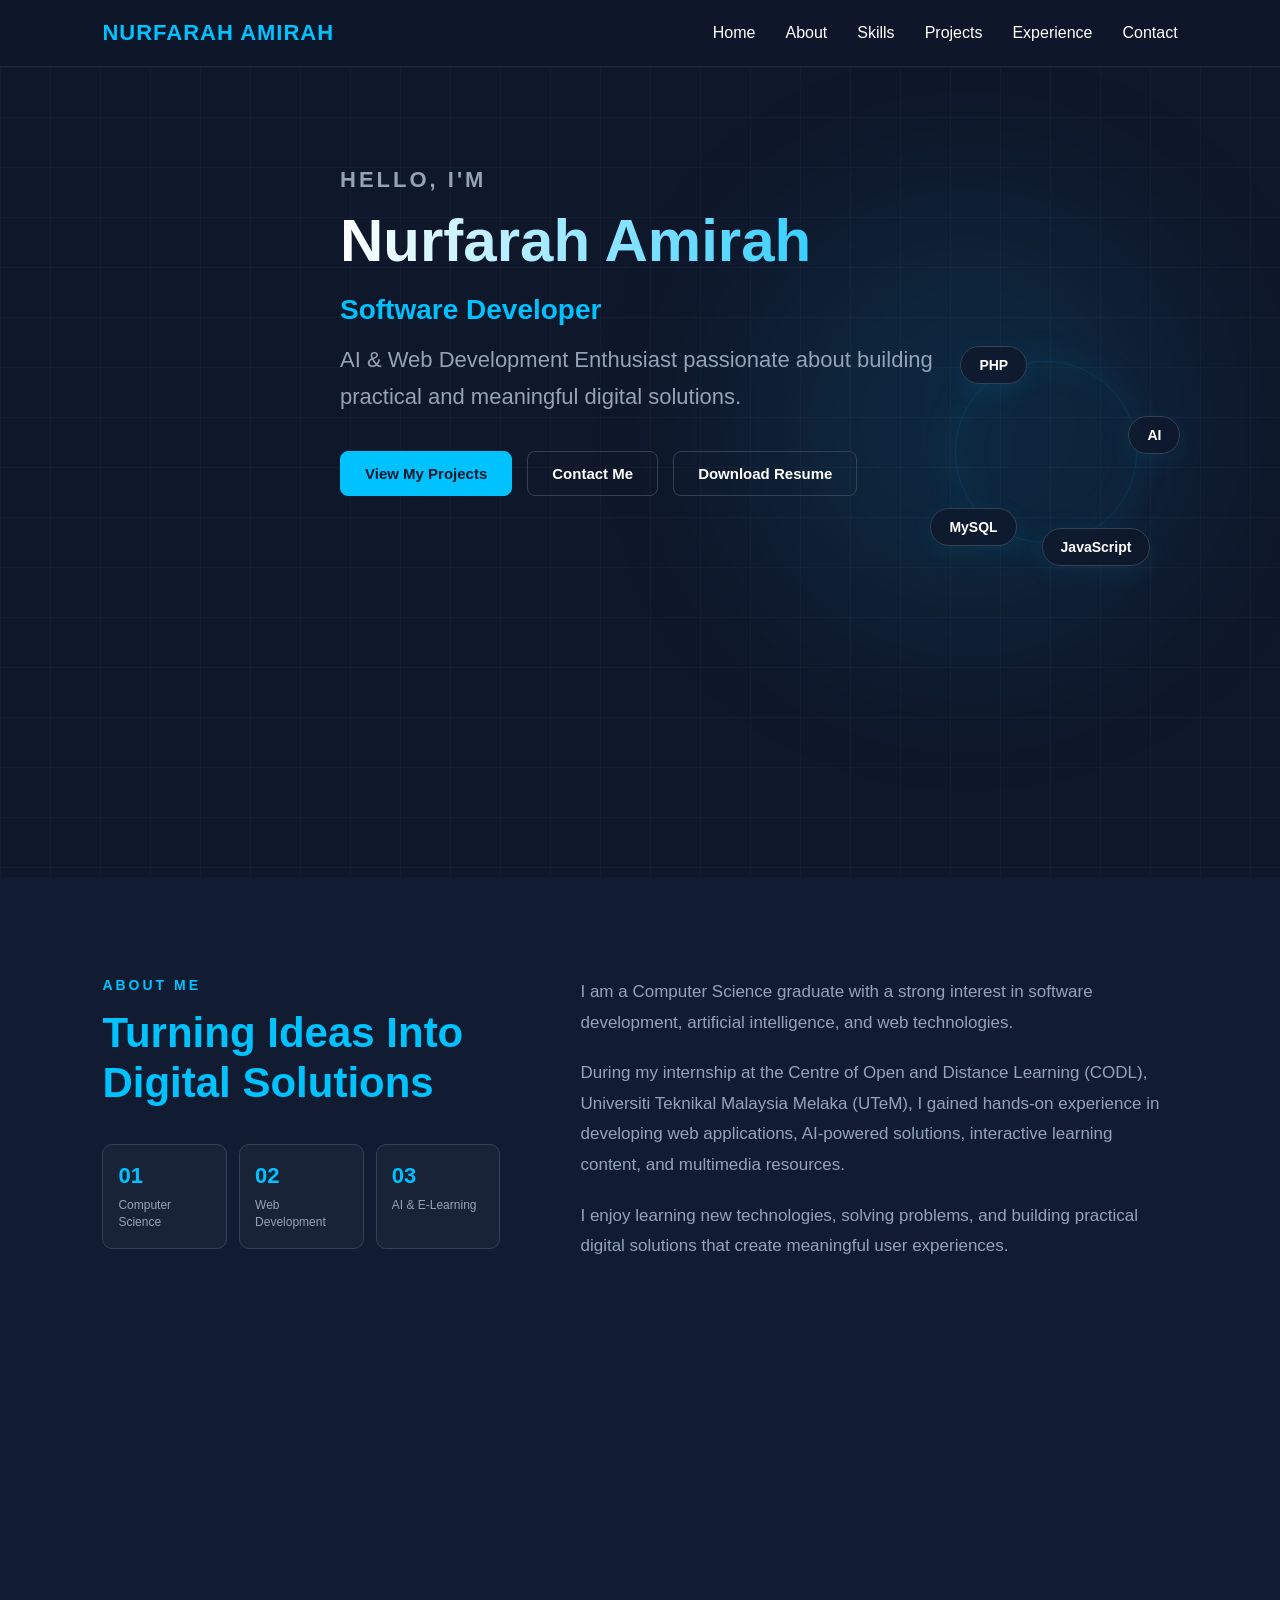
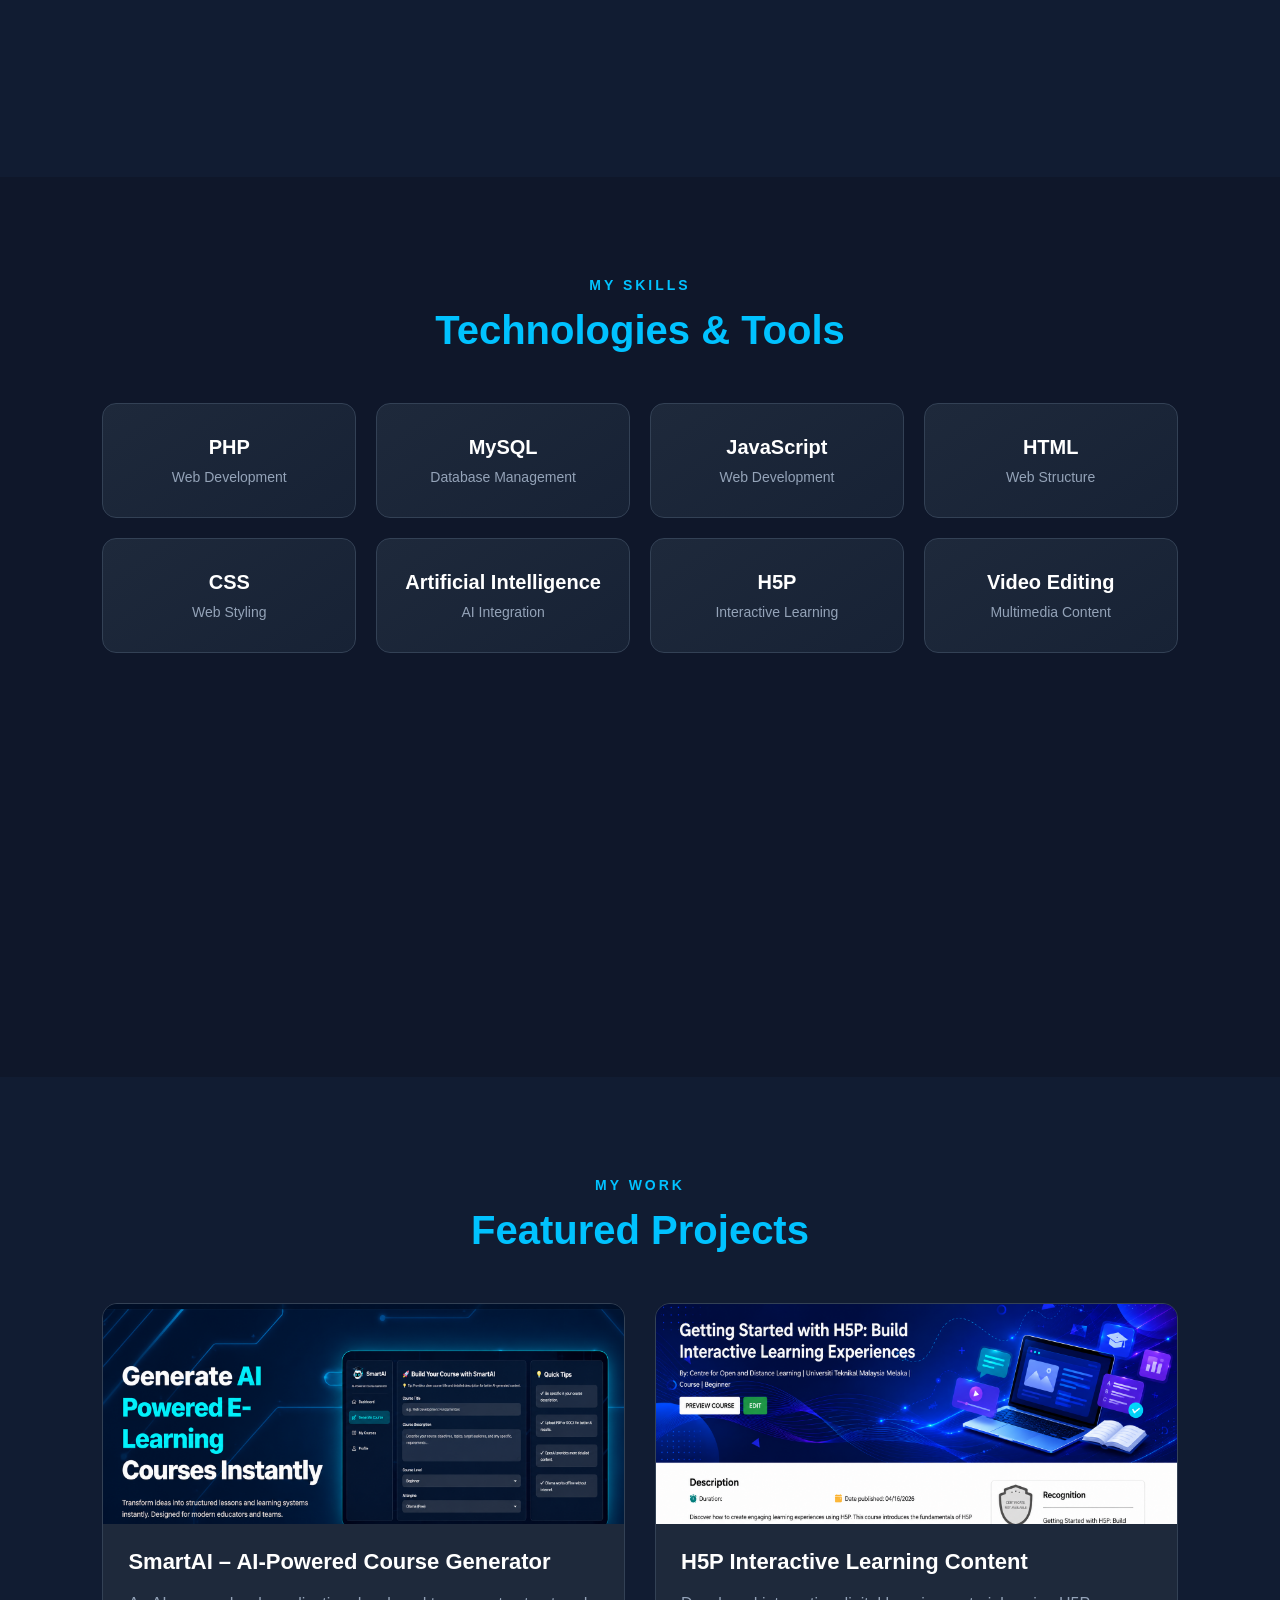
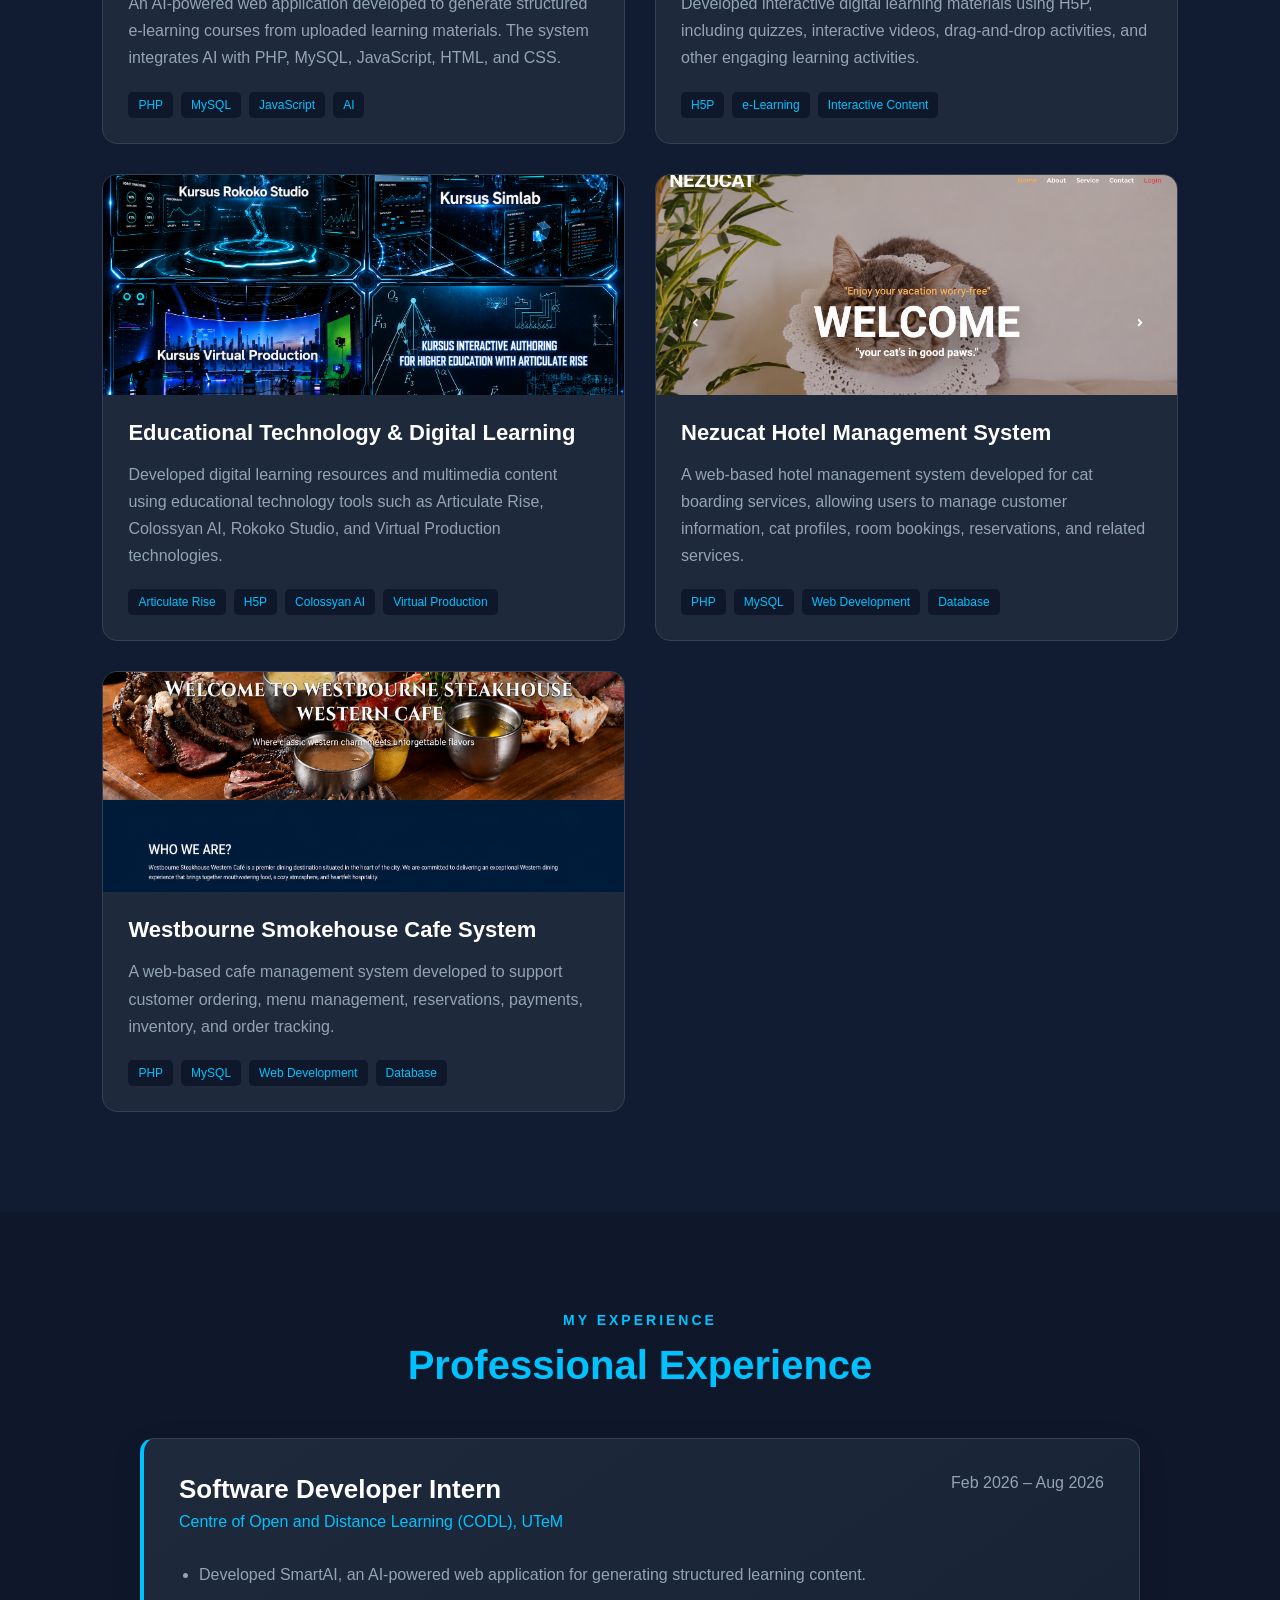
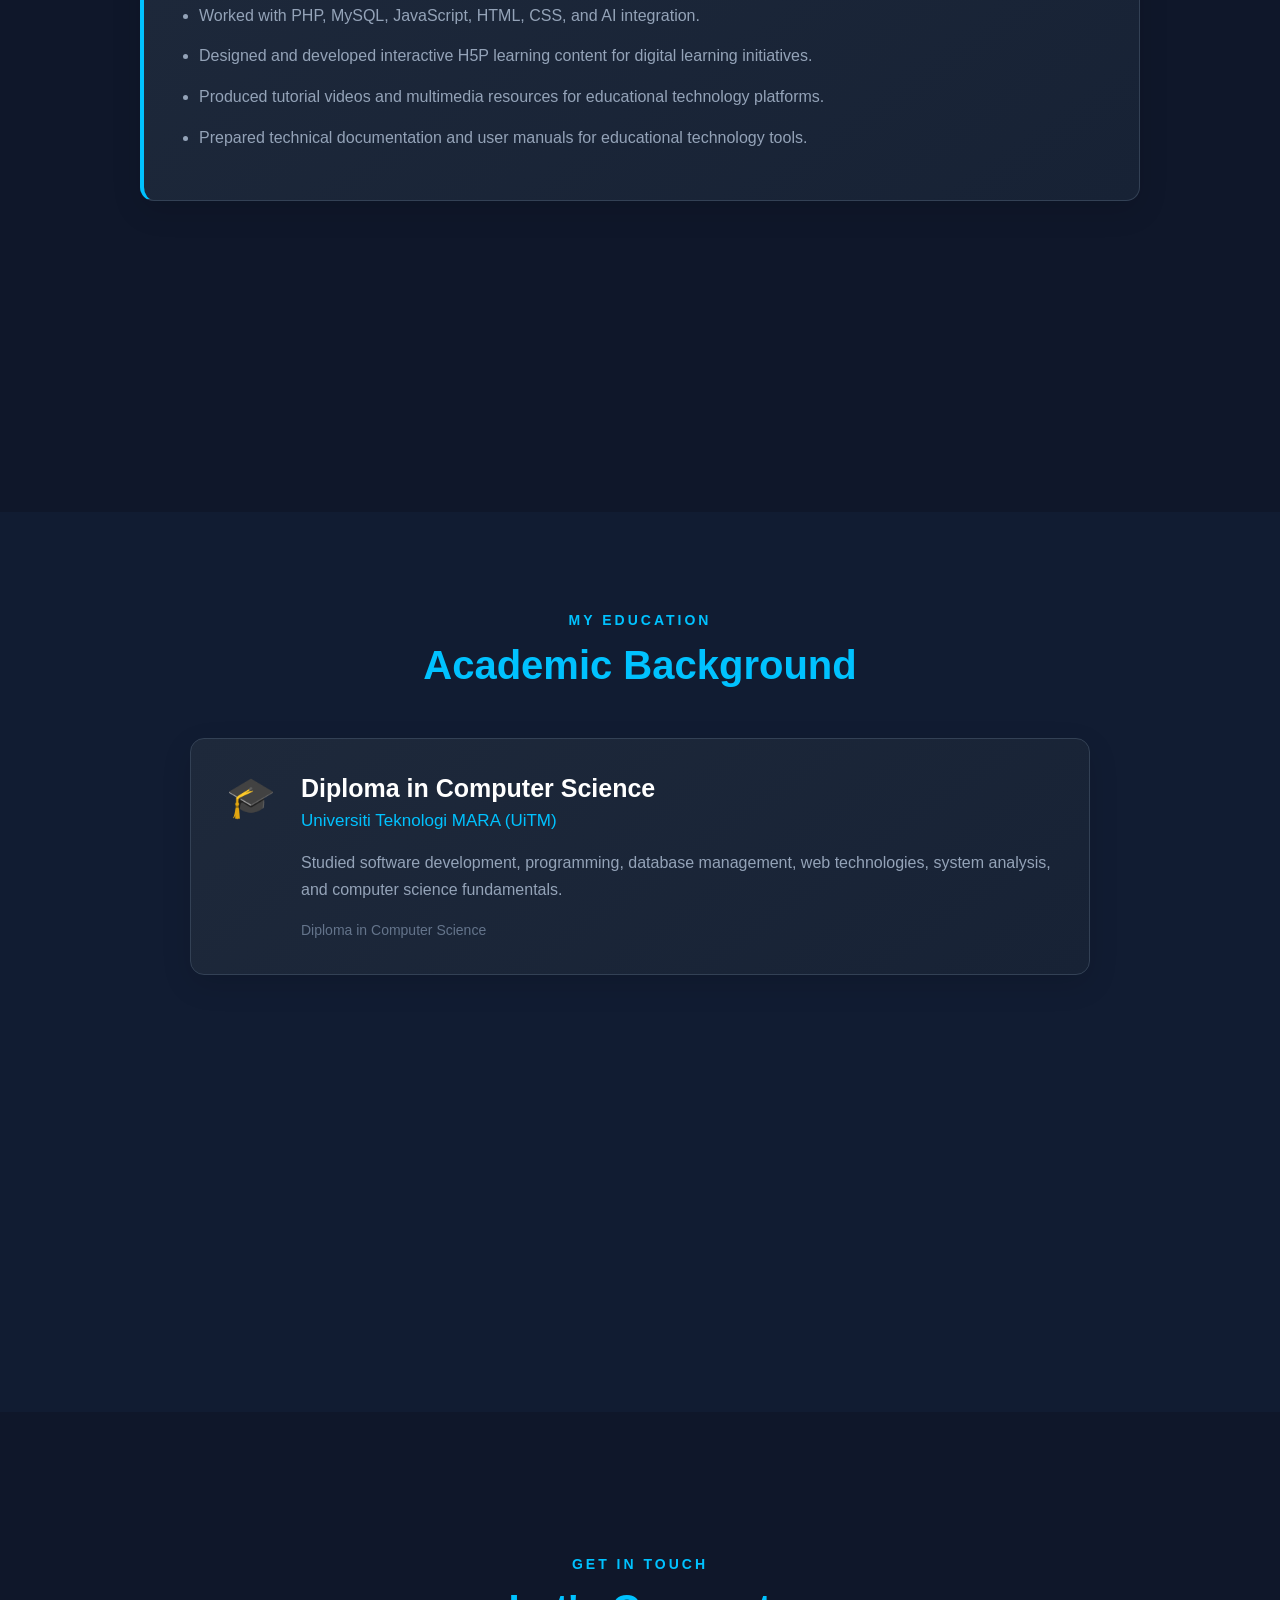
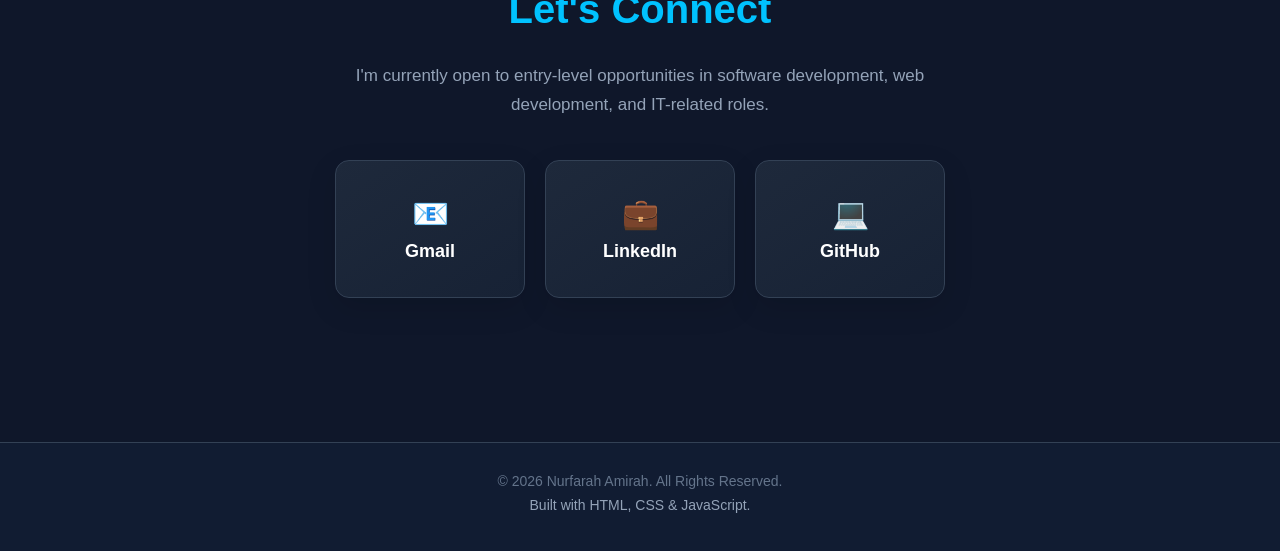
==== commit 2ab71feb: "Update index.html" ====
--- a/index.html
+++ b/index.html
@@ -11,7 +11,9 @@
 
 <header>
     <nav>
-        <div class="logo">NURFARAH AMIRAH</div>
+        <div class="logo">
+            <span>NURFARAH</span> <strong>AMIRAH</strong>
+        </div>
 
         <ul class="nav-links">
             <li><a href="#home">Home</a></li>
--- a/style.css
+++ b/style.css
@@ -274,11 +274,17 @@
 }
 
 .skill-card {
-    background-color: #1E293B;
-    padding: 30px 20px;
+    position: relative;
+    background: linear-gradient(
+        145deg,
+        #1E293B,
+        #172235
+    );
+    padding: 32px 22px;
     border: 1px solid #334155;
-    border-radius: 12px;
-    transition: 0.3s;
+    border-radius: 14px;
+    transition: all 0.3s ease;
+    overflow: hidden;
 }
 
 .skill-card h3 {
@@ -294,6 +300,7 @@
 .skill-card:hover {
     transform: translateY(-8px);
     border-color: #00C2FF;
+    box-shadow: 0 12px 35px rgba(0, 194, 255, 0.12);
 }
 
 /* Projects Section */
@@ -327,6 +334,7 @@
 .project-card:hover {
     transform: translateY(-8px);
     border-color: #00C2FF;
+    box-shadow: 0 15px 35px rgba(0, 194, 255, 0.12);
 }
 
 .project-card,
@@ -358,6 +366,11 @@
     height: 100%;
     object-fit: cover;
     display: block;
+    transition: transform 0.4s ease;
+}
+
+.project-card:hover .project-image img {
+    transform: scale(1.05);
 }
 
 .project-image span {
@@ -369,6 +382,11 @@
 
 .project-info {
     padding: 25px;
+    transition: transform 0.3s ease;
+}
+
+.project-card:hover .project-info {
+    transform: translateY(-3px);
 }
 
 .project-info h3 {
@@ -416,11 +434,23 @@
 }
 
 .experience-card {
-    background-color: #1E293B;
+    background: linear-gradient(
+        145deg,
+        #1E293B,
+        #172235
+    );
     border: 1px solid #334155;
     border-left: 4px solid #00C2FF;
-    border-radius: 12px;
+    border-radius: 14px;
     padding: 35px;
+    box-shadow: 0 10px 30px rgba(0, 0, 0, 0.12);
+    transition: all 0.3s ease;
+}
+
+.experience-card:hover {
+    transform: translateY(-5px);
+    border-color: #00C2FF;
+    box-shadow: 0 15px 35px rgba(0, 194, 255, 0.10);
 }
 
 .experience-header {
@@ -478,10 +508,22 @@
     display: flex;
     align-items: flex-start;
     gap: 25px;
-    background-color: #1E293B;
+    background: linear-gradient(
+        145deg,
+        #1E293B,
+        #172235
+    );
     border: 1px solid #334155;
-    border-radius: 12px;
+    border-radius: 14px;
     padding: 35px;
+    transition: all 0.3s ease;
+    box-shadow: 0 10px 30px rgba(0, 0, 0, 0.12);
+}
+
+.education-card:hover {
+    transform: translateY(-5px);
+    border-color: #00C2FF;
+    box-shadow: 0 15px 35px rgba(0, 194, 255, 0.10);
 }
 
 .education-icon {
@@ -567,19 +609,23 @@
 .contact-card {
     width: 190px;
     padding: 35px 25px;
-    background-color: #1E293B;
+    background: linear-gradient(
+        145deg,
+        #1E293B,
+        #172235
+    );
     border: 1px solid #334155;
-    border-radius: 12px;
+    border-radius: 14px;
     text-decoration: none;
     color: #FFFFFF;
-    transition: transform 0.3s ease, border-color 0.3s ease,
-                box-shadow 0.3s ease;
+    transition: all 0.3s ease;
+    box-shadow: 0 10px 30px rgba(0, 0, 0, 0.12);
 }
 
 .contact-card:hover {
     transform: translateY(-8px);
     border-color: #00C2FF;
-    box-shadow: 0 10px 30px rgba(0, 194, 255, 0.12);
+    box-shadow: 0 15px 35px rgba(0, 194, 255, 0.12);
 }
 
 .contact-card .contact-icon {
@@ -719,8 +765,44 @@
     .contact-card {
     width: 100%;
     max-width: 300px;
-}
-}
+    }
+
+    /* Tech Badges */
+    .tech-badges {
+    position: relative;
+    right: auto;
+    top: auto;
+    width: 100%;
+    height: 140px;
+    margin-top: 10px;
+    }
+
+    .tech-badge {
+    font-size: 11px;
+    padding: 7px 12px;
+    }
+
+    .badge-php {
+    top: 5px;
+    left: 55%;
+    }
+
+    .badge-ai {
+    top: 50px;
+    right: 5%;
+    }
+
+    .badge-mysql {
+    bottom: 5px;
+    left: 20%;
+    }
+
+    .badge-js {
+    bottom: 0;
+    right: 15%;
+    }
+    
+    }
 
 /* Project Button */
 .project-btn {
@@ -805,8 +887,8 @@
 
 .tech-badges {
     position: absolute;
-    right: 12%;
-    top: 30%;
+    right: 7%;
+    top: 32%;
     width: 280px;
     height: 250px;
     pointer-events: none;
@@ -855,6 +937,43 @@
     box-shadow: 0 8px 30px rgba(0, 194, 255, 0.2);
 }
 
+/* About Stats */
+
+.about-stats {
+    display: grid;
+    grid-template-columns: repeat(3, 1fr);
+    gap: 12px;
+    margin-top: 35px;
+}
+
+.about-stat {
+    padding: 18px 15px;
+    background: rgba(30, 41, 59, 0.6);
+    border: 1px solid #334155;
+    border-radius: 10px;
+    transition: 0.3s ease;
+}
+
+.about-stat strong {
+    display: block;
+    color: #00C2FF;
+    font-size: 22px;
+    margin-bottom: 8px;
+}
+
+.about-stat span {
+    display: block;
+    color: #94A3B8;
+    font-size: 12px;
+    line-height: 1.4;
+}
+
+.about-stat:hover {
+    transform: translateY(-5px);
+    border-color: #00C2FF;
+    box-shadow: 0 8px 25px rgba(0, 194, 255, 0.08);
+}
+
 @keyframes floatBadge {
     0%, 100% {
         transform: translateY(0);
@@ -867,7 +986,7 @@
 
 /* Mobile Improvements */
 
-@media (max-width: 480px) {
+@media (max-width: 500px) {
 
     header {
         padding: 18px 5%;
@@ -907,6 +1026,17 @@
         font-size: 32px;
     }
 
+    /* About Stats */
+    .about-stats {
+    grid-template-columns: 1fr;
+    gap: 10px;
+    margin-top: 25px;
+    }
+
+    .about-stat {
+    padding: 15px;
+    }
+    
     /* Skills */
     .skills-grid {
         grid-template-columns: 1fr;
@@ -994,45 +1124,15 @@
 
 /* Navigation Hover */
 .nav-links a {
-    transition: 0.3s ease;
+    display: inline-block;
+    transition: all 0.3s ease;
 }
 
 .nav-links a:hover {
     transform: translateY(-2px);
 }
 
-/* Skill Cards */
-.skill-card {
-    transition: transform 0.3s ease, border-color 0.3s ease,
-                box-shadow 0.3s ease;
-}
-
-.skill-card:hover {
-    transform: translateY(-8px);
-    border-color: #00C2FF;
-    box-shadow: 0 10px 30px rgba(0, 194, 255, 0.12);
-}
-
-/* Project Cards */
-.project-card {
-    transition: transform 0.3s ease, border-color 0.3s ease,
-                box-shadow 0.3s ease;
-}
-
-.project-card:hover {
-    transform: translateY(-8px);
-    border-color: #00C2FF;
-    box-shadow: 0 10px 30px rgba(0, 194, 255, 0.12);
-}
-
-/* Project Images */
-.project-image img {
-    transition: transform 0.5s ease;
-}
-
-.project-card:hover .project-image img {
-    transform: scale(1.04);
-}
+
 
 /* Buttons */
 .btn,
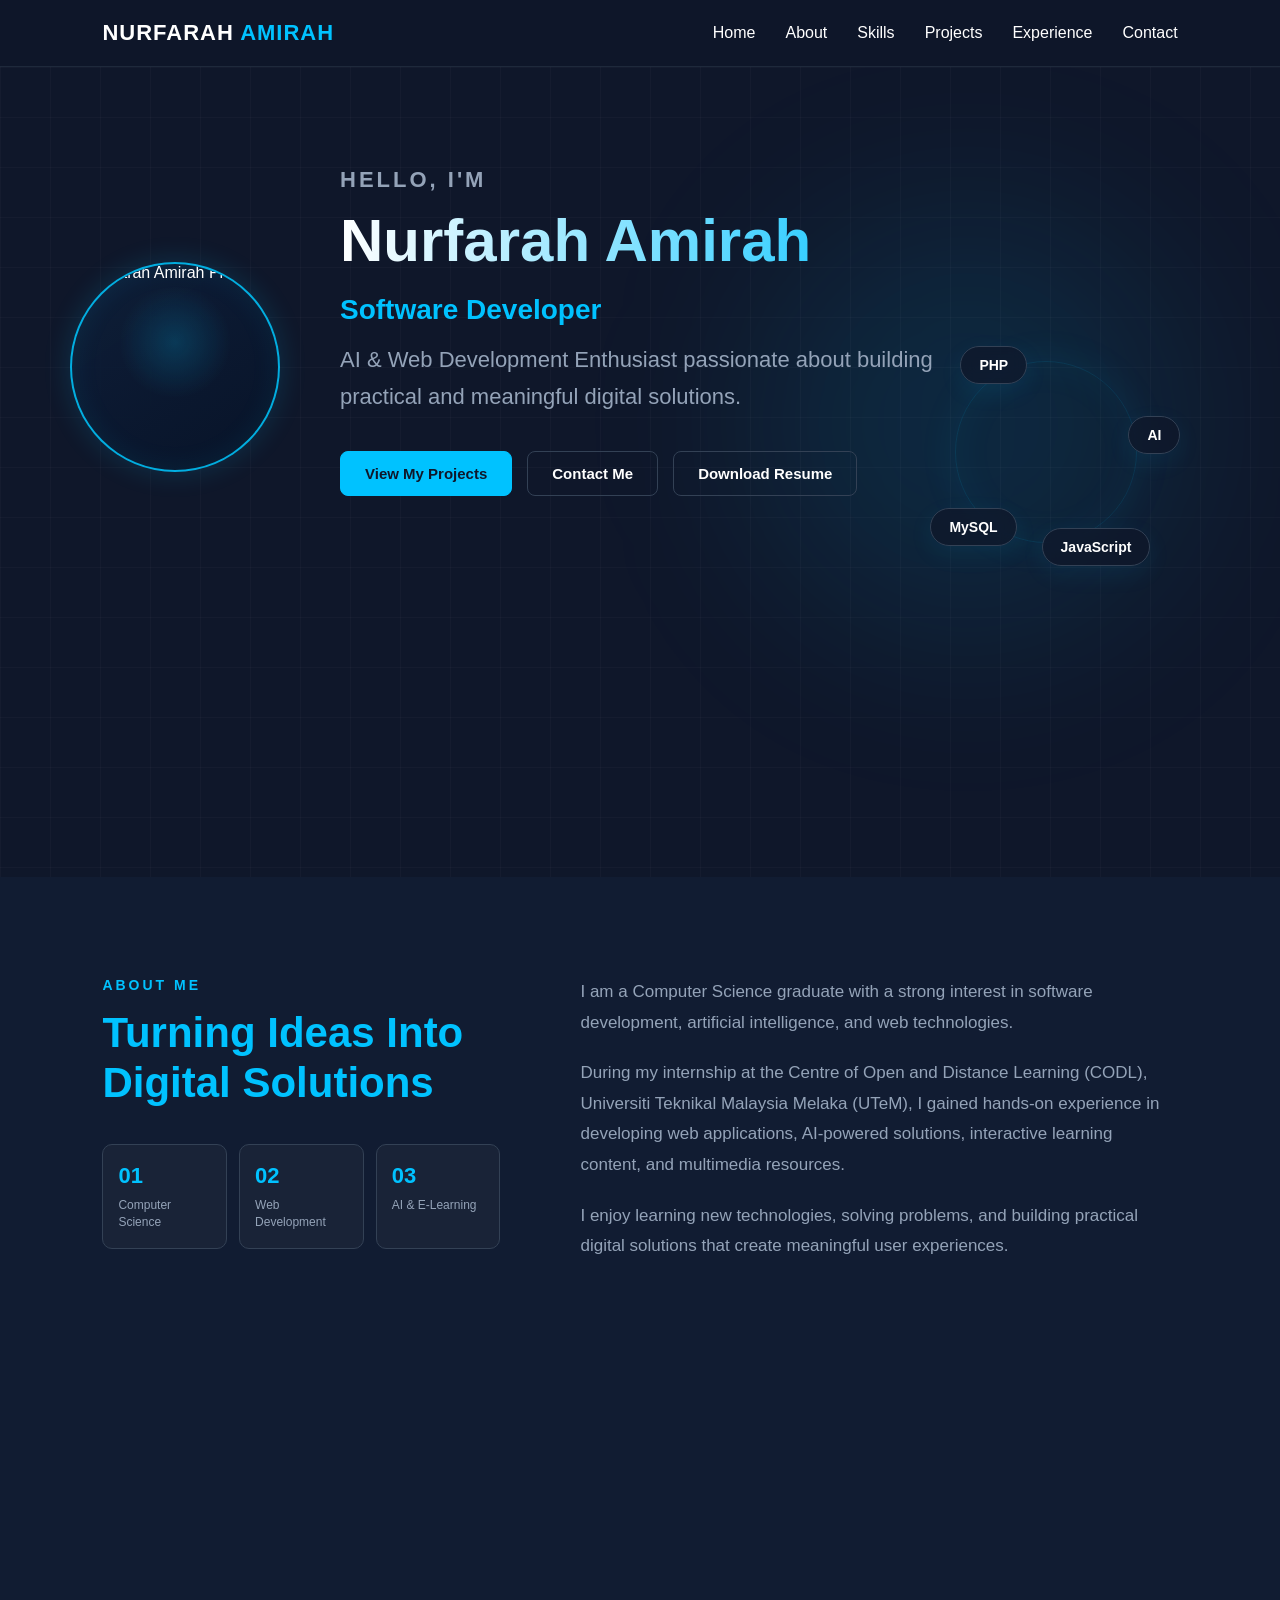
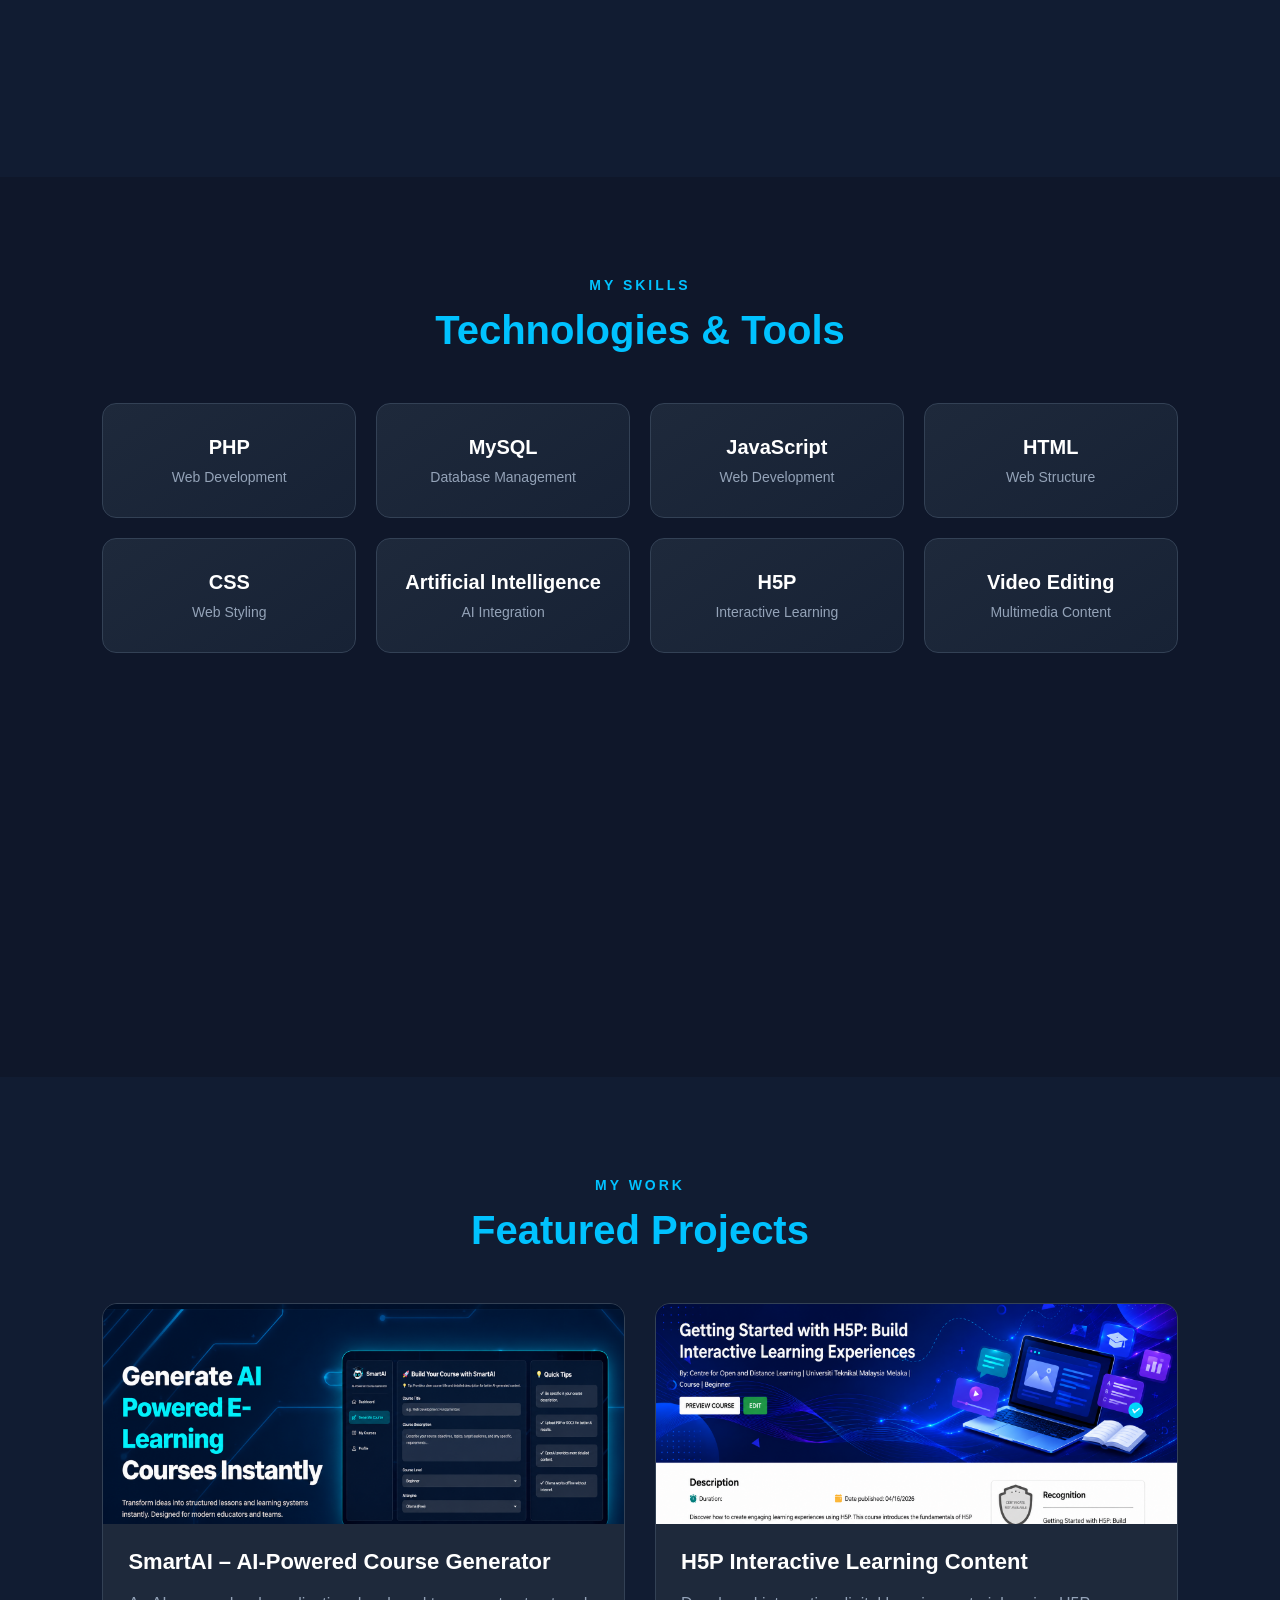
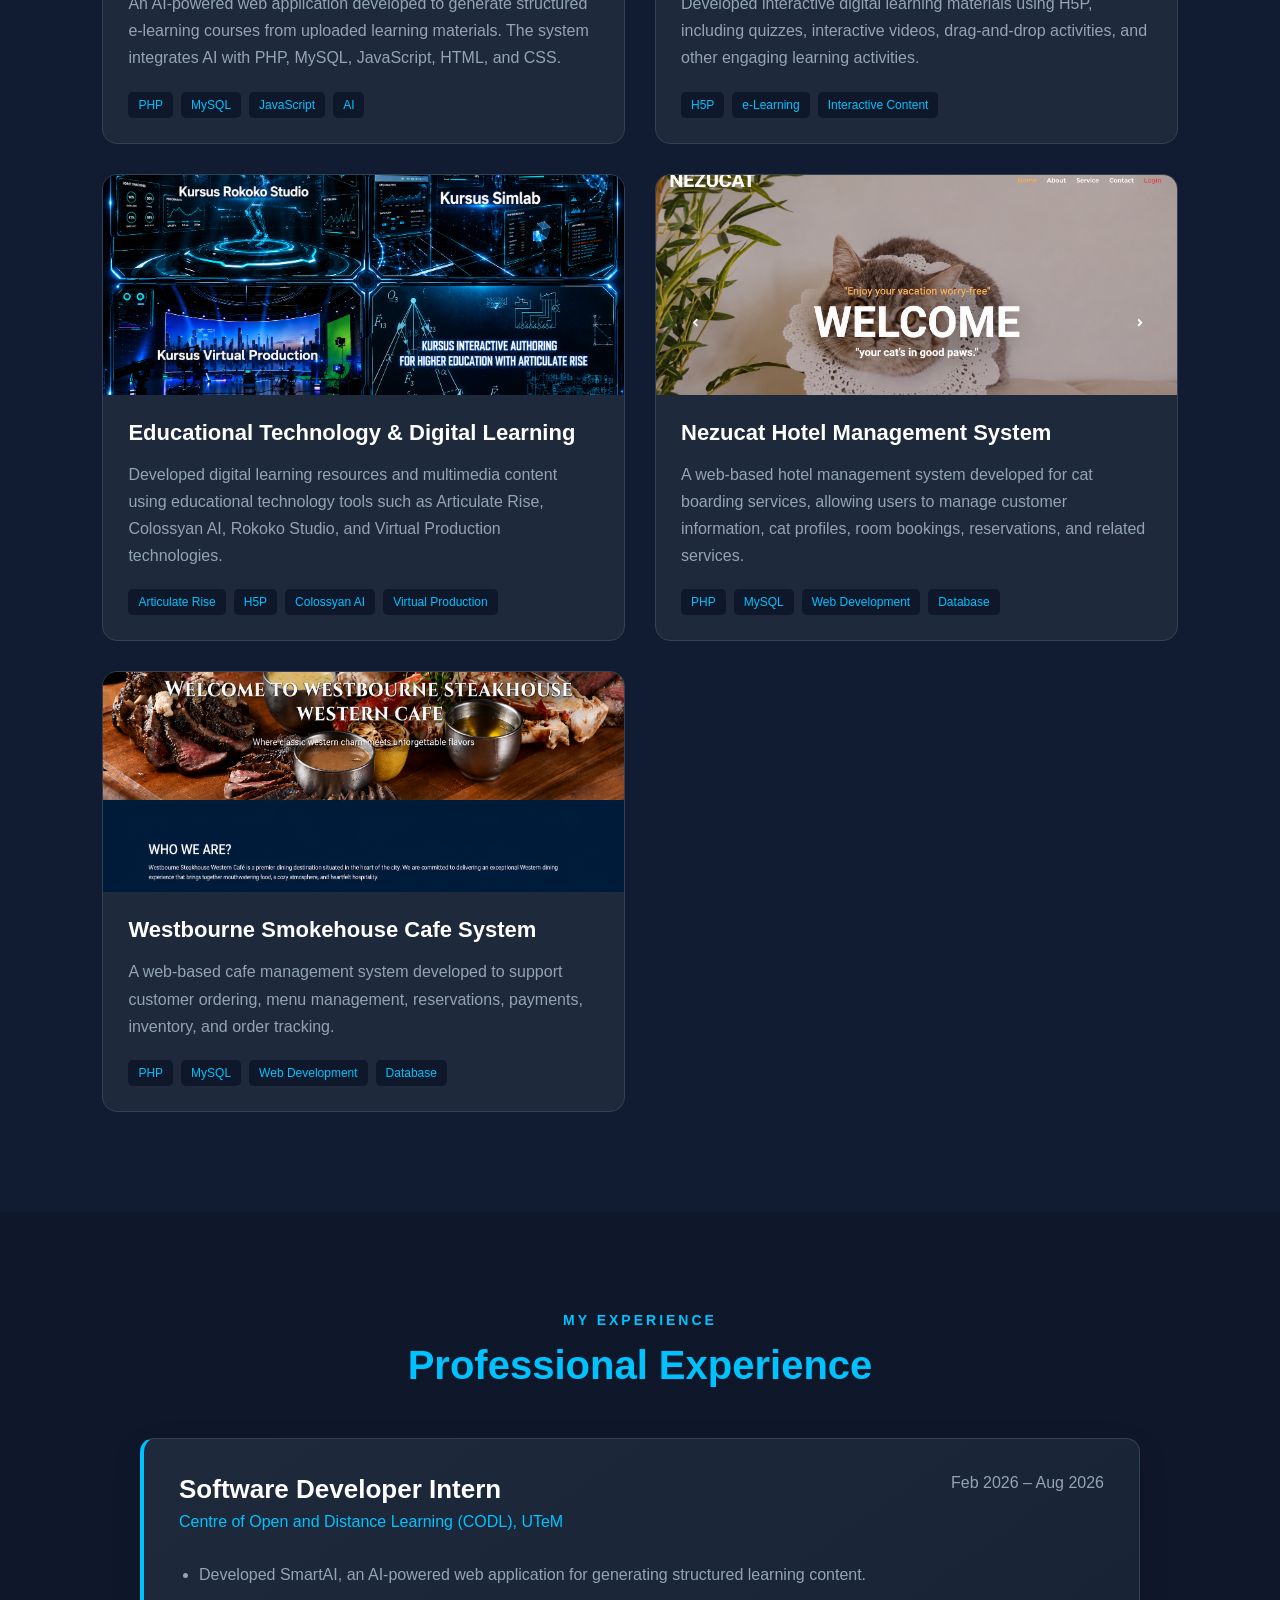
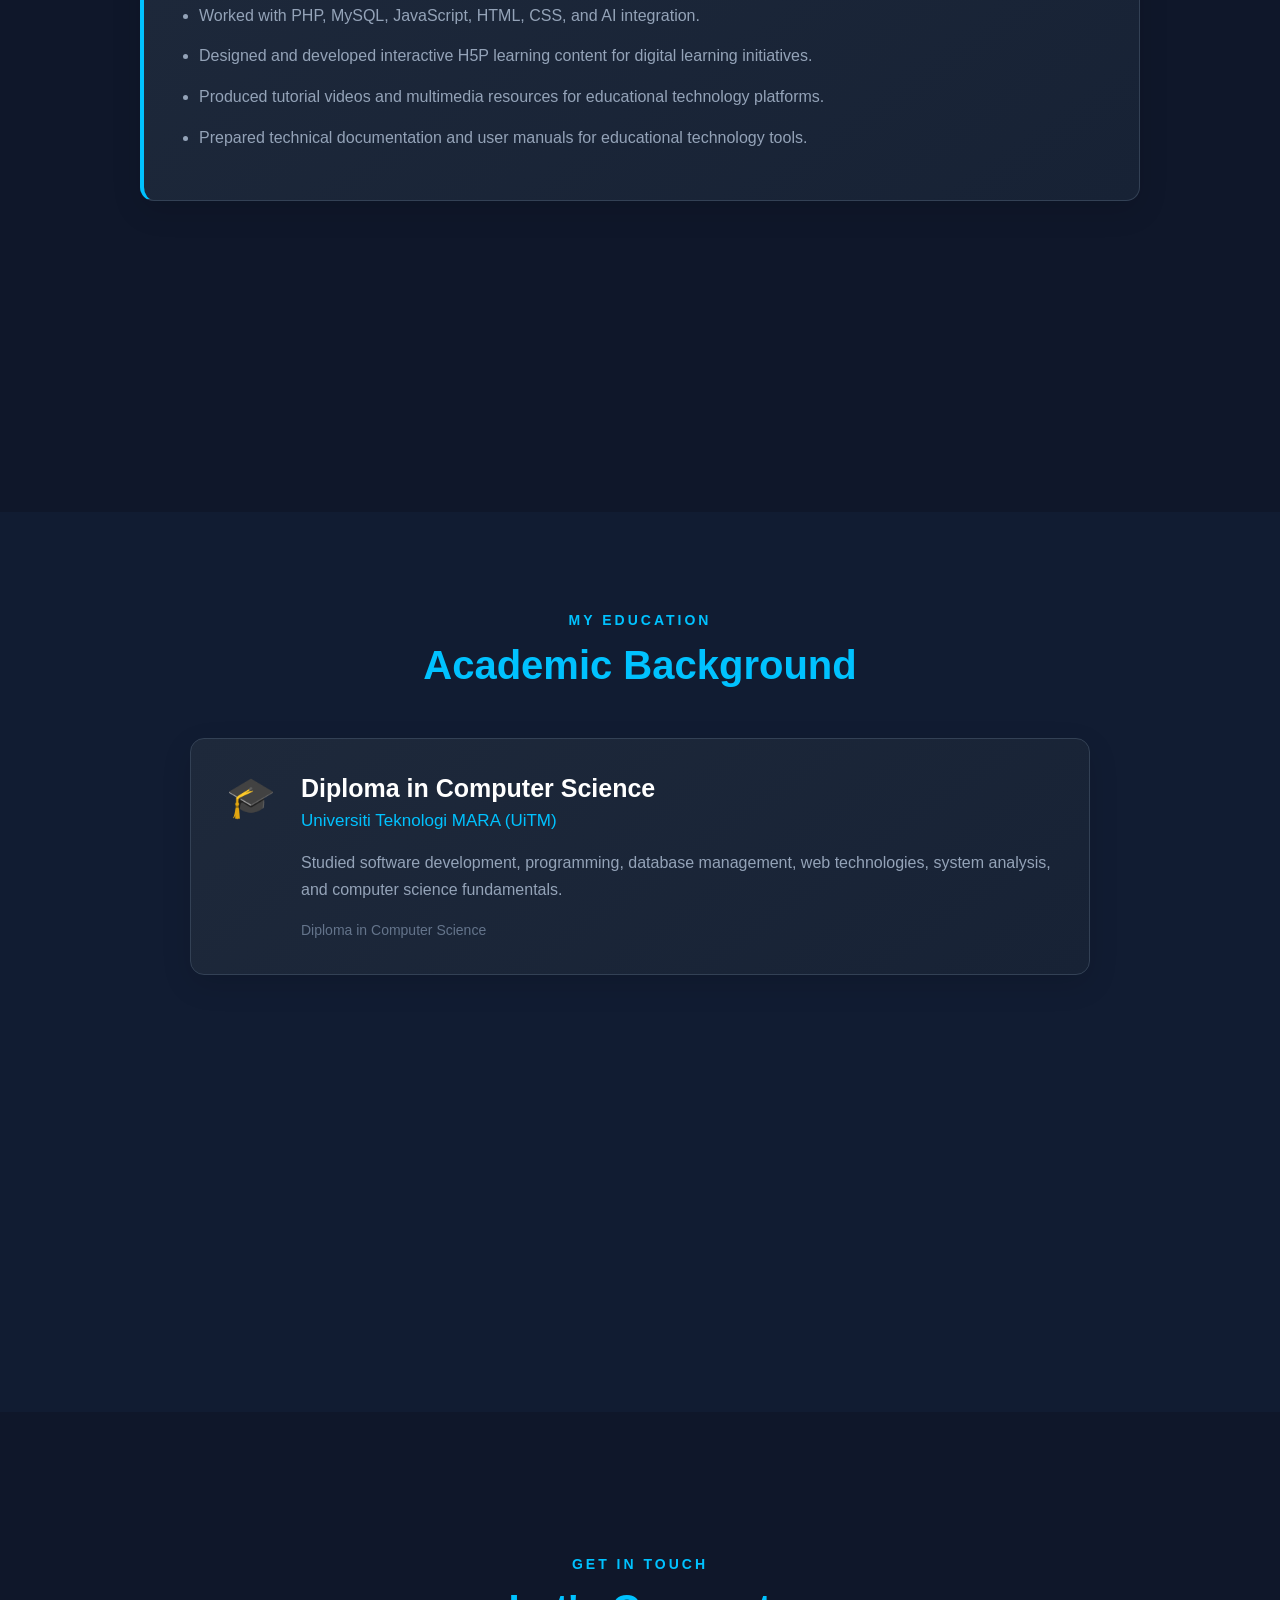
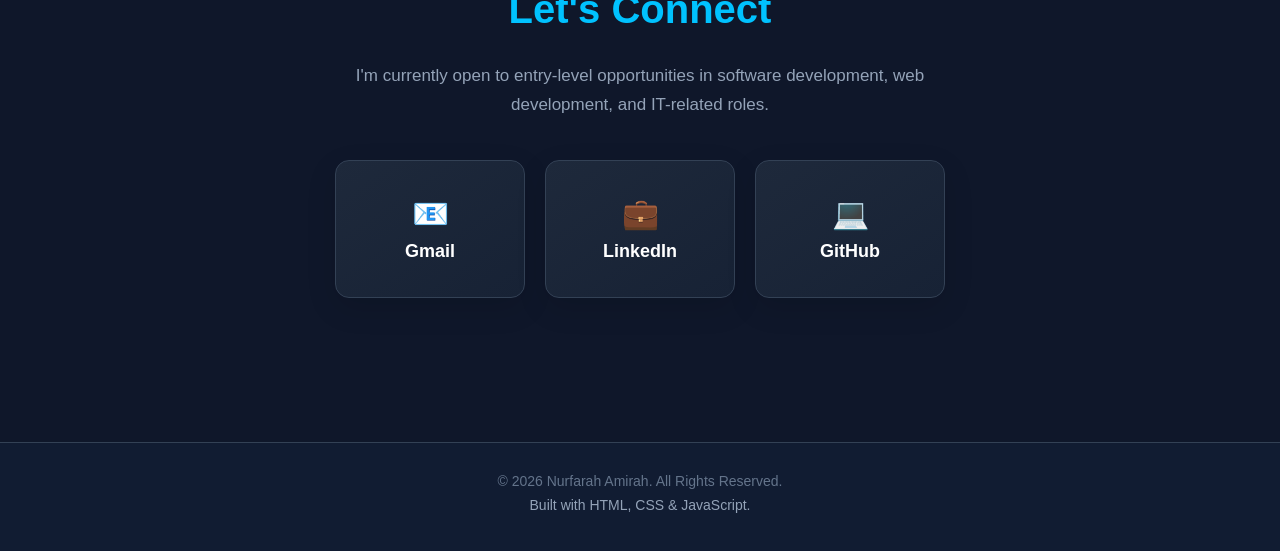
==== commit c858d1fb: "Update index.html" ====
--- a/index.html
+++ b/index.html
@@ -5,6 +5,117 @@
     <meta name="viewport" content="width=device-width, initial-scale=1.0">
     <title>Nurfarah Amirah | Portfolio</title>
     <link rel="stylesheet" href="style.css">
+<style>
+/* ===== HOME PROFILE SPACE ===== */
+#home {
+    position: relative;
+}
+
+#home .hero-profile {
+    position: absolute;
+    left: max(40px, calc(50% - 570px));
+    top:37%;
+    transform: translateY(-50%);
+    width: 210px;
+    height: 210px;
+    z-index: 2;
+}
+
+#home .profile-placeholder {
+    width: 100%;
+    height: 100%;
+    border-radius: 50%;
+    border: 2px solid rgba(0, 200, 255, 0.85);
+    background:
+        radial-gradient(circle at 50% 38%, rgba(0, 200, 255, 0.18), transparent 34%),
+        linear-gradient(145deg, rgba(15, 31, 58, 0.95), rgba(8, 20, 40, 0.98));
+    box-shadow:
+        0 0 28px rgba(0, 200, 255, 0.16),
+        inset 0 0 28px rgba(0, 200, 255, 0.08);
+    display: flex;
+    align-items: center;
+    justify-content: center;
+    position: relative;
+    overflow: hidden;
+}
+
+#home .profile-placeholder::before {
+    content: "";
+    width: 58px;
+    height: 58px;
+    border-radius: 50%;
+    background: rgba(170, 205, 225, 0.82);
+    position: absolute;
+    top: 48px;
+}
+
+#home .profile-placeholder::after {
+    content: "";
+    width: 105px;
+    height: 58px;
+    border-radius: 60px 60px 20px 20px;
+    background: rgba(170, 205, 225, 0.82);
+    position: absolute;
+    bottom: 38px;
+}
+
+#home .profile-placeholder span {
+    position: absolute;
+    bottom: 14px;
+    font-size: 9px;
+    letter-spacing: 2px;
+    color: rgba(0, 200, 255, 0.75);
+    z-index: 3;
+}
+
+/* Keep the existing hero content in its current position. */
+#home .hero-content {
+    position: relative;
+    z-index: 3;
+}
+
+/* Smaller screens: place the profile above the text instead of overlapping. */
+@media (max-width: 1100px) {
+    #home .hero-profile {
+        position: relative;
+        left: auto;
+        top: auto;
+        transform: none;
+        margin: 0 auto 35px;
+    }
+
+    #home .hero-content {
+        text-align: center;
+    }
+
+    #home .hero-buttons {
+        justify-content: center;
+    }
+}
+
+@media (max-width: 700px) {
+    #home .hero-profile {
+        width: 170px;
+        height: 170px;
+    }
+}
+
+#home .profile-placeholder img {
+    width: 100%;
+    height: 100%;
+    object-fit: cover;
+    border-radius: 50%;
+    display: block;
+}
+
+#home .profile-placeholder::before,
+#home .profile-placeholder::after,
+#home .profile-placeholder span {
+    display: none;
+}
+
+</style>
+
 </head>
 
 <body>
@@ -16,7 +127,7 @@
         </div>
 
         <ul class="nav-links">
-            <li><a href="#home">Home</a></li>
+            <li><a href="#home" onclick="window.scrollTo({ top: 0, behavior: 'smooth' }); return false;">Home</a></li>
             <li><a href="#about">About</a></li>
             <li><a href="#skills">Skills</a></li>
             <li><a href="#projects">Projects</a></li>
@@ -30,6 +141,15 @@
 
     <!-- HOME -->
     <section id="home">
+
+        <!-- PROFILE PHOTO SPACE
+             Later, replace this placeholder with your actual profile image. -->
+        <div class="hero-profile">
+    <div class="profile-placeholder">
+        <img src="profile.png" alt="Nurfarah Amirah Profile">
+    </div>
+</div>
+
         <div class="hero-content">
 
             <p class="hero-greeting">HELLO, I'M</p>
--- a/style.css
+++ b/style.css
@@ -34,6 +34,22 @@
     font-weight: bold;
     color: #00C2FF;
     letter-spacing: 1px;
+    font-weight: 800;
+    letter-spacing: 1px;
+}
+
+.logo span {
+    color: #FFFFFF;
+}
+
+.logo strong {
+    color: #00C2FF;
+    font-weight: 800;
+    transition: 0.3s ease;
+}
+
+.logo:hover strong {
+    text-shadow: 0 0 15px rgba(0, 194, 255, 0.6);
 }
 
 .nav-links {
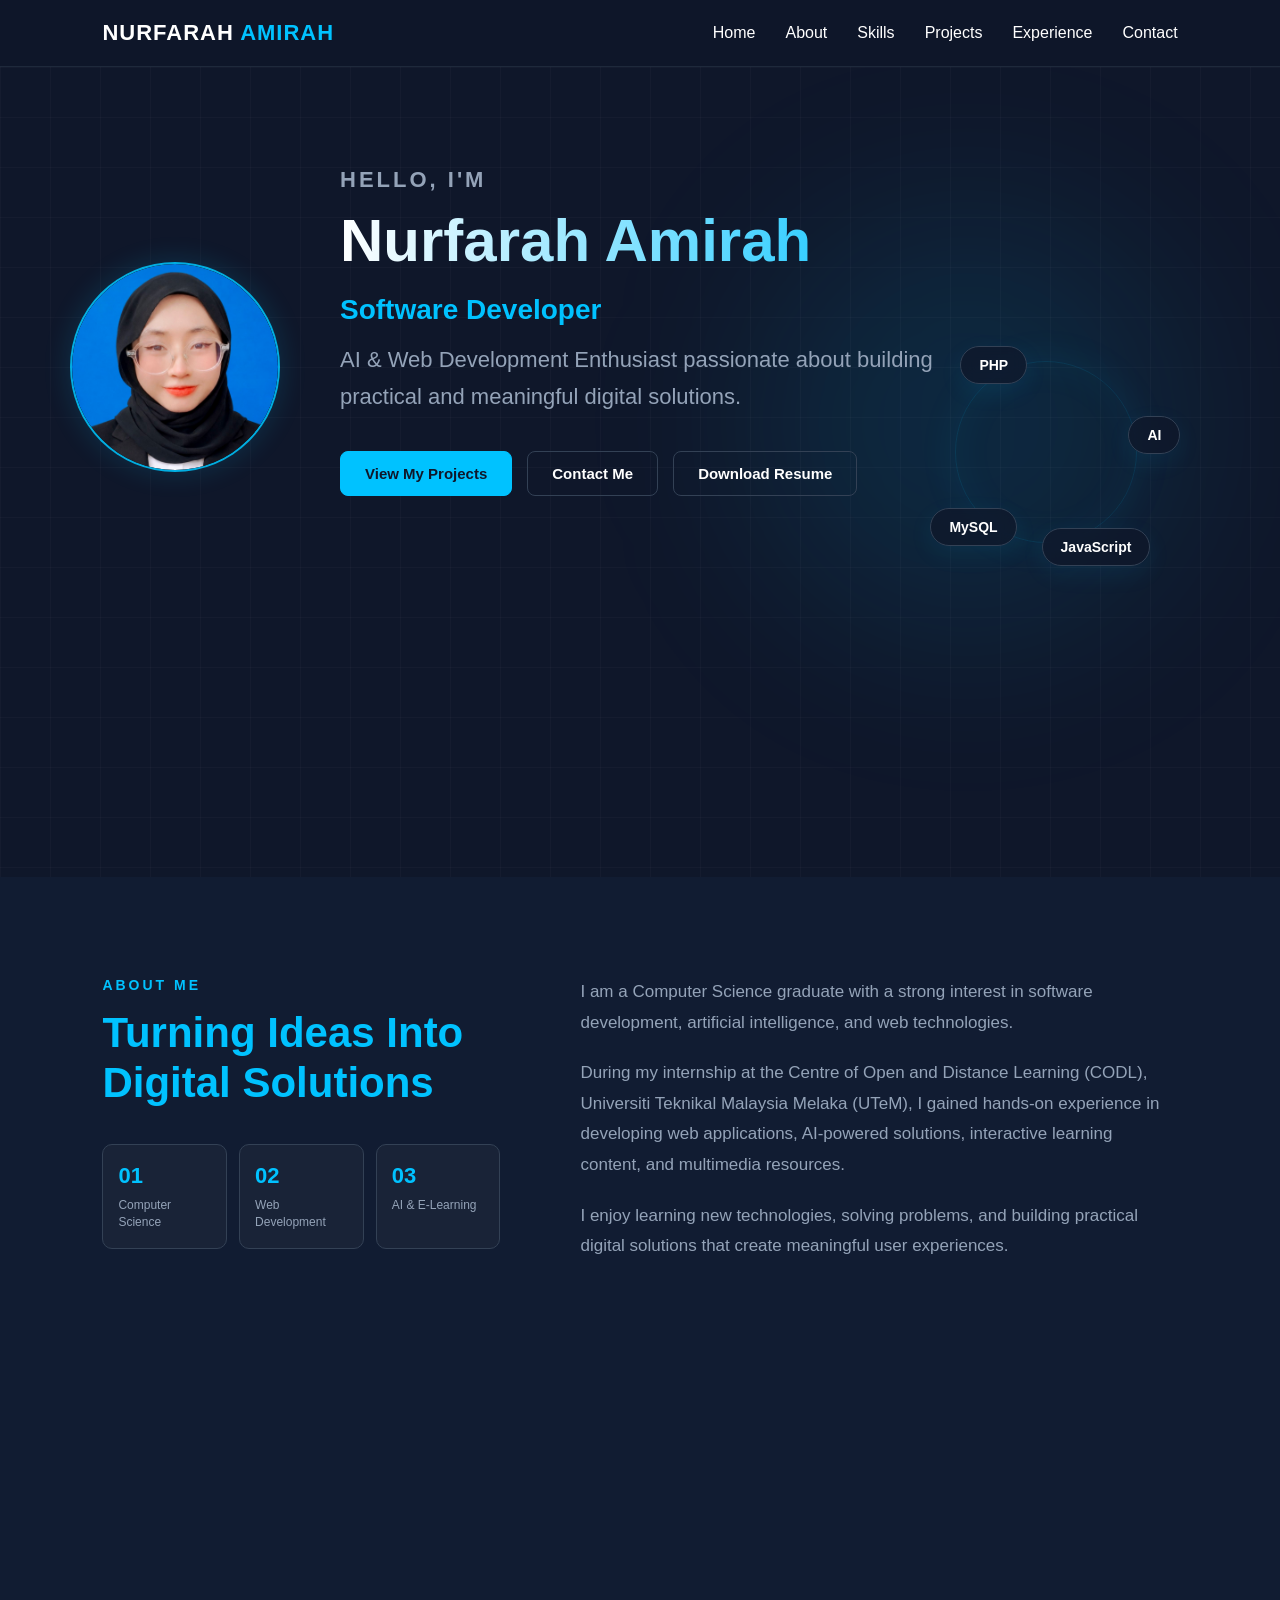
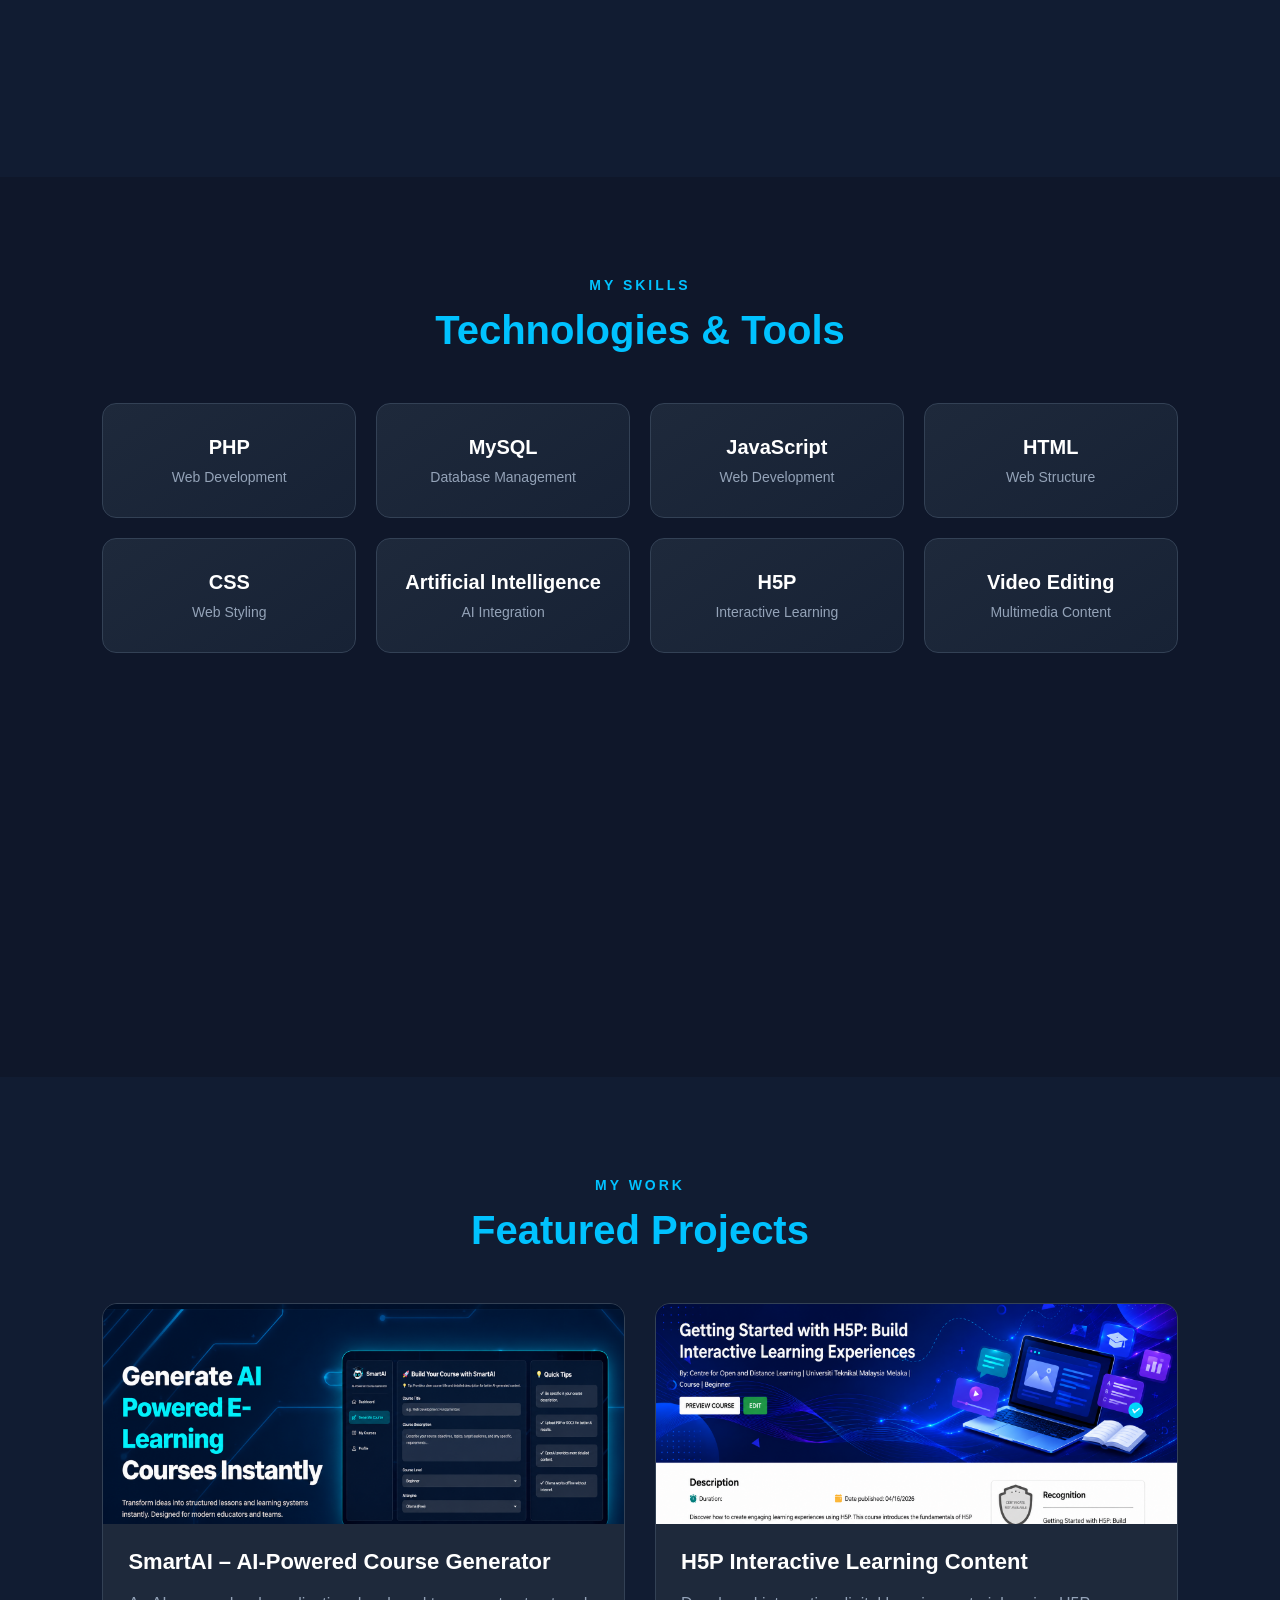
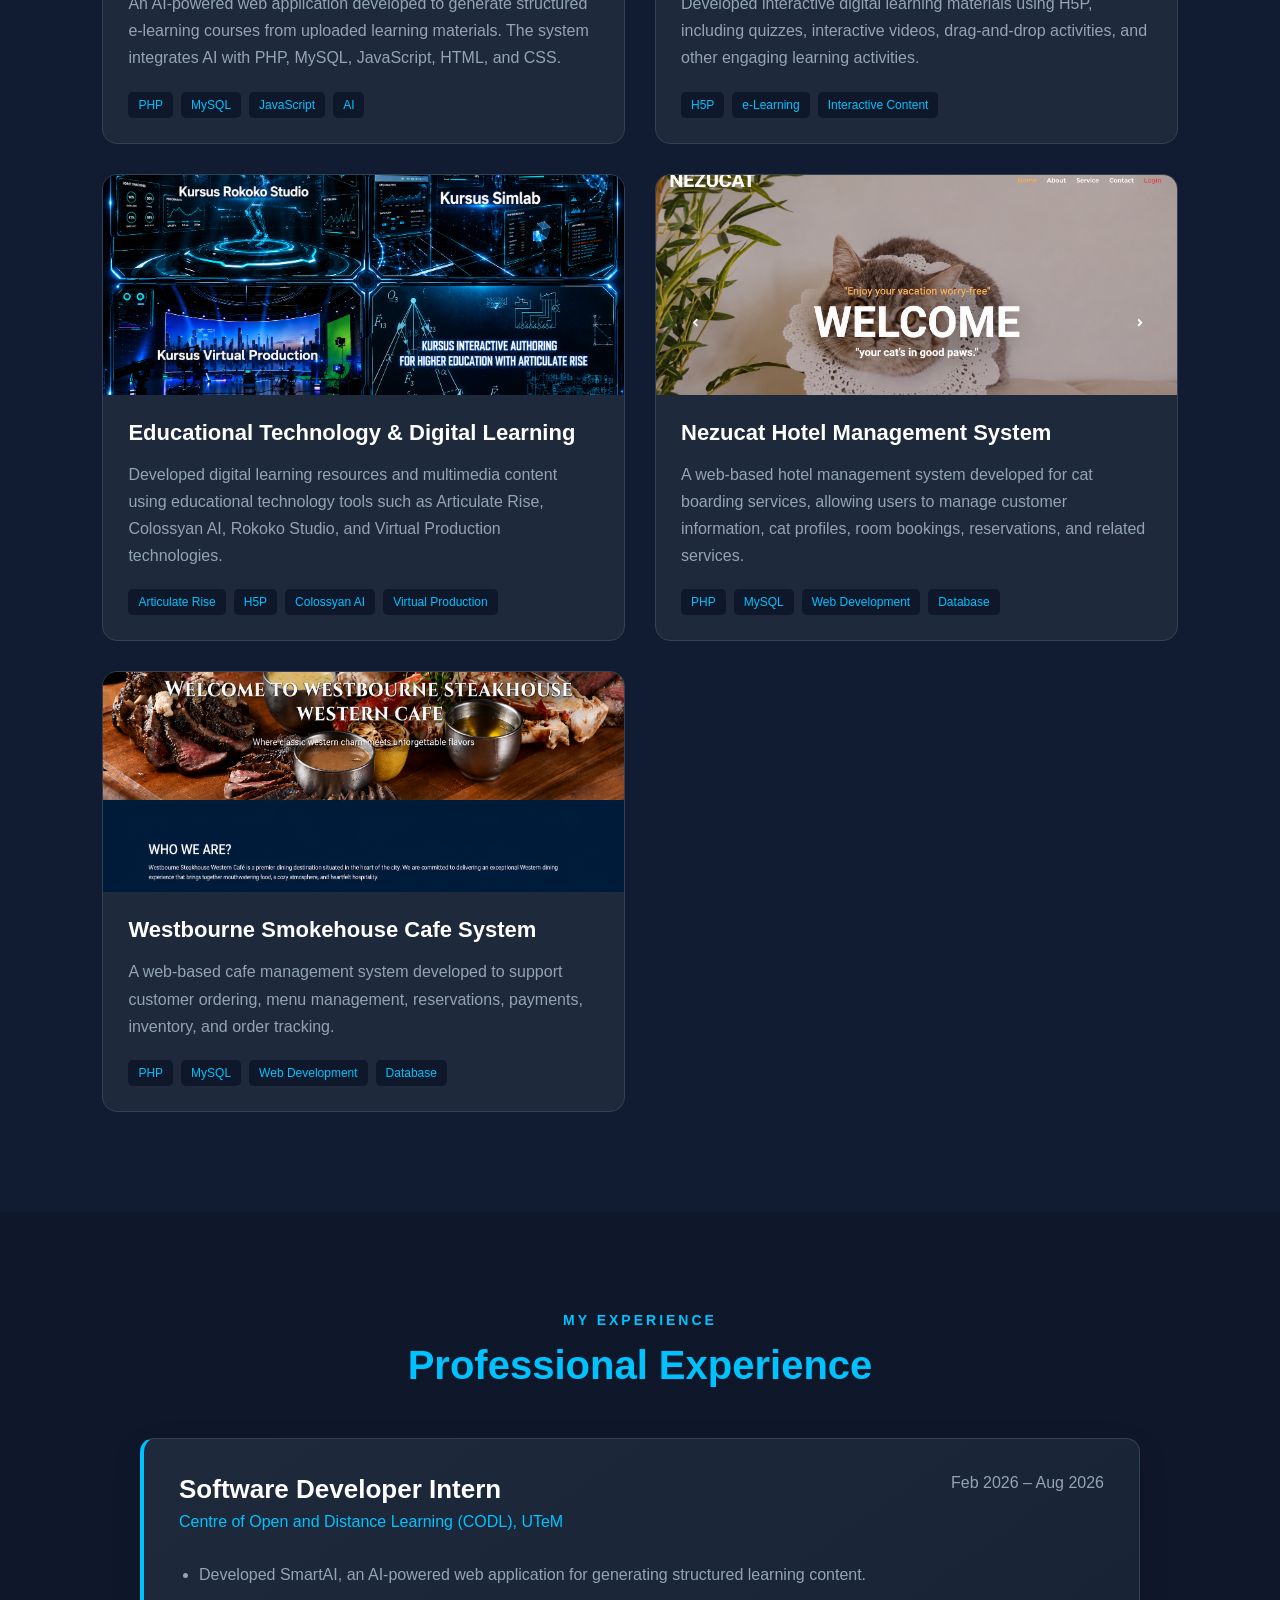
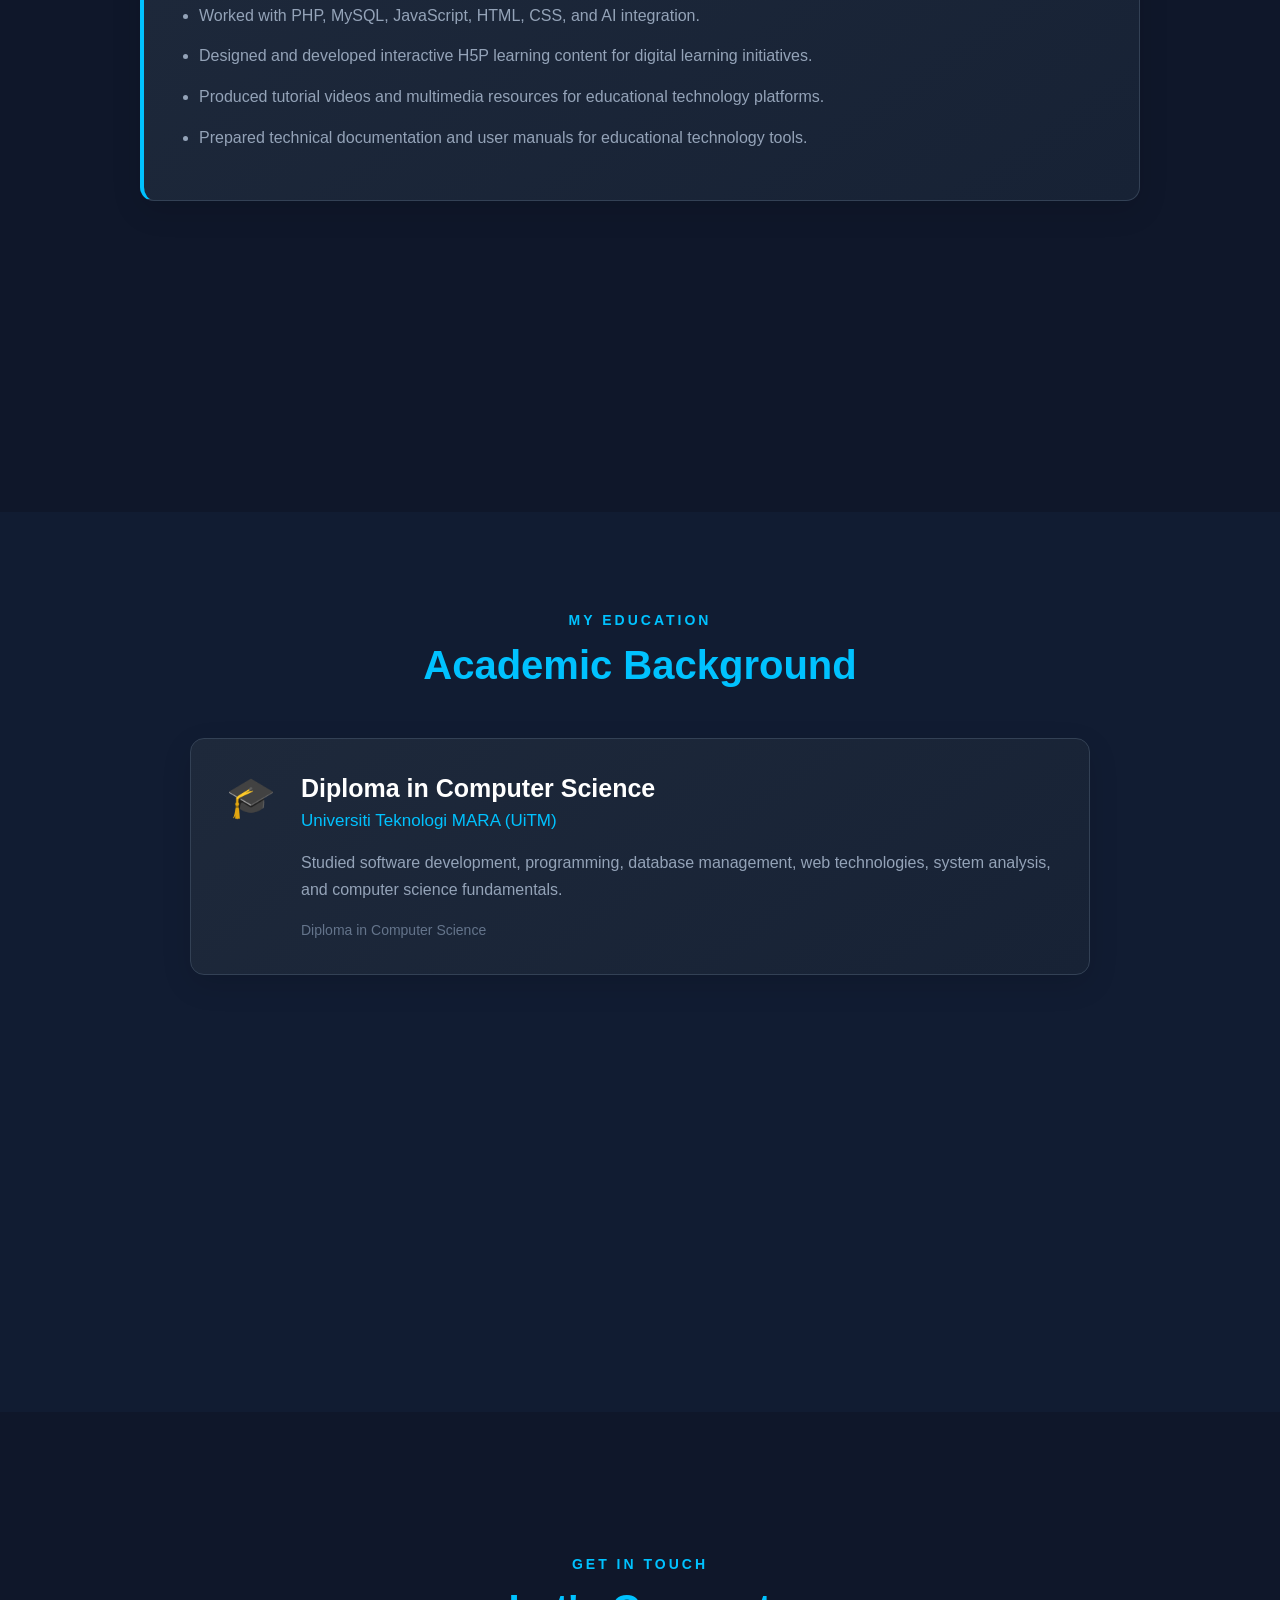
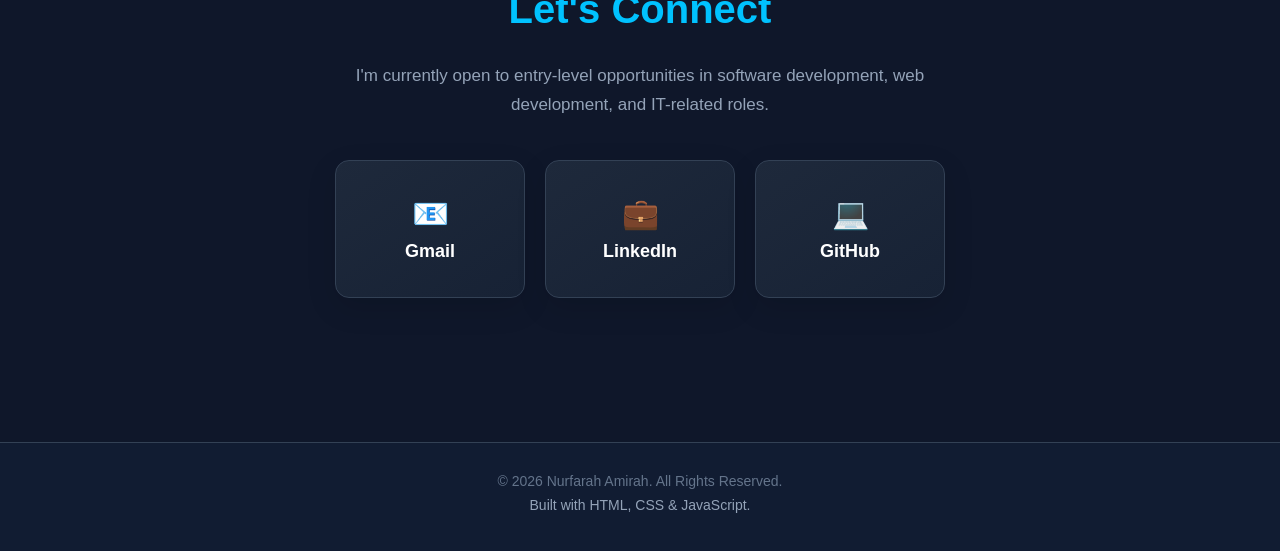
==== commit 05a5445f: "Update index.html" ====
--- a/index.html
+++ b/index.html
@@ -173,7 +173,7 @@
                     Contact Me
                 </a>
 
-                <a href="resume/resume.pdf" class="btn secondary-btn" download>
+                <a href="resume/Nurfarah-Amirah-Resume.pdf" class="btn secondary-btn" download>
                     Download Resume
                 </a>
 
--- a/style.css
+++ b/style.css
@@ -673,6 +673,64 @@
     color: #94A3B8;
 }
 
+/* ============================= */
+/* Educational Technology Gallery */
+/* ============================= */
+
+.course-card {
+    flex: 0 0 850px;
+    background: rgba(15, 23, 42, 0.45);
+    border: 1px solid #334155;
+    border-radius: 16px;
+    padding: 25px;
+}
+
+.course-card h3 {
+    color: #ffffff;
+    font-size: 20px;
+    line-height: 1.4;
+    margin: 0 0 22px;
+}
+
+.course-images {
+    display: grid;
+    grid-template-columns: repeat(2, 1fr);
+    gap: 18px;
+}
+
+.course-images .screenshot-card {
+    width: 100%;
+    height: 280px;
+    flex: none;
+}
+
+
+/* Make carousel move one course at a time */
+
+.screenshot-track {
+    gap: 25px;
+}
+
+
+/* Mobile */
+
+@media (max-width: 768px) {
+
+    .course-card {
+        flex: 0 0 90%;
+        padding: 18px;
+    }
+
+    .course-images {
+        grid-template-columns: 1fr;
+    }
+
+    .course-images .screenshot-card {
+        height: 230px;
+    }
+
+}
+
 /* Responsive Design */
 @media (max-width: 768px) {
 
@@ -859,9 +917,27 @@
     width: 100%;
     max-height: 600px;
     object-fit: cover;
-    border-radius: 15px;
-    border: 1px solid #334155;
+    border-radius: 16px;
+
+    border: 2px solid #08bfff;
+
+    box-shadow:
+        0 0 20px rgba(8, 191, 255, 0.18),
+        0 10px 35px rgba(0, 0, 0, 0.25);
+
     display: block;
+
+    transition:
+        transform 0.3s ease,
+        box-shadow 0.3s ease;
+}
+
+.project-detail-image:hover {
+    transform: translateY(-3px);
+
+    box-shadow:
+        0 0 28px rgba(8, 191, 255, 0.28),
+        0 15px 40px rgba(0, 0, 0, 0.3);
 }
 
 .project-detail-content {
@@ -872,7 +948,7 @@
 
 .project-detail-content h2 {
     color: #00C2FF;
-    margin-bottom: 15px;
+    margin-bottom: 20px;
 }
 
 .project-detail-content p,
@@ -885,6 +961,194 @@
     padding-left: 20px;
 }
 
+/* SmartAI Screenshot Carousel */
+
+.screenshot-carousel {
+    position: relative;
+    width: 100%;
+    margin-top: 25px;
+}
+
+.screenshot-track {
+    display: flex;
+    gap: 20px;
+    overflow-x: auto;
+    scroll-behavior: smooth;
+    scrollbar-width: none;
+    padding: 5px 2px 15px;
+}
+
+.screenshot-track::-webkit-scrollbar {
+    display: none;
+}
+
+/* Screenshot Card */
+
+.screenshot-card {
+    position: relative;
+    flex: 0 0 calc((100% - 40px) / 3);
+    height: 280px;
+    border-radius: 14px;
+    overflow: hidden;
+    cursor: pointer;
+    border: 1px solid rgba(0, 200, 255, 0.25);
+}
+
+.screenshot-card img {
+    width: 100%;
+    height: 100%;
+    object-fit: cover;
+    display: block;
+    transition: transform 0.3s ease;
+}
+
+.screenshot-card:hover img {
+    transform: scale(1.03);
+}
+
+/* Hover Label */
+
+.screenshot-label {
+    position: absolute;
+    left: 0;
+    right: 0;
+    bottom: 0;
+    padding: 35px 15px 15px;
+    background: linear-gradient(
+        transparent,
+        rgba(5, 12, 30, 0.95)
+    );
+    color: white;
+    font-size: 16px;
+    font-weight: 600;
+    transform: translateY(100%);
+    transition: transform 0.25s ease;
+}
+
+.screenshot-card:hover .screenshot-label {
+    transform: translateY(0);
+}
+
+/* Carousel Buttons */
+
+.carousel-btn {
+    position: absolute;
+    top: 50%;
+    transform: translateY(-50%);
+    z-index: 5;
+
+    width: 42px;
+    height: 42px;
+
+    border: none;
+    border-radius: 50%;
+
+    background: rgba(5, 15, 35, 0.9);
+    color: white;
+
+    font-size: 22px;
+    cursor: pointer;
+
+    box-shadow: 0 4px 15px rgba(0, 0, 0, 0.4);
+}
+
+.carousel-btn:hover {
+    background: #08bdf2;
+}
+
+.carousel-btn.prev {
+    left: -18px;
+}
+
+.carousel-btn.next {
+    right: -18px;
+}
+
+/* Fullscreen Image */
+
+.image-modal {
+    position: fixed;
+
+    inset: 0;
+
+    background: rgba(0, 0, 0, 0.92);
+
+    display: none;
+
+    align-items: center;
+    justify-content: center;
+
+    z-index: 9999;
+
+    padding: 30px;
+}
+
+.image-modal img {
+    max-width: 92%;
+    max-height: 88vh;
+
+    object-fit: contain;
+
+    border-radius: 12px;
+
+    box-shadow:
+        0 15px 50px rgba(0, 0, 0, 0.5);
+
+    animation: imageZoom 0.25s ease;
+}
+
+.close-btn {
+    position: absolute;
+
+    top: 20px;
+    right: 30px;
+
+    color: white;
+
+    font-size: 42px;
+    font-weight: 300;
+
+    cursor: pointer;
+
+    z-index: 10000;
+
+    transition: 0.2s ease;
+}
+
+.close-btn:hover {
+    transform: scale(1.1);
+
+    color: #20d9e8;
+}
+
+/* Fullscreen Image */
+
+.image-modal {
+    display: none;
+    position: fixed;
+    inset: 0;
+    z-index: 9999;
+    background: rgba(0, 0, 0, 0.92);
+    justify-content: center;
+    align-items: center;
+    padding: 30px;
+}
+
+.image-modal img {
+    max-width: 92%;
+    max-height: 90vh;
+    object-fit: contain;
+    border-radius: 10px;
+}
+
+.close-btn {
+    position: absolute;
+    top: 20px;
+    right: 35px;
+    color: white;
+    font-size: 45px;
+    cursor: pointer;
+}
 .back-btn {
     display: inline-block;
     margin-top: 50px;
@@ -953,6 +1217,55 @@
     box-shadow: 0 8px 30px rgba(0, 194, 255, 0.2);
 }
 
+/* Technologies Used */
+.tech-list {
+    display: flex;
+    flex-wrap: wrap;
+    gap: 14px;
+    margin-top: 20px;
+    margin-bottom: 25px;
+}
+
+.tech-tag {
+    display: inline-flex;
+    align-items: center;
+    justify-content: center;
+
+    padding: 10px 20px;
+    min-width: 70px;
+
+    border: 1px solid #00bfff;
+    border-radius: 10px;
+
+    color: #00bfff;
+    background: rgba(0, 191, 255, 0.06);
+
+    font-size: 16px;
+    font-weight: 600;
+    letter-spacing: 0.3px;
+
+    transition: all 0.3s ease;
+}
+
+.tech-tag:hover {
+    background: #00bfff;
+    color: #0b1220;
+    transform: translateY(-3px);
+    box-shadow: 0 5px 18px rgba(0, 191, 255, 0.25);
+}
+
+
+/* My Contribution */
+.contribution-section {
+    margin-bottom: 75px;
+}
+
+
+/* Project Screenshots */
+.project-screenshots {
+    margin-top: 20px;
+}
+
 /* About Stats */
 
 .about-stats {
@@ -998,6 +1311,234 @@
     50% {
         transform: translateY(-10px);
     }
+}
+
+/* My Contribution spacing */
+.project-info ul {
+    margin-bottom: 55px;
+}
+
+/* Project Screenshots */
+.project-gallery {
+    margin-top: 45px;
+}
+
+.project-gallery h2 {
+    margin-bottom: 25px;
+}
+
+/* Screenshot Carousel */
+.screenshot-carousel {
+    position: relative;
+    display: flex;
+    align-items: center;
+    width: 100%;
+}
+
+.screenshot-track {
+    display: flex;
+    gap: 24px;
+    overflow: hidden;
+    width: 100%;
+    scroll-behavior: smooth;
+}
+
+.screenshot-card {
+    position: relative;
+    flex: 0 0 390px;
+    height: 260px;
+    border-radius: 16px;
+    overflow: hidden;
+    cursor: pointer;
+    border: 1px solid rgba(0, 191, 255, 0.4);
+}
+
+.screenshot-card img {
+    width: 100%;
+    height: 100%;
+    object-fit: cover;
+    display: block;
+    transition: transform 0.3s ease;
+}
+
+.screenshot-card:hover img {
+    transform: scale(1.04);
+}
+
+/* Hover label */
+.screenshot-label {
+    position: absolute;
+    left: 0;
+    right: 0;
+    bottom: 0;
+    padding: 14px 16px;
+    background: linear-gradient(
+        transparent,
+        rgba(5, 12, 30, 0.95)
+    );
+    color: white;
+    font-size: 16px;
+    font-weight: 600;
+    opacity: 0;
+    transform: translateY(10px);
+    transition: all 0.3s ease;
+}
+
+.screenshot-card:hover .screenshot-label {
+    opacity: 1;
+    transform: translateY(0);
+}
+
+/* Carousel buttons */
+.carousel-btn {
+    width: 48px;
+    height: 48px;
+
+    border: none;
+    border-radius: 50%;
+
+    background: #06243a;
+    color: #20d9e8;
+
+    font-size: 24px;
+
+    cursor: pointer;
+
+    display: flex;
+    align-items: center;
+    justify-content: center;
+
+    flex-shrink: 0;
+
+    transition:
+        background 0.3s ease,
+        color 0.3s ease,
+        transform 0.3s ease;
+
+    box-shadow:
+        0 5px 15px rgba(6, 36, 58, 0.25);
+
+    z-index: 5;
+}
+
+.carousel-btn:hover {
+    background: #0b3b5c;
+    color: #5cebf2;
+
+    transform: scale(1.08);
+}
+
+.carousel-btn.prev {
+    left: -24px;
+}
+
+.carousel-btn.next {
+    right: -24px;
+}
+
+/* Fullscreen image */
+.image-modal {
+    display: none;
+    position: fixed;
+    z-index: 9999;
+    inset: 0;
+    background: rgba(0, 0, 0, 0.92);
+    align-items: center;
+    justify-content: center;
+    padding: 40px;
+}
+
+.image-modal img {
+    max-width: 90%;
+    max-height: 90vh;
+    object-fit: contain;
+    border-radius: 10px;
+}
+
+.close-btn {
+    position: absolute;
+    top: 25px;
+    right: 35px;
+    color: white;
+    font-size: 40px;
+    cursor: pointer;
+}
+
+/* =========================================
+   FORCE SMARTAI SCREENSHOT SIZE
+   SAME AS NEZUCAT
+========================================= */
+
+.project-screenshots .screenshot-window {
+    width: 100%;
+    overflow: hidden;
+}
+
+.project-screenshots .screenshot-track {
+    display: flex !important;
+    gap: 24px !important;
+    width: max-content !important;
+    transition: transform 0.5s ease !important;
+}
+
+.project-screenshots .screenshot-card {
+    flex: 0 0 365px !important;
+    width: 365px !important;
+    min-width: 365px !important;
+    max-width: 365px !important;
+
+    height: 232px !important;
+    min-height: 232px !important;
+    max-height: 232px !important;
+
+    box-sizing: border-box !important;
+
+    border-radius: 14px !important;
+    overflow: hidden !important;
+}
+
+.project-screenshots .screenshot-card img {
+    width: 100% !important;
+    height: 100% !important;
+
+    min-width: 0 !important;
+    max-width: none !important;
+
+    object-fit: cover !important;
+
+    display: block !important;
+}
+
+
+/* ARROW — SAME AS NEZUCAT */
+
+.project-screenshots .carousel-arrow {
+    width: 42px !important;
+    height: 42px !important;
+
+    border-radius: 50% !important;
+
+    background: #062b45 !important;
+    color: #00c8ff !important;
+
+    top: 50% !important;
+    transform: translateY(-50%) !important;
+
+    z-index: 20 !important;
+}
+
+.project-screenshots .carousel-arrow:hover {
+    background: #00bfff !important;
+    color: #071426 !important;
+    transform: translateY(-50%) scale(1.08) !important;
+}
+
+.project-screenshots .carousel-arrow.left {
+    left: -25px !important;
+}
+
+.project-screenshots .carousel-arrow.right {
+    right: -25px !important;
 }
 
 /* Mobile Improvements */
